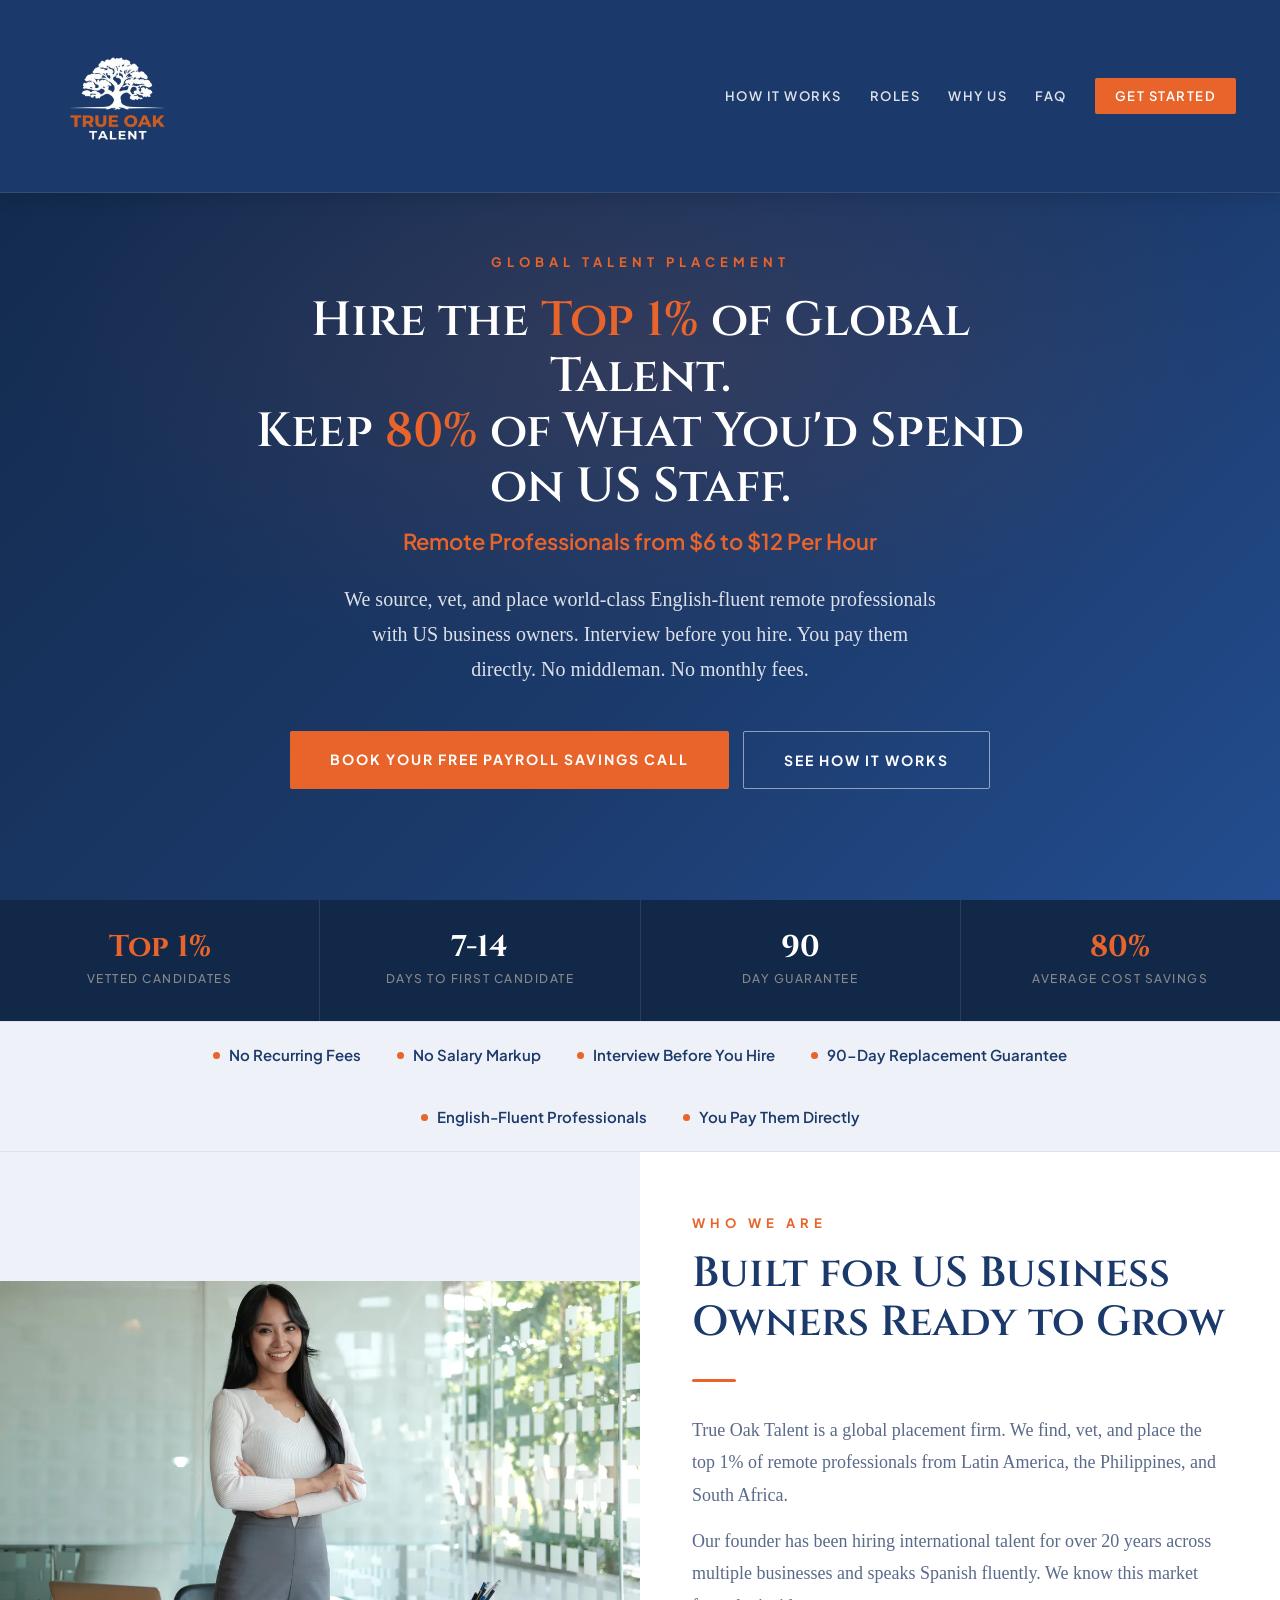
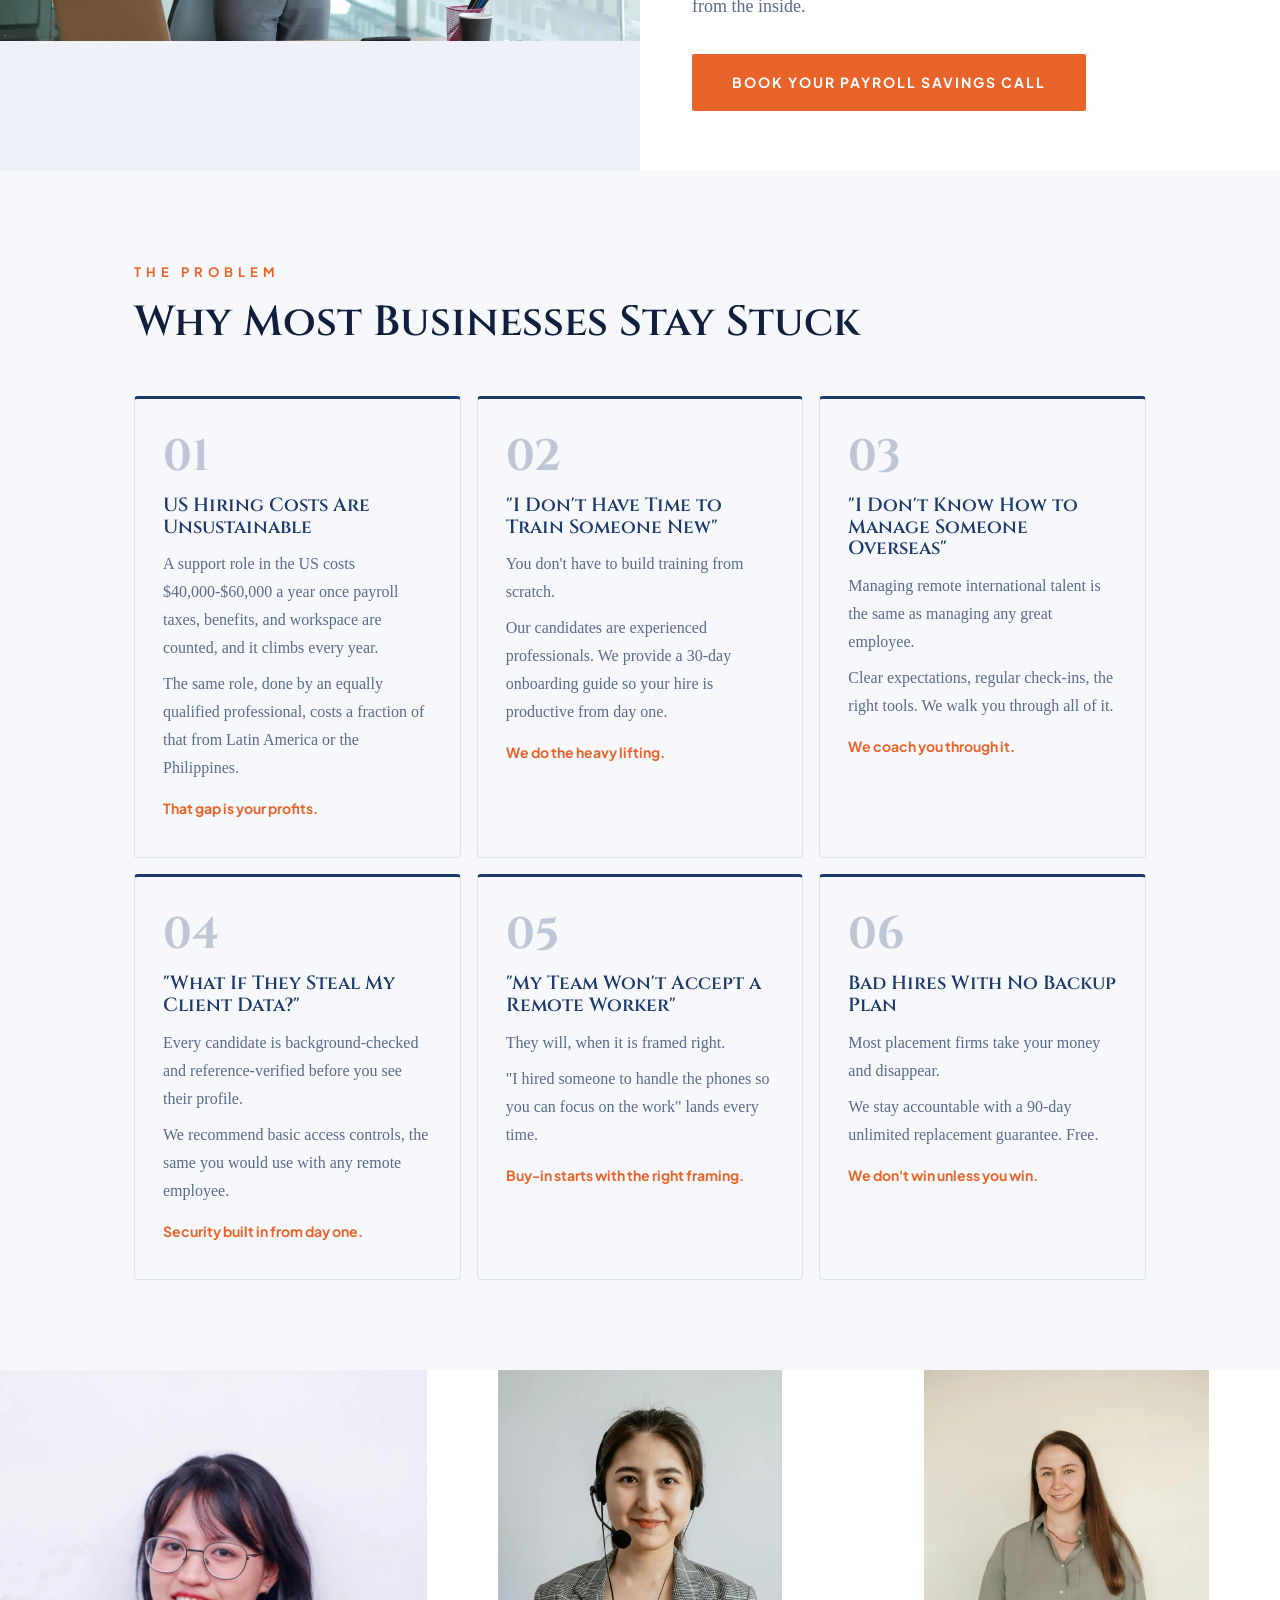
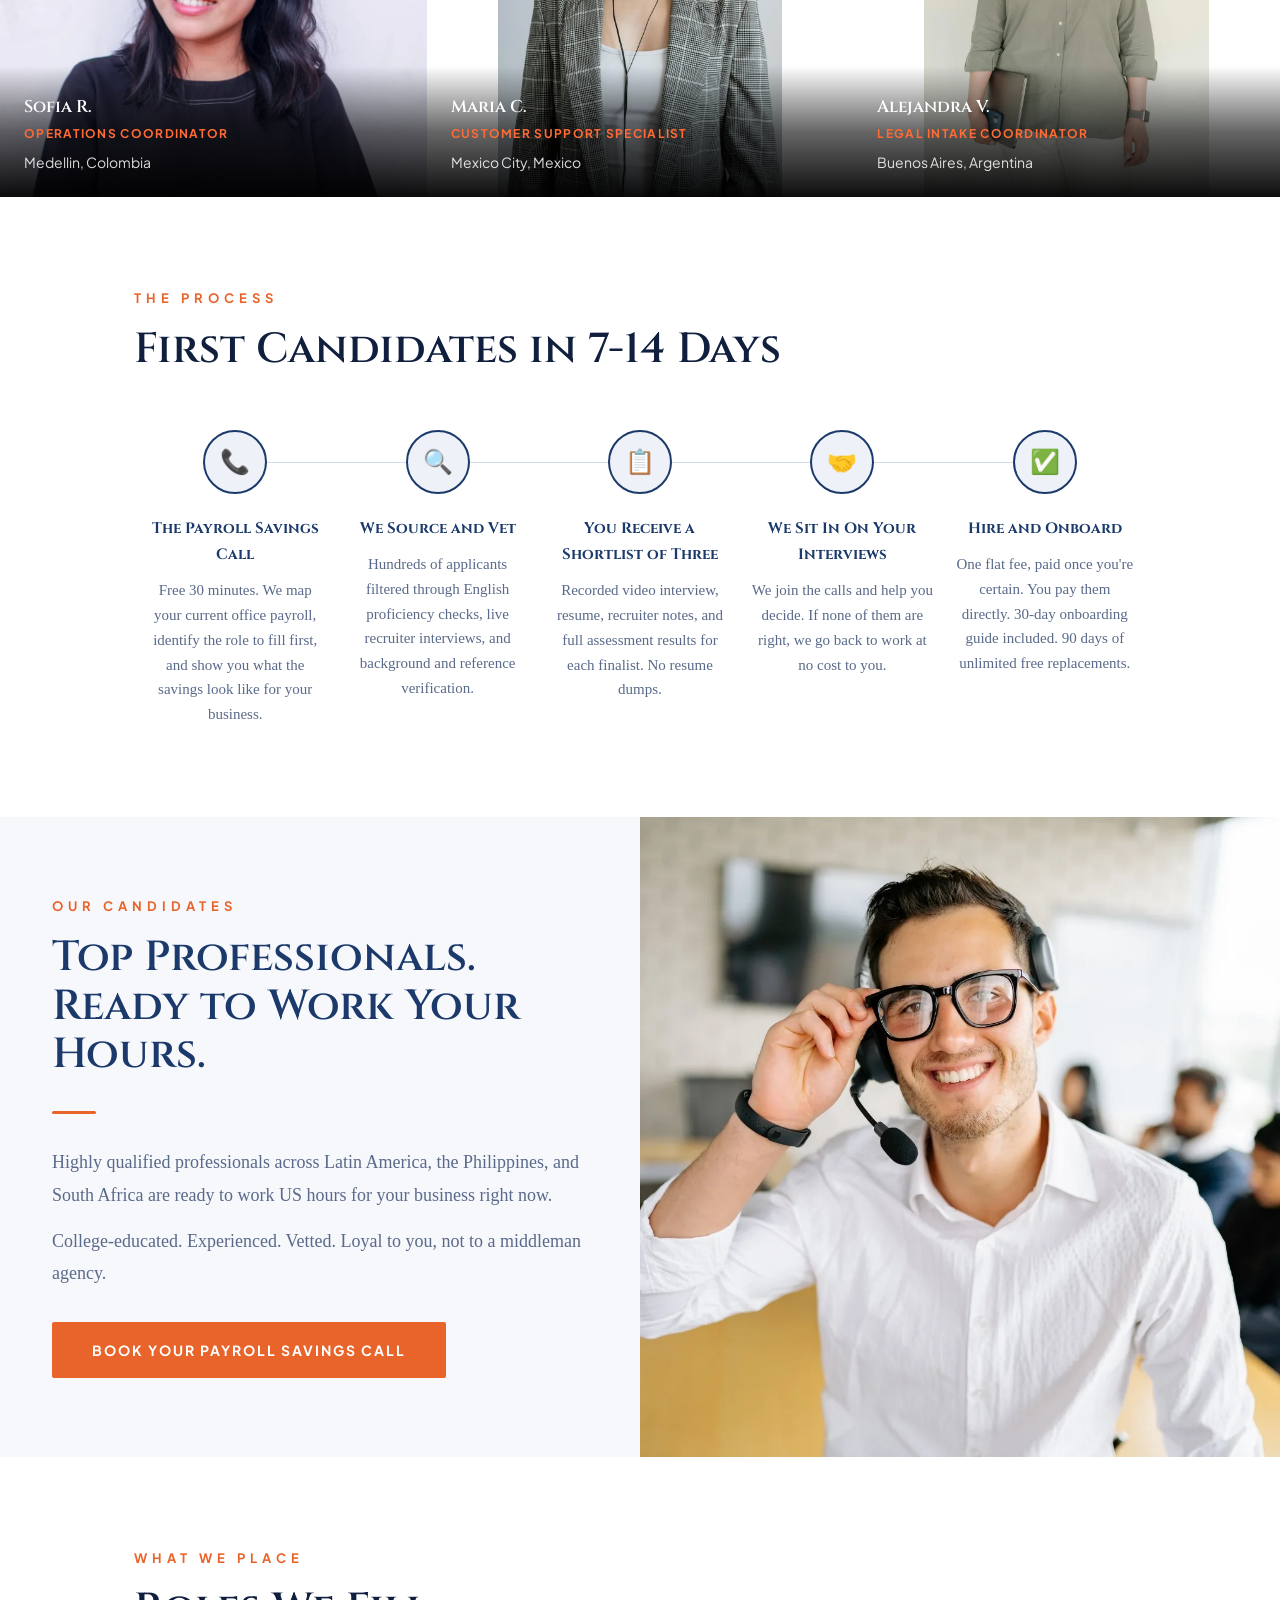
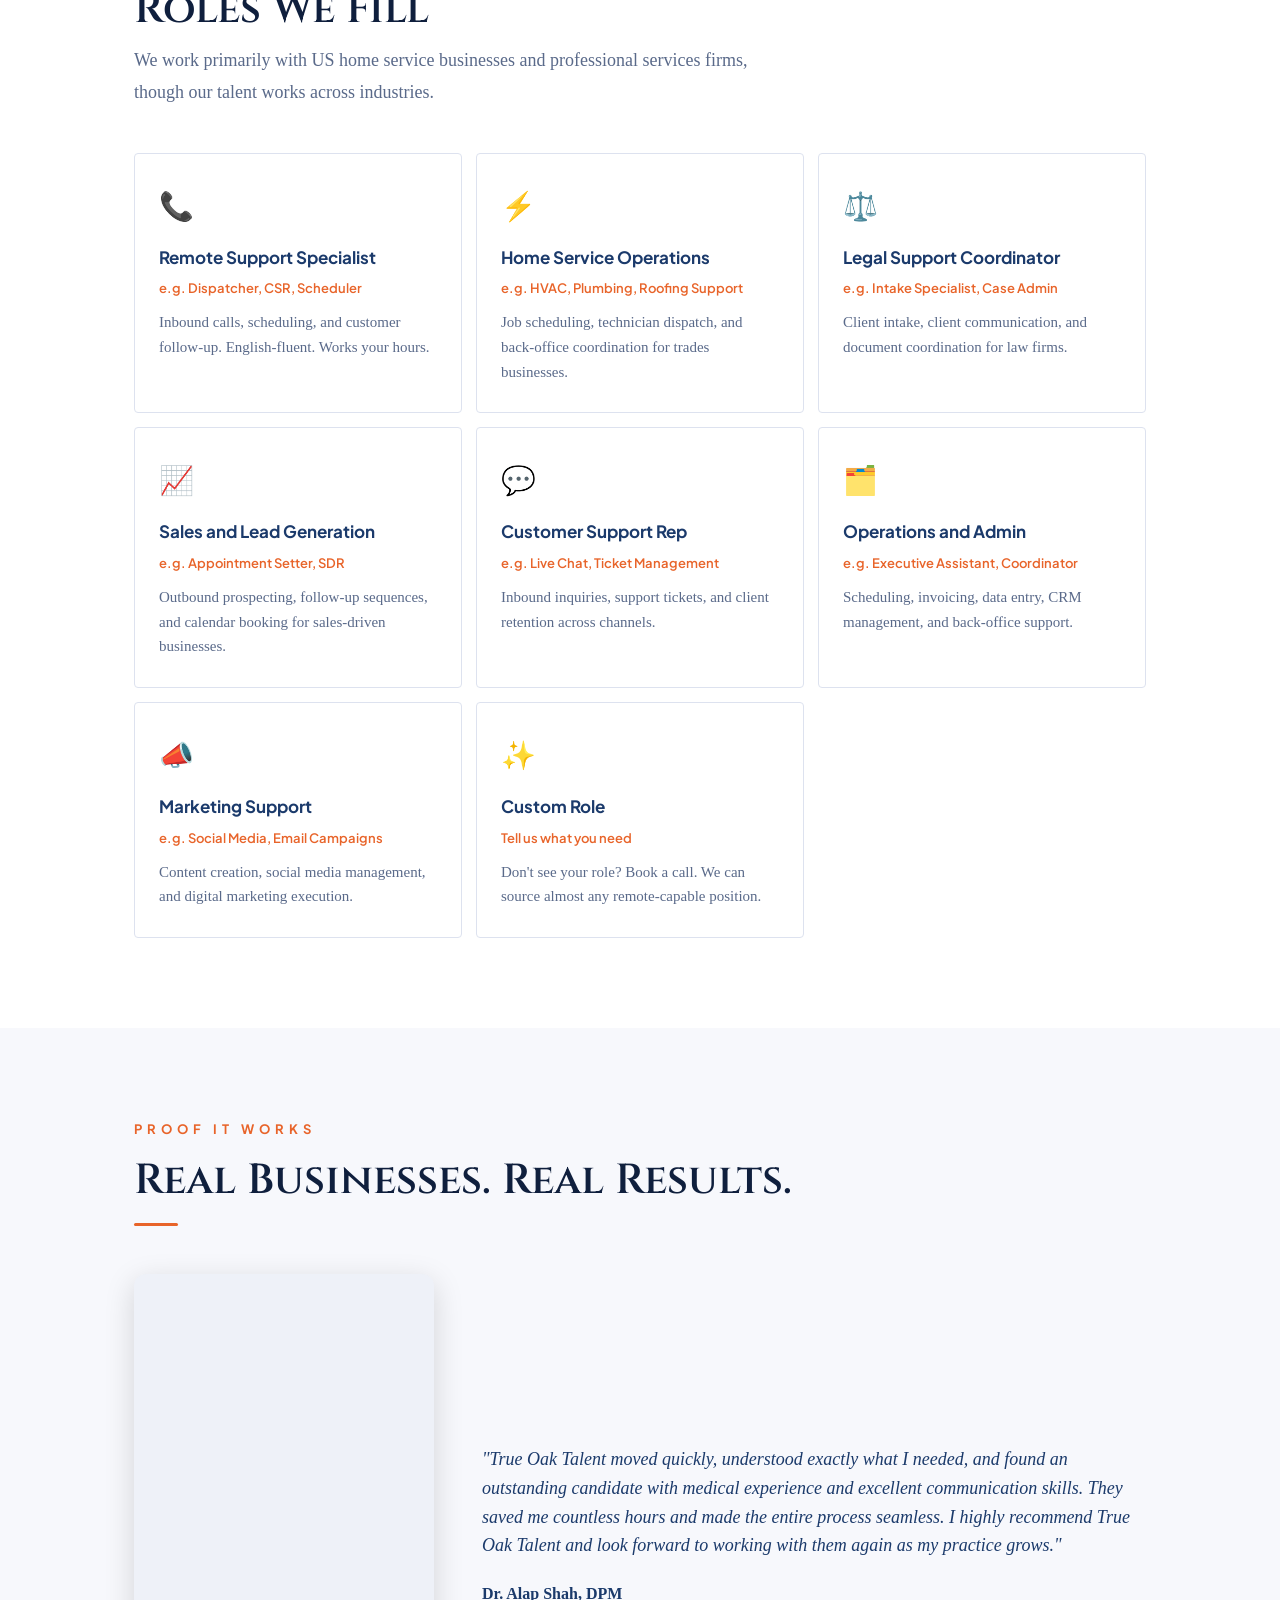
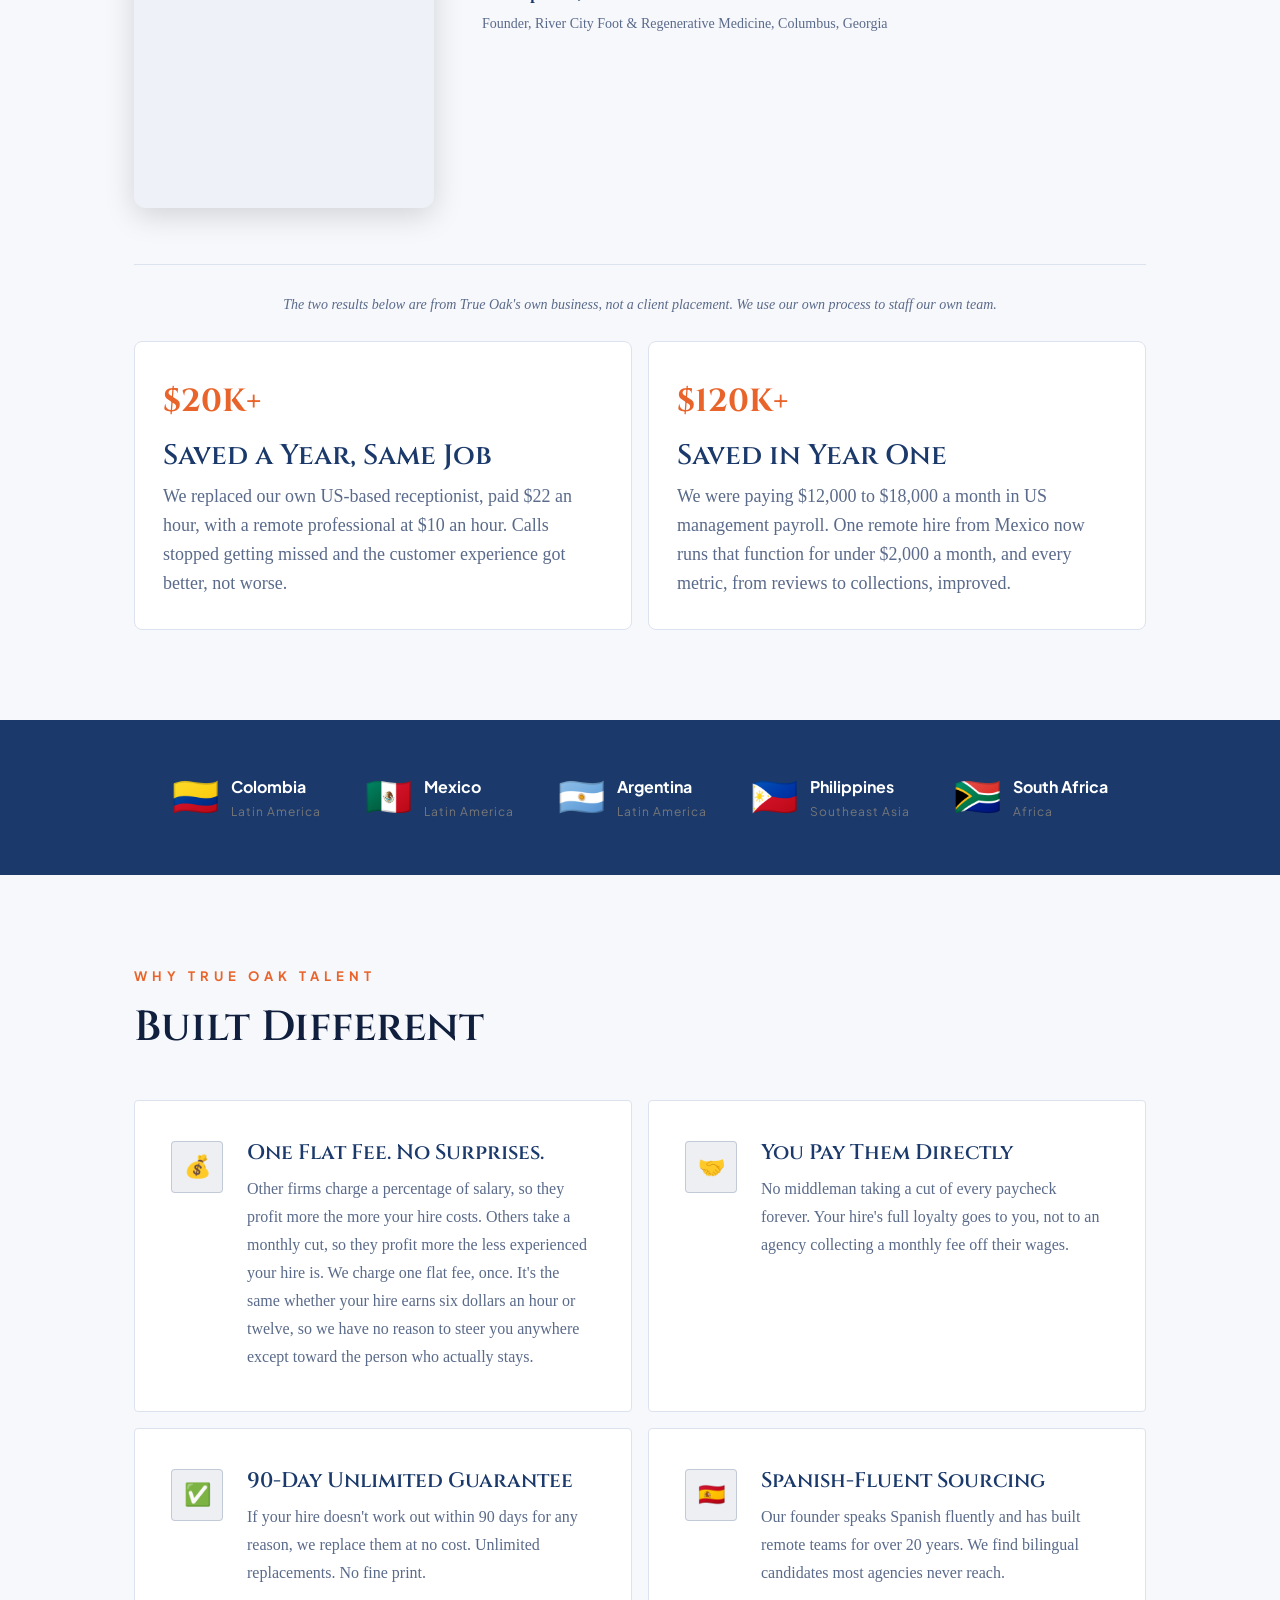
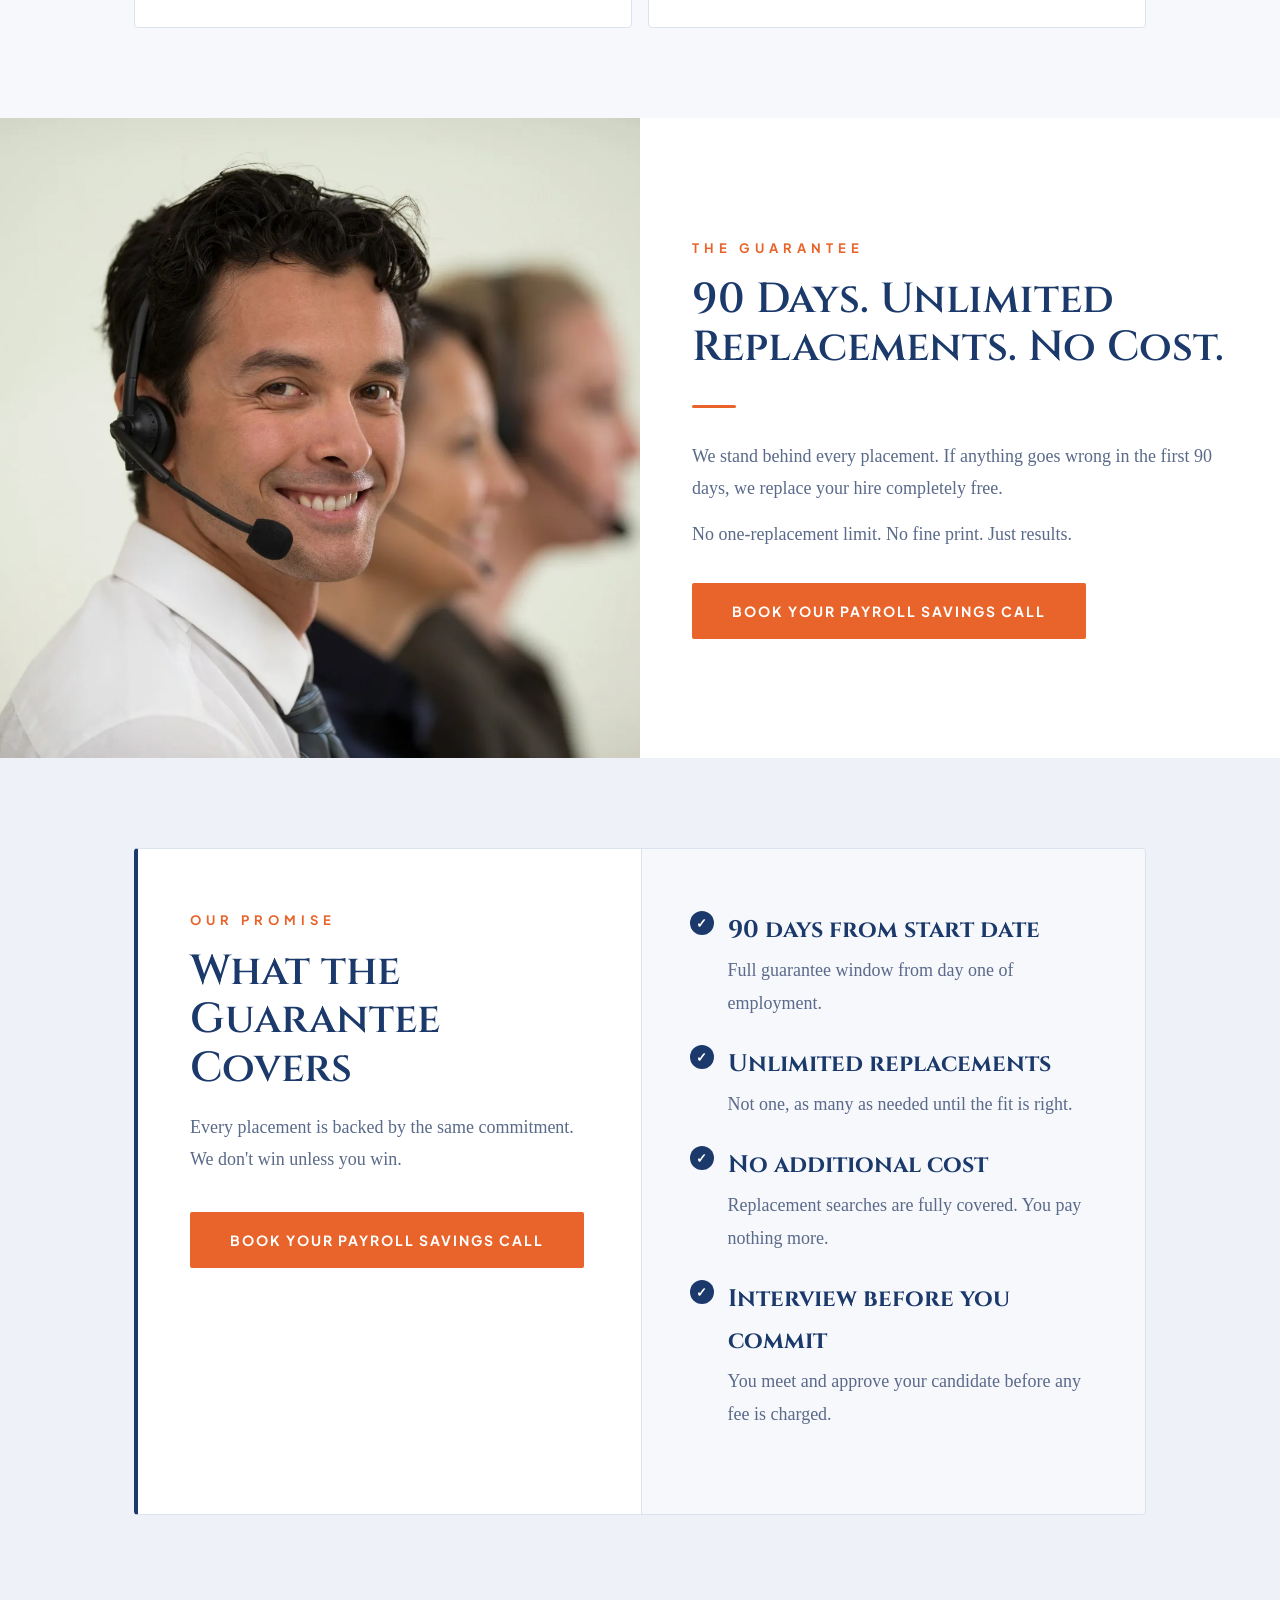
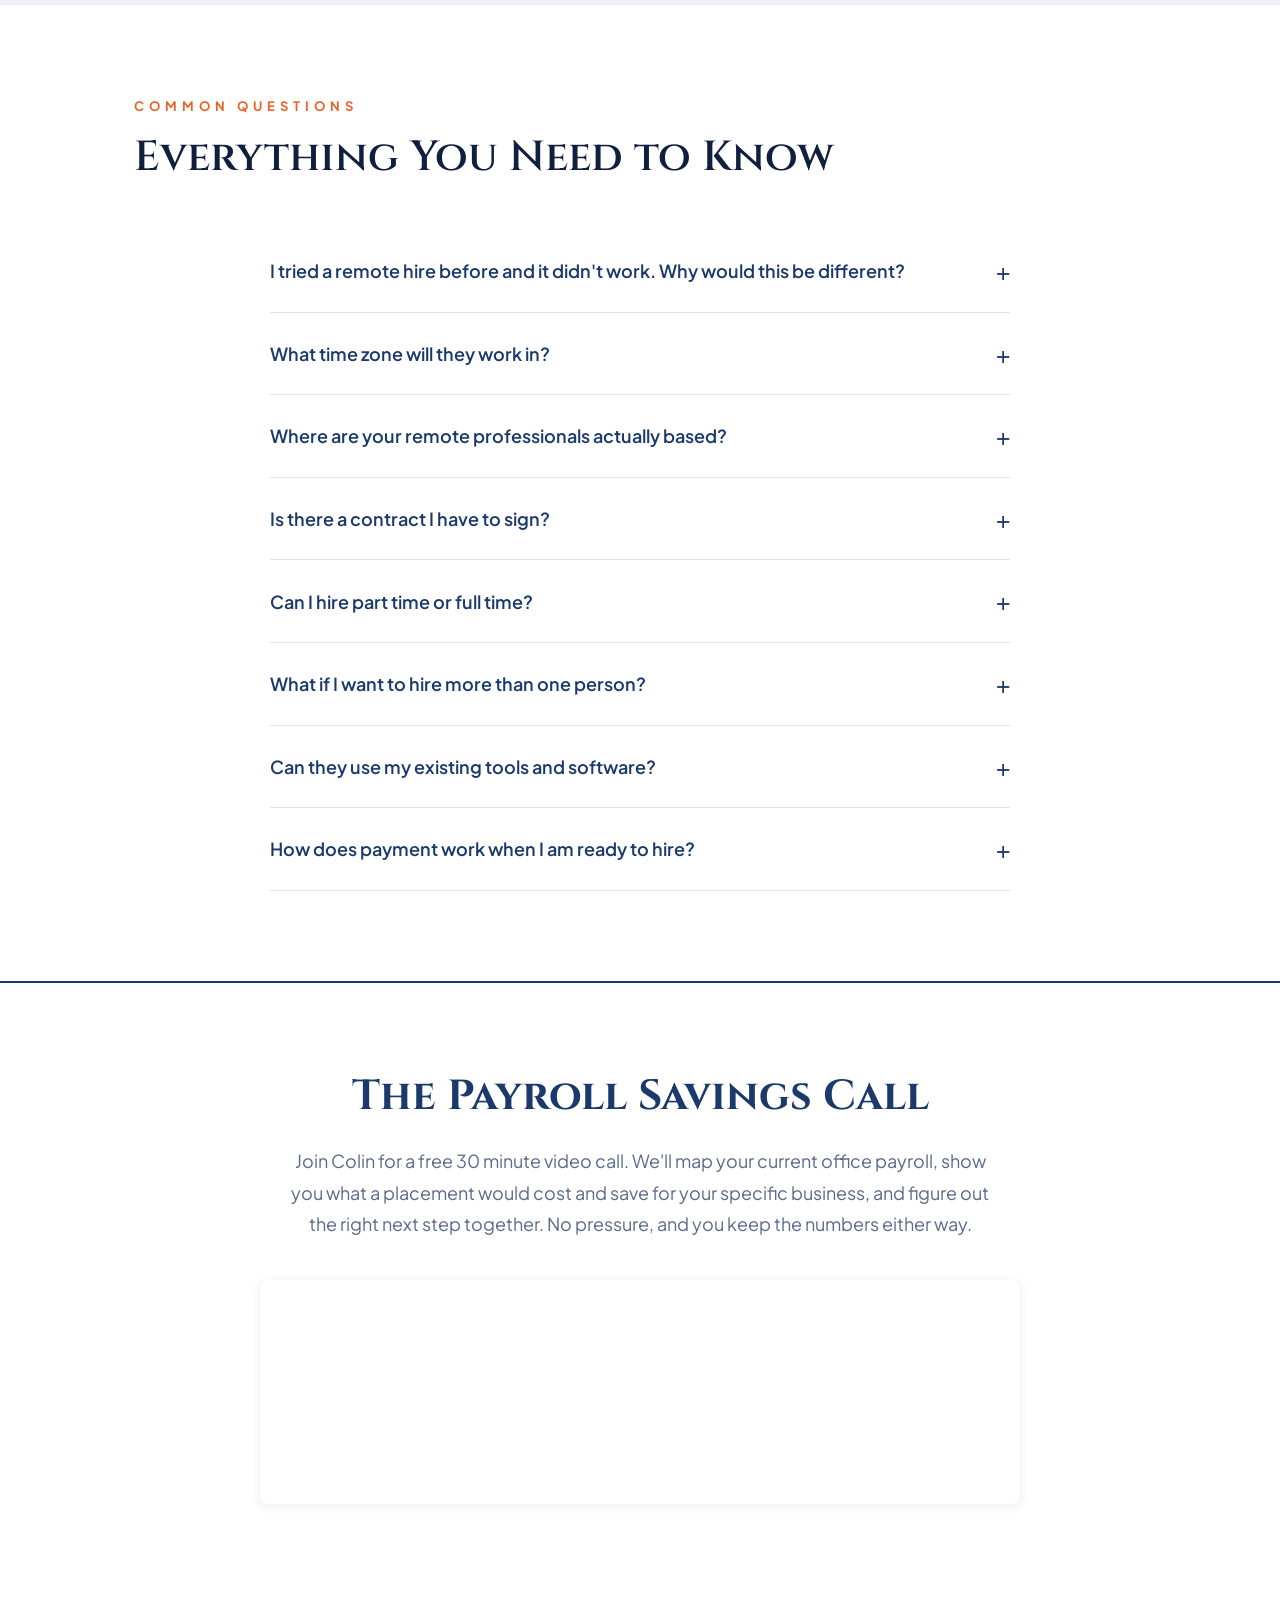
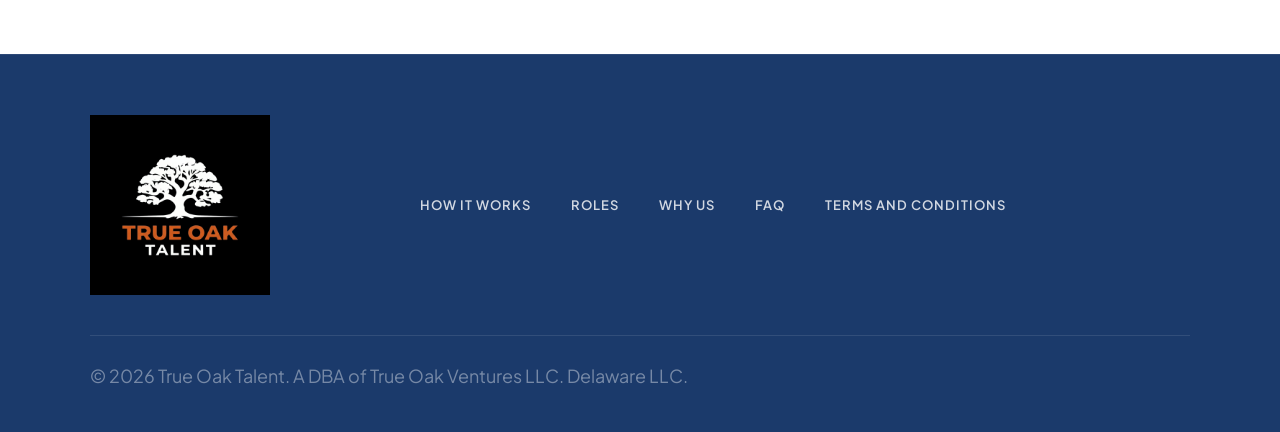
==== index.html @ 4d225bb8 "Restore broad site (June 9 base) with 90-day guarantee, profits wording, current chat widget and boo" ====
<!DOCTYPE html>
<html lang="en">
<head>
  <meta charset="UTF-8">
  <meta name="viewport" content="width=device-width, initial-scale=1.0">
  <meta name="description" content="Hire world-class remote talent from Latin America, the Philippines, and South Africa. Interview before you hire. 90-day unlimited replacement guarantee. One flat fee, paid once.">
  <meta name="keywords" content="remote hiring, remote staff, global talent, Latin America, Philippines, South Africa">
  <meta name="robots" content="index, follow, max-snippet:-1, max-image-preview:large, max-video-preview:-1">
  <meta name="language" content="English">
  <meta name="revisit-after" content="7 days">
  <meta name="author" content="True Oak Talent">
  
  <!-- Open Graph Tags -->
  <meta property="og:type" content="website">
  <meta property="og:title" content="True Oak Talent - World-Class Remote Staff">
  <meta property="og:description" content="Hire world-class remote talent from Latin America, the Philippines, and South Africa. Interview before you hire. 90-day guarantee.">
  <meta property="og:url" content="https://trueoaktalent.com">
  <meta property="og:image" content="https://res.cloudinary.com/drj0xsltf/image/upload/v1728906195/TOT_Logo_White_FINAL_frvjrq.svg">
  <meta property="og:site_name" content="True Oak Talent">
  
  <!-- Twitter Card Tags -->
  <meta name="twitter:card" content="summary_large_image">
  <meta name="twitter:title" content="True Oak Talent - World-Class Remote Staff">
  <meta name="twitter:description" content="Hire world-class remote talent from Latin America, the Philippines, and South Africa. Interview before you hire. 90-day guarantee.">
  
  <!-- Canonical Tag -->
  <link rel="canonical" href="https://trueoaktalent.com/">
  <link rel="preconnect" href="https://fonts.googleapis.com">
  <link rel="stylesheet" href="css/styles.css">
  
  <title>True Oak Talent - World-Class Remote Talent for US Businesses</title>
  
  <!-- Schema Markup for Organization -->
  <script type="application/ld+json">
  {
    "@context": "https://schema.org",
    "@type": "Organization",
    "name": "True Oak Talent",
    "url": "https://trueoaktalent.com",
    "logo": "https://res.cloudinary.com/drj0xsltf/image/upload/v1728906195/TOT_Logo_White_FINAL_frvjrq.svg",
    "description": "Global placement firm connecting world-class remote talent from Latin America, the Philippines, and South Africa with US businesses.",
    "areaServed": ["US", "Latin America", "Philippines", "South Africa"],
    "sameAs": []
  }
  </script>

  <!-- Schema Markup for Service -->
  <script type="application/ld+json">
  {
    "@context": "https://schema.org",
    "@type": "Service",
    "name": "Remote Talent Placement",
    "provider": {
      "@type": "Organization",
      "name": "True Oak Talent"
    },
    "description": "Global talent placement service with a 90-day unlimited replacement guarantee",
    "areaServed": ["US"],
    "priceRange": "$$"
  }
  </script>

  <!-- Schema Markup for FAQPage -->
  <script type="application/ld+json">
  {
    "@context": "https://schema.org",
    "@type": "FAQPage",
    "mainEntity": [
      {
        "@type": "Question",
        "name": "Why choose True Oak Talent?",
        "acceptedAnswer": {
          "@type": "Answer",
          "text": "True Oak Talent provides vetted remote talent from Latin America, the Philippines, and South Africa with an interview-before-hiring guarantee and a 90-day unlimited replacement guarantee."
        }
      },
      {
        "@type": "Question",
        "name": "What roles does True Oak Talent fill?",
        "acceptedAnswer": {
          "@type": "Answer",
          "text": "We place remote support specialists, customer service representatives, operations and admin staff, bookkeepers, and other remote business support roles."
        }
      }
    ]
  }
  </script>

  <!-- Sitemap and Robots.txt references -->
  <link rel="sitemap" type="application/xml" href="https://trueoaktalent.com/sitemap.xml">
  
  <link rel="preconnect" href="https://fonts.googleapis.com">
  <link rel="preconnect" href="https://fonts.gstatic.com" crossorigin>
  <link href="https://fonts.googleapis.com/css2?family=Cinzel:wght@700&family=Plus+Jakarta+Sans:wght@400;500;600;700&display=swap" rel="stylesheet" media="print" onload="this.media='all'">
  
  <link rel="icon" type="image/png" sizes="32x32" href="images/favicon.png">
</head>
<body>

<!-- NAV -->
<nav>
  <a href="index.html" class="nav-logo">
    <img src="images/nav-logo.webp" width="120" height="120" alt="True Oak Talent" style="height:120px;width:auto;object-fit:contain;display:block;margin-top:5px;">
  </a>
  <ul class="nav-links">
    <li><a href="#how-it-works">How It Works</a></li>
    <li><a href="#roles">Roles</a></li>
    <li><a href="#why-us">Why Us</a></li>
    <li><a href="#faq">FAQ</a></li>
    <li><a href="#contact-form" class="nav-cta">Get Started</a></li>
  </ul>
  <button class="nav-hamburger" aria-label="Open menu"><span></span><span></span><span></span></button>
</nav>

<!-- HERO -->
<section class="hero">
  <div class="hero-content">
    <span class="hero-eyebrow fade-up">Global Talent Placement</span>
    <h1 class="fade-up d1">Hire the <em>Top 1%</em> of Global Talent.<br>Keep <em>80%</em> of What You'd Spend on US Staff.</h1>
    <p class="hero-rate fade-up d2">Remote Professionals from $6 to $12 Per Hour</p>
    <p class="hero-sub fade-up d3">We source, vet, and place world-class English-fluent remote professionals with US business owners. Interview before you hire. You pay them directly. No middleman. No monthly fees.</p>
    <div class="hero-actions fade-up d4">
      <a href="#contact-form" class="btn btn-primary">Book Your Free Payroll Savings Call</a>
      <a href="#how-it-works" class="btn btn-outline-white">See How It Works</a>
    </div>
  </div>
</section>

<!-- PROOF STRIP -->
<div class="proof-strip">
  <div class="proof-item"><span class="proof-val"><em>Top 1%</em></span><span class="proof-label">Vetted Candidates</span></div>
  <div class="proof-item"><span class="proof-val">7-14</span><span class="proof-label">Days to First Candidate</span></div>
  <div class="proof-item"><span class="proof-val">90</span><span class="proof-label">Day Guarantee</span></div>
  <div class="proof-item"><span class="proof-val"><em>80%</em></span><span class="proof-label">Average Cost Savings</span></div>
</div>

<!-- VALUE BAR -->
<div class="value-bar">
  <div class="value-bar-inner">
    <div class="vb-item"><div class="vb-dot"></div>No Recurring Fees</div>
    <div class="vb-item"><div class="vb-dot"></div>No Salary Markup</div>
    <div class="vb-item"><div class="vb-dot"></div>Interview Before You Hire</div>
    <div class="vb-item"><div class="vb-dot"></div>90-Day Replacement Guarantee</div>
    <div class="vb-item"><div class="vb-dot"></div>English-Fluent Professionals</div>
    <div class="vb-item"><div class="vb-dot"></div>You Pay Them Directly</div>
  </div>
</div>

<!-- SPLIT 1 -->
<div class="split-row">
  <div class="split-photo"><img src="images/photo-who-we-are.webp" alt="Professional woman" loading="lazy"></div>
  <div class="split-content" style="background:var(--white);">
    <span class="section-label reveal">Who We Are</span>
    <h2 class="reveal">Built for US Business Owners Ready to Grow</h2>
    <div class="accent-line reveal"></div>
    <p class="reveal">True Oak Talent is a global placement firm. We find, vet, and place the top 1% of remote professionals from Latin America, the Philippines, and South Africa.</p>
    <p class="reveal">Our founder has been hiring international talent for over 20 years across multiple businesses and speaks Spanish fluently. We know this market from the inside.</p>
    <div style="margin-top:32px;" class="reveal"><a href="#contact-form" class="btn btn-primary">Book Your Payroll Savings Call</a></div>
  </div>
</div>

<!-- PROBLEM -->
<section style="background:var(--bg-soft);" id="problem">
  <div class="container">
    <span class="section-label reveal">The Problem</span>
    <h2 class="reveal">Why Most Businesses Stay Stuck</h2>
    <div class="problem-grid">
      <div class="problem-card reveal"><div class="problem-num">01</div><h3>US Hiring Costs Are Unsustainable</h3><p>A support role in the US costs $40,000-$60,000 a year once payroll taxes, benefits, and workspace are counted, and it climbs every year.</p><p>The same role, done by an equally qualified professional, costs a fraction of that from Latin America or the Philippines.</p><div class="problem-tagline">That gap is your profits.</div></div>
      <div class="problem-card reveal"><div class="problem-num">02</div><h3>"I Don't Have Time to Train Someone New"</h3><p>You don't have to build training from scratch.</p><p>Our candidates are experienced professionals. We provide a 30-day onboarding guide so your hire is productive from day one.</p><div class="problem-tagline">We do the heavy lifting.</div></div>
      <div class="problem-card reveal"><div class="problem-num">03</div><h3>"I Don't Know How to Manage Someone Overseas"</h3><p>Managing remote international talent is the same as managing any great employee.</p><p>Clear expectations, regular check-ins, the right tools. We walk you through all of it.</p><div class="problem-tagline">We coach you through it.</div></div>
      <div class="problem-card reveal"><div class="problem-num">04</div><h3>"What If They Steal My Client Data?"</h3><p>Every candidate is background-checked and reference-verified before you see their profile.</p><p>We recommend basic access controls, the same you would use with any remote employee.</p><div class="problem-tagline">Security built in from day one.</div></div>
      <div class="problem-card reveal"><div class="problem-num">05</div><h3>"My Team Won't Accept a Remote Worker"</h3><p>They will, when it is framed right.</p><p>"I hired someone to handle the phones so you can focus on the work" lands every time.</p><div class="problem-tagline">Buy-in starts with the right framing.</div></div>
      <div class="problem-card reveal"><div class="problem-num">06</div><h3>Bad Hires With No Backup Plan</h3><p>Most placement firms take your money and disappear.</p><p>We stay accountable with a 90-day unlimited replacement guarantee. Free.</p><div class="problem-tagline">We don't win unless you win.</div></div>
    </div>
  </div>
</section>

<!-- CANDIDATE STRIP -->
<div class="candidate-strip">
  <div class="candidate-card"><img src="images/candidate-sofia.webp" alt="Sofia" loading="lazy"><div class="candidate-overlay"><div class="candidate-name">Sofia R.</div><div class="candidate-role">Operations Coordinator</div><div class="candidate-location">Medellin, Colombia</div></div></div>
  <div class="candidate-card"><img src="images/candidate-maria.webp" alt="Maria" loading="lazy"><div class="candidate-overlay"><div class="candidate-name">Maria C.</div><div class="candidate-role">Customer Support Specialist</div><div class="candidate-location">Mexico City, Mexico</div></div></div>
  <div class="candidate-card"><img src="images/candidate-alejandra.webp" alt="Alejandra" loading="lazy"><div class="candidate-overlay"><div class="candidate-name">Alejandra V.</div><div class="candidate-role">Legal Intake Coordinator</div><div class="candidate-location">Buenos Aires, Argentina</div></div></div>
</div>

<!-- HOW IT WORKS -->
<section style="background:var(--bg);" id="how-it-works">
  <div class="container">
    <span class="section-label reveal">The Process</span>
    <h2 class="reveal">First Candidates in 7-14 Days</h2>
    <div class="steps-grid">
      <div class="step reveal"><div class="step-circle">📞</div><h4>The Payroll Savings Call</h4><p>Free 30 minutes. We map your current office payroll, identify the role to fill first, and show you what the savings look like for your business.</p></div>
      <div class="step reveal"><div class="step-circle">🔍</div><h4>We Source and Vet</h4><p>Hundreds of applicants filtered through English proficiency checks, live recruiter interviews, and background and reference verification.</p></div>
      <div class="step reveal"><div class="step-circle">📋</div><h4>You Receive a Shortlist of Three</h4><p>Recorded video interview, resume, recruiter notes, and full assessment results for each finalist. No resume dumps.</p></div>
      <div class="step reveal"><div class="step-circle">🤝</div><h4>We Sit In On Your Interviews</h4><p>We join the calls and help you decide. If none of them are right, we go back to work at no cost to you.</p></div>
      <div class="step reveal"><div class="step-circle">✅</div><h4>Hire and Onboard</h4><p>One flat fee, paid once you're certain. You pay them directly. 30-day onboarding guide included. 90 days of unlimited free replacements.</p></div>
    </div>
  </div>
</section>

<!-- SPLIT 2 -->
<div class="split-row">
  <div class="split-content" style="background:var(--bg-soft);">
    <span class="section-label reveal">Our Candidates</span>
    <h2 class="reveal">Top Professionals. Ready to Work Your Hours.</h2>
    <div class="accent-line reveal"></div>
    <p class="reveal">Highly qualified professionals across Latin America, the Philippines, and South Africa are ready to work US hours for your business right now.</p>
    <p class="reveal">College-educated. Experienced. Vetted. Loyal to you, not to a middleman agency.</p>
    <div style="margin-top:32px;" class="reveal"><a href="#contact-form" class="btn btn-primary">Book Your Payroll Savings Call</a></div>
  </div>
  <div class="split-photo"><img src="images/photo-headset.webp" alt="Professional with headset" loading="lazy"></div>
</div>

<!-- ROLES -->
<section style="background:var(--bg);" id="roles">
  <div class="container">
    <span class="section-label reveal">What We Place</span>
    <h2 class="reveal">Roles We Fill</h2>
    <p class="reveal" style="color:var(--gray);max-width:620px;margin-top:10px;font-size:18px;">We work primarily with US home service businesses and professional services firms, though our talent works across industries.</p>
    <div class="roles-grid">
      <div class="role-card reveal"><span class="role-icon">📞</span><div class="role-title">Remote Support Specialist</div><div class="role-example">e.g. Dispatcher, CSR, Scheduler</div><p class="role-desc">Inbound calls, scheduling, and customer follow-up. English-fluent. Works your hours.</p></div>
      <div class="role-card reveal"><span class="role-icon">⚡</span><div class="role-title">Home Service Operations</div><div class="role-example">e.g. HVAC, Plumbing, Roofing Support</div><p class="role-desc">Job scheduling, technician dispatch, and back-office coordination for trades businesses.</p></div>
      <div class="role-card reveal"><span class="role-icon">⚖️</span><div class="role-title">Legal Support Coordinator</div><div class="role-example">e.g. Intake Specialist, Case Admin</div><p class="role-desc">Client intake, client communication, and document coordination for law firms.</p></div>
      <div class="role-card reveal"><span class="role-icon">📈</span><div class="role-title">Sales and Lead Generation</div><div class="role-example">e.g. Appointment Setter, SDR</div><p class="role-desc">Outbound prospecting, follow-up sequences, and calendar booking for sales-driven businesses.</p></div>
      <div class="role-card reveal"><span class="role-icon">💬</span><div class="role-title">Customer Support Rep</div><div class="role-example">e.g. Live Chat, Ticket Management</div><p class="role-desc">Inbound inquiries, support tickets, and client retention across channels.</p></div>
      <div class="role-card reveal"><span class="role-icon">🗂️</span><div class="role-title">Operations and Admin</div><div class="role-example">e.g. Executive Assistant, Coordinator</div><p class="role-desc">Scheduling, invoicing, data entry, CRM management, and back-office support.</p></div>
      <div class="role-card reveal"><span class="role-icon">📣</span><div class="role-title">Marketing Support</div><div class="role-example">e.g. Social Media, Email Campaigns</div><p class="role-desc">Content creation, social media management, and digital marketing execution.</p></div>
      <div class="role-card reveal"><span class="role-icon">✨</span><div class="role-title">Custom Role</div><div class="role-example">Tell us what you need</div><p class="role-desc">Don't see your role? Book a call. We can source almost any remote-capable position.</p></div>
    </div>
  </div>
</section>

<!-- CLIENT RESULTS -->
<section id="results" style="background:var(--bg-soft);">
  <div class="container">
    <span class="section-label reveal">Proof It Works</span>
    <h2 class="reveal">Real Businesses. Real Results.</h2>
    <div class="accent-line reveal"></div>

    <div class="testimonial-wrap reveal">
      <div class="video-frame">
        <iframe src="https://www.youtube.com/embed/1CiVV4dtcCA" title="Dr. Alap Shah testimonial for True Oak Talent" allow="accelerometer; autoplay; clipboard-write; encrypted-media; gyroscope; picture-in-picture; web-share" allowfullscreen loading="lazy"></iframe>
      </div>
      <div class="testimonial-quote">
        <p class="quote-text">"True Oak Talent moved quickly, understood exactly what I needed, and found an outstanding candidate with medical experience and excellent communication skills. They saved me countless hours and made the entire process seamless. I highly recommend True Oak Talent and look forward to working with them again as my practice grows."</p>
        <div class="quote-attr"><strong>Dr. Alap Shah, DPM</strong><span>Founder, River City Foot &amp; Regenerative Medicine, Columbus, Georgia</span></div>
      </div>
    </div>

    <div class="proof-note reveal">The two results below are from True Oak's own business, not a client placement. We use our own process to staff our own team.</div>

    <div class="proof-grid">
      <div class="proof-card reveal">
        <div class="proof-card-num">$20K+</div>
        <h3>Saved a Year, Same Job</h3>
        <p>We replaced our own US-based receptionist, paid $22 an hour, with a remote professional at $10 an hour. Calls stopped getting missed and the customer experience got better, not worse.</p>
      </div>
      <div class="proof-card reveal">
        <div class="proof-card-num">$120K+</div>
        <h3>Saved in Year One</h3>
        <p>We were paying $12,000 to $18,000 a month in US management payroll. One remote hire from Mexico now runs that function for under $2,000 a month, and every metric, from reviews to collections, improved.</p>
      </div>
    </div>
  </div>
</section>

<!-- GEOGRAPHY -->
<div class="geo-section">
  <div class="geo-inner">
    <div class="geo-item"><span class="geo-flag">🇨🇴</span><div class="geo-text"><span class="geo-country">Colombia</span><span class="geo-region">Latin America</span></div></div>
    <div class="geo-item"><span class="geo-flag">🇲🇽</span><div class="geo-text"><span class="geo-country">Mexico</span><span class="geo-region">Latin America</span></div></div>
    <div class="geo-item"><span class="geo-flag">🇦🇷</span><div class="geo-text"><span class="geo-country">Argentina</span><span class="geo-region">Latin America</span></div></div>
    <div class="geo-item"><span class="geo-flag">🇵🇭</span><div class="geo-text"><span class="geo-country">Philippines</span><span class="geo-region">Southeast Asia</span></div></div>
    <div class="geo-item"><span class="geo-flag">🇿🇦</span><div class="geo-text"><span class="geo-country">South Africa</span><span class="geo-region">Africa</span></div></div>
  </div>
</div>

<!-- WHY US -->
<section id="why-us" style="background:var(--bg-soft);">
  <div class="container">
    <span class="section-label reveal">Why True Oak Talent</span>
    <h2 class="reveal">Built Different</h2>
    <div class="why-grid">
      <div class="why-item reveal"><div class="why-icon-wrap">💰</div><div class="why-body"><h3>One Flat Fee. No Surprises.</h3><p>Other firms charge a percentage of salary, so they profit more the more your hire costs. Others take a monthly cut, so they profit more the less experienced your hire is. We charge one flat fee, once. It's the same whether your hire earns six dollars an hour or twelve, so we have no reason to steer you anywhere except toward the person who actually stays.</p></div></div>
      <div class="why-item reveal"><div class="why-icon-wrap">🤝</div><div class="why-body"><h3>You Pay Them Directly</h3><p>No middleman taking a cut of every paycheck forever. Your hire's full loyalty goes to you, not to an agency collecting a monthly fee off their wages.</p></div></div>
      <div class="why-item reveal"><div class="why-icon-wrap">✅</div><div class="why-body"><h3>90-Day Unlimited Guarantee</h3><p>If your hire doesn't work out within 90 days for any reason, we replace them at no cost. Unlimited replacements. No fine print.</p></div></div>
      <div class="why-item reveal"><div class="why-icon-wrap">🇪🇸</div><div class="why-body"><h3>Spanish-Fluent Sourcing</h3><p>Our founder speaks Spanish fluently and has built remote teams for over 20 years. We find bilingual candidates most agencies never reach.</p></div></div>
    </div>
  </div>
</section>

<!-- SPLIT 3 -->
<div class="split-row">
  <div class="split-photo"><img src="images/photo-team.webp" alt="Professional team" loading="lazy"></div>
  <div class="split-content" style="background:var(--white);">
    <span class="section-label reveal">The Guarantee</span>
    <h2 class="reveal">90 Days. Unlimited Replacements. No Cost.</h2>
    <div class="accent-line reveal"></div>
    <p class="reveal">We stand behind every placement. If anything goes wrong in the first 90 days, we replace your hire completely free.</p>
    <p class="reveal">No one-replacement limit. No fine print. Just results.</p>
    <div style="margin-top:32px;" class="reveal"><a href="#contact-form" class="btn btn-primary">Book Your Payroll Savings Call</a></div>
  </div>
</div>

<!-- GUARANTEE DETAIL -->
<section style="background:var(--bg-card);">
  <div class="container">
    <div class="guarantee-wrap reveal">
      <div class="guarantee-left">
        <span class="section-label">Our Promise</span>
        <h2>What the Guarantee Covers</h2>
        <p>Every placement is backed by the same commitment. We don't win unless you win.</p>
        <a href="#contact-form" class="btn btn-primary">Book Your Payroll Savings Call</a>
      </div>
      <div class="guarantee-right">
        <div class="g-item"><div class="g-check">✓</div><div><h4>90 days from start date</h4><p>Full guarantee window from day one of employment.</p></div></div>
        <div class="g-item"><div class="g-check">✓</div><div><h4>Unlimited replacements</h4><p>Not one, as many as needed until the fit is right.</p></div></div>
        <div class="g-item"><div class="g-check">✓</div><div><h4>No additional cost</h4><p>Replacement searches are fully covered. You pay nothing more.</p></div></div>
        <div class="g-item"><div class="g-check">✓</div><div><h4>Interview before you commit</h4><p>You meet and approve your candidate before any fee is charged.</p></div></div>
      </div>
    </div>
  </div>
</section>

<!-- FAQ -->
<section id="faq" style="background:var(--bg);">
  <div class="container">
    <span class="section-label reveal">Common Questions</span>
    <h2 class="reveal">Everything You Need to Know</h2>
    <div class="faq-list">
      <div class="faq-item"><button class="faq-q">I tried a remote hire before and it didn't work. Why would this be different? <span class="faq-q-icon">+</span></button><div class="faq-a">Most remote hires fail from weak vetting and no accountability, not from the country they're in. We do multi-stage screening, including English proficiency checks, live recruiter interviews, and background and reference verification. If it still doesn't work, we replace them free within 90 days.</div></div>
      <div class="faq-item"><button class="faq-q">What time zone will they work in? <span class="faq-q-icon">+</span></button><div class="faq-a">All candidates work US business hours across all time zones. Whether you're EST, CST, MST, or PST, we match your schedule from day one.</div></div>
      <div class="faq-item"><button class="faq-q">Where are your remote professionals actually based? <span class="faq-q-icon">+</span></button><div class="faq-a">Most of our placements for phone-facing roles come from Latin America. The time zones line up with your work day, and in a lot of markets a bilingual professional on the phone wins business your office currently can't serve. We also source from the Philippines and South Africa depending on the role.</div></div>
      <div class="faq-item"><button class="faq-q">Is there a contract I have to sign? <span class="faq-q-icon">+</span></button><div class="faq-a">Yes, a simple straightforward service agreement covering the placement fee, guarantee terms, and non-circumvention. No long-term commitments.</div></div>
      <div class="faq-item"><button class="faq-q">Can I hire part time or full time? <span class="faq-q-icon">+</span></button><div class="faq-a">Both. We place candidates in part time and full time roles depending on your needs and budget. We will discuss the right structure on your Payroll Savings Call.</div></div>
      <div class="faq-item"><button class="faq-q">What if I want to hire more than one person? <span class="faq-q-icon">+</span></button><div class="faq-a">Many of our clients hire multiple people over time. We also offer a loyalty discount on your second and subsequent hires. Ask us about it on your call.</div></div>
      <div class="faq-item"><button class="faq-q">Can they use my existing tools and software? <span class="faq-q-icon">+</span></button><div class="faq-a">Yes. Our candidates are experienced with HubSpot, ServiceTitan, Jobber, Clio, Google Workspace, Slack, Zoom, and more. We match candidates to your specific tech stack.</div></div>
      <div class="faq-item"><button class="faq-q">How does payment work when I am ready to hire? <span class="faq-q-icon">+</span></button><div class="faq-a">A refundable deposit kicks off your search and is credited toward the final fee. The balance is due when you select your candidate. You pay the candidate directly each month via Wise, PayPal, or your preferred method.</div></div>
    </div>
  </div>
</section>
<!-- BOOK A CALL SECTION (inline GHL calendar). BORIS NOTE: the funnel form step goes in the marked spot below, see the handoff doc. -->
<section id="contact-form" class="form-section" style="background: var(--white); padding: 90px 44px;">
  <div class="container" style="max-width: 1100px; margin: 0 auto;">
    <div style="text-align: center; margin-bottom: 40px;">
      <h2 style="font-family: 'Cinzel', serif; font-weight: 700; color: #1B3A6B; margin-bottom: 24px; font-size: clamp(24px, 4vw, 42px);">The Payroll Savings Call</h2>
      <p style="font-family: 'Plus Jakarta Sans', sans-serif; color: var(--gray); font-size: clamp(14px, 1.8vw, 18px); max-width: 700px; margin: 0 auto; line-height: 1.75;">Join Colin for a free 30 minute video call. We'll map your current office payroll, show you what a placement would cost and save for your specific business, and figure out the right next step together. No pressure, and you keep the numbers either way.</p>
    </div>
    <div style="max-width: 760px; margin: 0 auto; background: var(--white); border-radius: 8px; padding: 32px 24px; box-shadow: 0 2px 12px rgba(0,0,0,0.08);">
      <!-- BORIS: FUNNEL FORM GOES HERE (qualification form that runs before the calendar). Not wired yet. -->
      <div id="booking-calendar" style="width: 100%;">
        <iframe src="https://api.leadconnectorhq.com/widget/booking/NKIg7LXyZ149CfSM5J7n" style="width: 100%;border:none;overflow: hidden;" scrolling="no" id="NKIg7LXyZ149CfSM5J7n_1779064890360"></iframe>
      </div>
    </div>
  </div>
</section>
<!-- FOOTER -->
<footer>
  <div class="footer-container">
    <div class="footer-wrapper">
      <div class="footer-left">
        <img src="true-oak-talent-logo.png" alt="True Oak Talent Logo" class="footer-logo-img">
      </div>
      
      <div class="footer-right">
        <ul class="footer-links">
          <li><a href="#how-it-works">HOW IT WORKS</a></li>
          <li><a href="#roles">ROLES</a></li>
          <li><a href="#why-us">WHY US</a></li>
          <li><a href="#faq">FAQ</a></li>
          <li><a href="/terms">TERMS AND CONDITIONS</a></li>
        </ul>
      </div>
    </div>
    
    <div class="footer-bottom">
      <p>&copy; 2026 True Oak Talent. A DBA of True Oak Ventures LLC. Delaware LLC.</p>
    </div>
  </div>
</footer>





<script defer src="js/main.js"></script>


<!-- Lead Connector Chat Widget - Deferred -->
<script defer src="https://widgets.leadconnectorhq.com/loader.js" 
  data-resources-url="https://widgets.leadconnectorhq.com/chat-widget/loader.js" 
  data-widget-id="6a139bbeb47a945bd734c150">
</script>

<!-- GHL Form Embed Script - Deferred -->
<script defer src="https://link.msgsndr.com/js/form_embed.js"></script>

</body>
</html>
---- css/styles.css ----
html { scroll-padding-top: 120px; }

    /* HERO - white with orange accent */
    .hero {
      min-height: 100vh;
      display: flex; flex-direction: column; align-items: center; justify-content: center;
      text-align: center; padding: 140px 44px 80px;
      position: relative; overflow: hidden;
      background: linear-gradient(135deg, var(--navy-dark) 0%, var(--navy) 60%, var(--navy-mid) 100%);
    }
    .hero::before {
      content: ''; position: absolute; inset: 0;
      background: radial-gradient(ellipse 70% 50% at 50% 40%, rgba(232,100,42,0.12) 0%, transparent 70%);
      pointer-events: none;
    }
    .hero-content { max-width: 820px; position: relative; z-index: 1; }
    .hero-eyebrow { font-family: 'Plus Jakarta Sans', sans-serif; font-size: 13px; font-weight: 700; letter-spacing: 5px; text-transform: uppercase; color: var(--orange); margin-bottom: 20px; display: block; }
    .hero h1 { color: var(--white); margin-bottom: 8px; }
    .hero h1 em { color: var(--orange); font-style: normal; }
    .hero-rate { font-family: 'Plus Jakarta Sans', sans-serif; font-size: 22px; font-weight: 600; color: var(--orange); margin-bottom: 20px; }
    .hero-sub { font-size: 20px; color: rgba(255,255,255,0.85); max-width: 600px; margin: 0 auto 44px; line-height: 1.75; }
    .hero-actions { display: flex; gap: 14px; justify-content: center; flex-wrap: wrap; }

    /* PROOF STRIP */
    .proof-strip { display: flex; background: var(--navy-dark); overflow-x: auto; }
    .proof-item { flex: 1; min-width: 140px; display: flex; flex-direction: column; align-items: center; gap: 6px; padding: 32px 16px; border-right: 1px solid rgba(255,255,255,0.1); }
    .proof-item:last-child { border-right: none; }
    .proof-val { font-family: 'Cinzel', serif; font-size: 30px; font-weight: 700; color: var(--white); line-height: 1; }
    .proof-val em { color: var(--orange); font-style: normal; }
    .proof-label { font-family: 'Plus Jakarta Sans', sans-serif; font-size: 12px; font-weight: 500; letter-spacing: 1.5px; text-transform: uppercase; color: #888; text-align: center; }

    /* VALUE BAR */
    .value-bar { background: var(--bg-card); padding: 20px 44px; border-bottom: 1px solid var(--border); border-top: 1px solid var(--border); overflow-x: auto; }
    .value-bar-inner { display: flex; justify-content: center; gap: 36px; flex-wrap: wrap; max-width: 1100px; margin: 0 auto; }
    .vb-item { display: flex; align-items: center; gap: 9px; font-family: 'Plus Jakarta Sans', sans-serif; font-size: 15px; font-weight: 600; color: var(--navy); white-space: nowrap; }
    .vb-dot { width: 7px; height: 7px; border-radius: 50%; background: var(--orange); flex-shrink: 0; }

    /* SPLIT ROWS */
    .split-row { display: grid; grid-template-columns: 1fr 1fr; }
    .split-photo { background: var(--bg-card); display: flex; align-items: center; justify-content: center; width: 100%; }
    .split-photo img { width: 100%; height: auto; object-fit: contain; display: block; margin: 0 auto; }
    .split-content { padding: 60px 52px; display: flex; flex-direction: column; justify-content: center; }
    .split-content h2 { margin-bottom: 14px; color: var(--navy); }
    .split-content p { color: var(--gray); font-size: 18px; }
    .split-content p + p { margin-top: 14px; }

    /* PROBLEM */
    .problem-grid { display: grid; grid-template-columns: repeat(3, 1fr); gap: 16px; margin-top: 48px; }
    .problem-card { background: var(--bg-soft); padding: 36px 28px; border-radius: 4px; border: 1px solid var(--border); border-top: 3px solid var(--navy); }
    .problem-num { font-family: 'Cinzel', serif; font-size: 44px; font-weight: 700; color: var(--navy); opacity: 0.25; line-height: 1; margin-bottom: 16px; }
    .problem-card h3 { font-size: 19px; color: var(--navy); margin-bottom: 12px; }
    .problem-card p { color: var(--gray); font-size: 16px; line-height: 1.75; }
    .problem-card p + p { margin-top: 8px; }
    .problem-tagline { font-family: 'Plus Jakarta Sans', sans-serif; font-size: 14px; font-weight: 700; color: var(--orange); margin-top: 14px; }

    /* CANDIDATE STRIP */
    .candidate-strip { display: grid; grid-template-columns: repeat(3, 1fr); gap: 2px; background: var(--bg-card); }
    .candidate-card { position: relative; background: var(--bg-card); aspect-ratio: 3/4; display: flex; align-items: center; justify-content: center; overflow: hidden; }
    .candidate-card img { width: 100%; height: auto; object-fit: contain; display: block; margin: auto; }
    .candidate-overlay { position: absolute; bottom: 0; left: 0; right: 0; background: linear-gradient(to top, rgba(10,10,10,0.92) 0%, rgba(10,10,10,0.4) 60%, transparent 100%); padding: 36px 20px 20px; }
    .candidate-name { font-family: 'Cinzel', serif; font-size: 17px; color: var(--white); margin-bottom: 4px; }
    .candidate-role { font-family: 'Plus Jakarta Sans', sans-serif; font-size: 12px; font-weight: 600; letter-spacing: 1.5px; text-transform: uppercase; color: var(--orange); }
    .candidate-location { font-family: 'Plus Jakarta Sans', sans-serif; font-size: 12px; color: #aaa; margin-top: 3px; }

    /* HOW IT WORKS */
    .steps-grid { display: grid; grid-template-columns: repeat(5, 1fr); gap: 0; margin-top: 56px; position: relative; }
    .steps-grid::before { content: ''; position: absolute; top: 32px; left: 10%; right: 10%; height: 1px; background: var(--navy-light); opacity: 0.2; z-index: 0; }
    .step { display: flex; flex-direction: column; align-items: center; text-align: center; padding: 0 10px; position: relative; z-index: 1; }
    .step-circle { width: 64px; height: 64px; border-radius: 50%; background: var(--bg-card); border: 2px solid var(--navy); display: flex; align-items: center; justify-content: center; font-size: 24px; margin-bottom: 22px; }
    .step h4 { font-family: 'Plus Jakarta Sans', sans-serif; font-size: 15px; font-weight: 700; color: var(--navy); margin-bottom: 10px; }
    .step p { color: var(--gray); font-size: 15px; line-height: 1.65; }

    /* ROLES */
    .roles-grid { display: grid; grid-template-columns: repeat(3, 1fr); gap: 14px; margin-top: 44px; }
    .role-card { background: var(--white); border: 1px solid var(--border); padding: 28px 24px; border-radius: 4px; transition: border-color 0.3s, transform 0.3s, box-shadow 0.3s; }
    .role-card:hover { border-color: var(--navy); transform: translateY(-3px); box-shadow: 0 8px 24px rgba(27,58,107,0.12); }
    .role-icon { font-size: 28px; margin-bottom: 12px; display: block; }
    .role-title { font-family: 'Plus Jakarta Sans', sans-serif; font-size: 17px; font-weight: 700; color: var(--navy); margin-bottom: 5px; }
    .role-example { font-family: 'Plus Jakarta Sans', sans-serif; font-size: 13px; color: var(--orange); font-weight: 600; margin-bottom: 10px; }
    .role-desc { font-size: 15px; color: var(--gray); line-height: 1.65; }

    /* GEOGRAPHY */
    .geo-section { background: var(--navy); padding: 44px; overflow-x: auto; }
    .geo-inner { display: flex; justify-content: center; gap: 44px; flex-wrap: wrap; max-width: 1100px; margin: 0 auto; }
    .geo-item { display: flex; align-items: center; gap: 12px; }
    .geo-flag { font-size: 38px; }
    .geo-text { display: flex; flex-direction: column; }
    .geo-country { font-family: 'Plus Jakarta Sans', sans-serif; font-size: 16px; font-weight: 700; color: var(--white); }
    .geo-region { font-family: 'Plus Jakarta Sans', sans-serif; font-size: 12px; color: #777; letter-spacing: 1px; }

    /* WHY US */
    .why-grid { display: grid; grid-template-columns: repeat(2, 1fr); gap: 16px; margin-top: 48px; }
    .why-item { background: var(--white); border: 1px solid var(--border); padding: 40px 36px; display: flex; gap: 24px; align-items: flex-start; border-radius: 4px; transition: box-shadow 0.3s, border-color 0.3s; }
    .why-item:hover { box-shadow: 0 8px 32px rgba(27,58,107,0.12); border-color: var(--navy); }
    .why-icon-wrap { width: 52px; height: 52px; border-radius: 4px; background: rgba(27,58,107,0.08); border: 1px solid rgba(27,58,107,0.2); display: flex; align-items: center; justify-content: center; flex-shrink: 0; font-size: 22px; }
    .why-body h3 { font-size: 21px; color: var(--navy); margin-bottom: 10px; }
    .why-body p { color: var(--gray); font-size: 16px; line-height: 1.75; }

    /* GUARANTEE */
    .guarantee-wrap { display: grid; grid-template-columns: 1fr 1fr; border: 1px solid var(--border); border-left: 4px solid var(--navy); border-radius: 4px; overflow: hidden; }
    .guarantee-left { padding: 60px 52px; border-right: 1px solid var(--border); background: var(--white); }
    .guarantee-left h2 { margin-bottom: 18px; color: var(--navy); }
    .guarantee-left p { color: var(--gray); font-size: 18px; margin-bottom: 36px; }
    .guarantee-right { padding: 60px 48px; background: var(--bg-soft); }
    .g-item { display: flex; gap: 14px; align-items: flex-start; margin-bottom: 24px; }
    .g-check { width: 24px; height: 24px; border-radius: 50%; background: var(--navy); display: flex; align-items: center; justify-content: center; flex-shrink: 0; margin-top: 2px; font-size: 13px; color: white; font-family: 'Plus Jakarta Sans', sans-serif; font-weight: 700; }
    .g-item h4 { font-family: 'Plus Jakarta Sans', sans-serif; font-size: 17px; font-weight: 700; color: var(--navy); margin-bottom: 3px; }
    .g-item p { font-size: 16px; color: var(--gray); margin: 0; }

    /* FAQ */
    .faq-list { max-width: 740px; margin: 48px auto 0; }
    .faq-item { border-bottom: 1px solid var(--border); }
    .faq-q { width: 100%; background: none; border: none; color: var(--navy); font-family: 'Plus Jakarta Sans', sans-serif; font-size: 18px; font-weight: 600; text-align: left; padding: 24px 0; cursor: pointer; display: flex; justify-content: space-between; align-items: center; gap: 16px; line-height: 1.4; }
    .faq-q-icon { font-size: 24px; color: var(--navy); flex-shrink: 0; transition: transform 0.3s; font-weight: 300; }
    .faq-item.open .faq-q-icon { transform: rotate(45deg); }
    .faq-a { display: none; padding: 0 0 24px; color: var(--gray); font-size: 17px; line-height: 1.8; }
    .faq-item.open .faq-a { display: block; }

    /* FORM */
    .form-section { background: var(--bg-card); padding: 90px 0; border-top: 2px solid var(--navy); }
    .form-wrap { max-width: 640px; margin: 0 auto; text-align: center; }
    .form-wrap h2 { margin-bottom: 12px; color: var(--navy); }
    .form-sub { color: var(--gray); font-size: 18px; margin-bottom: 40px; }
    .prequal-form { display: flex; flex-direction: column; gap: 14px; text-align: left; }
    .form-row { display: grid; grid-template-columns: 1fr 1fr; gap: 14px; }
    .form-group { display: flex; flex-direction: column; gap: 6px; }
    .form-group label { font-family: 'Plus Jakarta Sans', sans-serif; font-size: 12px; font-weight: 700; letter-spacing: 2px; text-transform: uppercase; color: var(--gray-dark); }
    .form-group input, .form-group select { background: var(--white); border: 1.5px solid var(--border); color: var(--dark); font-family: 'Plus Jakarta Sans', sans-serif; font-size: 17px; padding: 14px 18px; border-radius: 2px; outline: none; transition: border-color 0.2s; width: 100%; appearance: none; -webkit-appearance: none; }
    .form-group input:focus, .form-group select:focus { border-color: var(--navy); box-shadow: 0 0 0 3px rgba(27,58,107,0.1); }
    .form-group input::placeholder { color: #bbb; }
    .select-wrap { position: relative; }
    .select-wrap::after { content: '▾'; position: absolute; right: 16px; top: 50%; transform: translateY(-50%); color: var(--orange); pointer-events: none; font-size: 14px; }
    .consent-wrap { display: flex; gap: 12px; align-items: flex-start; margin-top: 4px; }
    .consent-wrap input[type="checkbox"] { width: 18px; height: 18px; min-width: 18px; accent-color: var(--orange); margin-top: 3px; cursor: pointer; }
    .consent-label { font-family: 'Plus Jakarta Sans', sans-serif; font-size: 13px; color: var(--gray-light); line-height: 1.6; }
    .consent-label a { color: var(--orange); text-decoration: none; }
    .form-submit { margin-top: 8px; width: 100%; padding: 18px; font-size: 15px; }
    .form-note { font-family: 'Plus Jakarta Sans', sans-serif; font-size: 14px; color: var(--gray-light); text-align: center; margin-top: 10px; }

    /* RESPONSIVE */
    @media (max-width: 960px) {
      .split-row { grid-template-columns: 1fr; }
      .split-photo { width: 100%; }
      .split-content { padding: 44px 28px; }
      .problem-grid { grid-template-columns: 1fr; gap: 12px; }
      .steps-grid { grid-template-columns: 1fr 1fr; gap: 24px; }
      .steps-grid::before { display: none; }
      .roles-grid { grid-template-columns: 1fr 1fr; }
      .why-grid { grid-template-columns: 1fr; }
      .guarantee-wrap { grid-template-columns: 1fr; }
      .guarantee-left { border-right: none; border-bottom: 1px solid var(--border); padding: 40px 28px; }
      .guarantee-right { padding: 40px 28px; }
      .candidate-strip { grid-template-columns: repeat(3, 1fr); }
      .form-row { grid-template-columns: 1fr; }
    }
    @media (max-width: 600px) {
      .hero { padding: 100px 24px 60px; }
      .proof-strip { flex-wrap: wrap; }
      .proof-item { flex: 1 1 45%; }
      .candidate-strip { grid-template-columns: 1fr; }
      .roles-grid { grid-template-columns: 1fr; }
      .steps-grid { grid-template-columns: 1fr; }
      .geo-inner { gap: 20px; }
    }
  

/* TRUE OAK TALENT - OPTION A: NAVY + ORANGE */

/* FORCE CINZEL ON ALL HEADINGS */
h1, h1 *, 
h2, h2 *, 
h3, h3 *, 
h4, h4 *, 
h5, h5 *, 
h6, h6 * {
  font-family: 'Cinzel', serif !important;
}

.hero h1,
.hero h1 *,
section h2,
.split-content h2,
.container h2,
.problem-card h3,
.why-body h3 {
  font-family: 'Cinzel', serif !important;
}

/* FLUID TYPOGRAPHY - Responsive font scaling */
h1 {
  font-size: clamp(28px, 5vw, 48px) !important;
}

h2 {
  font-size: clamp(24px, 4vw, 42px) !important;
}

h3 {
  font-size: clamp(20px, 3vw, 28px) !important;
}

h4 {
  font-size: clamp(18px, 2.5vw, 24px) !important;
}

p {
  font-size: clamp(14px, 1.8vw, 18px) !important;
}

.hero-sub {
  font-size: clamp(16px, 2vw, 20px) !important;
}

.section-label {
  font-size: clamp(10px, 1.5vw, 13px) !important;
}

.hero-eyebrow {
  font-size: clamp(11px, 1.5vw, 13px) !important;
}

.hero-rate {
  font-size: clamp(18px, 2.5vw, 22px) !important;
}

.proof-val {
  font-size: clamp(24px, 3vw, 30px) !important;
}

.proof-label {
  font-size: clamp(10px, 1.5vw, 12px) !important;
}

.vb-item {
  font-size: clamp(12px, 1.8vw, 15px) !important;
}

.problem-card h3 {
  font-size: clamp(16px, 2.5vw, 19px) !important;
}

.problem-card p {
  font-size: clamp(13px, 1.8vw, 16px) !important;
}

.candidate-name {
  font-size: clamp(14px, 2vw, 17px) !important;
}

.candidate-role {
  font-size: clamp(10px, 1.5vw, 12px) !important;
}

.step h4 {
  font-size: clamp(14px, 2vw, 15px) !important;
}

.step p {
  font-size: clamp(13px, 1.8vw, 15px) !important;
}

.role-title {
  font-size: clamp(15px, 2vw, 17px) !important;
}

.role-desc {
  font-size: clamp(13px, 1.8vw, 15px) !important;
}

.why-body h3 {
  font-size: clamp(18px, 2.5vw, 21px) !important;
}

.why-body p {
  font-size: clamp(14px, 1.8vw, 16px) !important;
}

.faq-q {
  font-size: clamp(16px, 2.5vw, 18px) !important;
}

.faq-a {
  font-size: clamp(14px, 1.8vw, 17px) !important;
}


:root {
  --navy: #1B3A6B;
  --navy-dark: #122849;
  --navy-mid: #234d8f;
  --navy-light: #2a5298;
  --bg: #ffffff;
  --bg-soft: #f7f8fc;
  --bg-card: #eef1f8;
  --border: #dde2ef;
  --orange: #E8642A;
  --orange-dark: #c4521e;
  --orange-glow: rgba(232,100,42,0.08);
  --white: #ffffff;
  --dark: #0f1f3d;
  --gray: #5a6a8a;
  --gray-light: #7a8aaa;
  --gray-dark: #3a4a6a;
}

*, *::before, *::after { box-sizing: border-box; margin: 0; padding: 0; }
html { scroll-behavior: smooth; }

body {
  background: var(--bg);
  color: var(--dark);
  font-family: 'Lusitana', Georgia, serif;
  font-size: 18px;
  line-height: 1.75;
  -webkit-font-smoothing: antialiased;
}

.container { max-width: 1100px; margin: 0 auto; padding: 0 44px; }

h1, h2, h3 { font-family: 'Cinzel', serif; font-weight: 600; line-height: 1.15; color: var(--dark); }
h1 { font-size: clamp(32px, 4.2vw, 52px); }
h2 { font-size: clamp(26px, 3.2vw, 42px); }
h3 { font-size: clamp(20px, 2vw, 26px); }
p { font-size: 18px; line-height: 1.8; }
p + p { margin-top: 14px; }

.section-label {
  font-family: 'Plus Jakarta Sans', sans-serif;
  font-size: 12px; font-weight: 700;
  letter-spacing: 5px; text-transform: uppercase;
  color: var(--orange); margin-bottom: 16px; display: block;
}

/* NAV - navy background */
nav {
  position: fixed; top: 0; left: 0; right: 0; z-index: 100;
  height: auto; min-height: 100px;
  display: flex; align-items: center; justify-content: space-between;
  padding: 20px 44px;
  overflow: visible;
  background: rgba(27,58,107,0.98);
  backdrop-filter: blur(16px);
  border-bottom: 1px solid rgba(255,255,255,0.1);
  box-shadow: 0 2px 20px rgba(0,0,0,0.15);
}
.nav-logo { text-decoration: none; display: flex; align-items: center; overflow: visible; }
.nav-logo img { height: 144px; width: auto; object-fit: contain; display: block; margin-top: 5px; }
.nav-links { display: flex; align-items: center; gap: 28px; list-style: none; }
.nav-links a {
  color: rgba(255,255,255,0.85); text-decoration: none;
  font-family: 'Plus Jakarta Sans', sans-serif; font-size: 13px; font-weight: 600;
  letter-spacing: 1.5px; text-transform: uppercase; transition: color 0.2s;
}
.nav-links a:hover { color: var(--white); }
.nav-cta {
  background: var(--orange) !important; color: var(--white) !important;
  padding: 10px 20px !important; border-radius: 2px;
}
.nav-cta:hover { background: var(--orange-dark) !important; }
.nav-hamburger { display: none; flex-direction: column; gap: 5px; cursor: pointer; background: none; border: none; padding: 4px; }
.nav-hamburger span { display: block; width: 24px; height: 2px; background: var(--white); border-radius: 1px; }

/* BUTTONS */
.btn {
  display: inline-block; padding: 16px 40px;
  font-family: 'Plus Jakarta Sans', sans-serif; font-size: 14px; font-weight: 700;
  letter-spacing: 2px; text-transform: uppercase;
  text-decoration: none; border-radius: 2px; transition: all 0.25s;
  cursor: pointer; border: none;
}
.btn-primary { background: var(--orange); color: var(--white); }
.btn-primary:hover { background: var(--orange-dark); transform: translateY(-2px); box-shadow: 0 8px 24px rgba(232,100,42,0.3); }
.btn-outline { background: transparent; color: var(--dark); border: 1.5px solid var(--navy-light); }
.btn-outline:hover { border-color: var(--orange); color: var(--orange); }
.btn-outline-white { background: transparent; color: var(--white); border: 1.5px solid rgba(255,255,255,0.5); }
.btn-outline-white:hover { border-color: var(--orange); color: var(--orange); }

section { padding: 90px 0; }

.accent-line { width: 44px; height: 3px; background: var(--orange); margin: 18px 0 32px; border-radius: 2px; }

/* FOOTER - navy */
footer { background: var(--navy-dark); border-top: 1px solid rgba(255,255,255,0.08); padding: 60px 44px 36px; }
.footer-grid { display: grid; grid-template-columns: 1.5fr 1fr 1fr; gap: 52px; margin-bottom: 48px; max-width: 1100px; margin-left: auto; margin-right: auto; }
.footer-logo img { height: 144px; width: auto; object-fit: contain; display: block; }
.footer-heading { font-family: 'Plus Jakarta Sans', sans-serif; font-size: 11px; font-weight: 700; letter-spacing: 3px; text-transform: uppercase; color: var(--white); margin-bottom: 18px; }
.footer-links a { color: rgba(255,255,255,0.5); text-decoration: none; font-size: 17px; transition: color 0.2s; }
.footer-links a:hover { color: var(--orange); }
.footer-bottom { border-top: 1px solid rgba(255,255,255,0.08); padding-top: 24px; display: flex; justify-content: space-between; align-items: center; flex-wrap: wrap; gap: 10px; max-width: 1100px; margin-left: auto; margin-right: auto; }
.footer-copy { color: rgba(255,255,255,0.3); font-family: 'Plus Jakarta Sans', sans-serif; font-size: 13px; }

/* SCROLL REVEAL */
.reveal { opacity: 0; transform: translateY(24px); transition: opacity 0.7s ease, transform 0.7s ease; }
.reveal.visible { opacity: 1; transform: translateY(0); }
@keyframes fadeUp { from { opacity: 0; transform: translateY(20px); } to { opacity: 1; transform: translateY(0); } }
.fade-up { animation: fadeUp 0.7s ease forwards; }
.d1 { animation-delay: 0.1s; opacity: 0; }
.d2 { animation-delay: 0.22s; opacity: 0; }
.d3 { animation-delay: 0.34s; opacity: 0; }
.d4 { animation-delay: 0.46s; opacity: 0; }

/* RESPONSIVE */
@media (max-width: 960px) {
  .container { padding: 0 24px; }
  nav { padding: 0 20px; }
  .nav-links { display: none; }
  .nav-links.active { display: flex; flex-direction: column; position: fixed; top: 140px; left: 0; right: 0; background: var(--navy); border-bottom: 1px solid rgba(255,255,255,0.1); padding: 20px 24px; gap: 18px; z-index: 99; }
  .nav-hamburger { display: flex; }
  section { padding: 64px 0; }
  .footer-grid { grid-template-columns: 1fr; gap: 32px; padding: 0 24px; }
  .footer-bottom { flex-direction: column; text-align: center; padding: 0 24px; }
}


h1, h1 *, h1 em, h1 span, h2, h2 *, h2 em, h2 span, h3, h3 *, h3 em, h3 span, h4, h4 *, h4 em, h4 span, h5, h5 *, h5 em, h5 span, h6, h6 *, h6 em, h6 span {
  font-family: 'Cinzel', serif !important;
}

html { scroll-behavior: smooth; scroll-padding-top: 170px; }
section[id], div[id] { scroll-margin-top: 170px; }

@media (min-width: 1366px) and (max-width: 1440px) {
  html { scroll-padding-top: 170px; }
  section[id], div[id] { scroll-margin-top: 170px; }
}

@media (max-width: 1365px) and (min-width: 769px) {
  html { scroll-padding-top: 170px; }
  section[id], div[id] { scroll-margin-top: 170px; }
}

@media (max-width: 768px) {
  html { scroll-padding-top: 170px; }
  section[id], div[id] { scroll-margin-top: 170px; }
}

@media (max-width: 480px) {
  html { scroll-padding-top: 170px; }
  section[id], div[id] { scroll-margin-top: 170px; }
}

@keyframes simpleFadeIn { from { opacity: 0; transform: translateY(20px); } to { opacity: 1; transform: translateY(0); } }

.hero-eyebrow, .hero h1, .hero-rate, .hero-sub, .hero-actions { animation: simpleFadeIn 0.8s ease both; }
.hero-eyebrow { animation-delay: 0.1s; } .hero h1 { animation-delay: 0.2s; } .hero-rate { animation-delay: 0.3s; } .hero-sub { animation-delay: 0.4s; } .hero-actions { animation-delay: 0.5s; }

.proof-item { animation: simpleFadeIn 0.6s ease both; }
.proof-item:nth-child(1) { animation-delay: 0.6s; } .proof-item:nth-child(2) { animation-delay: 0.7s; } .proof-item:nth-child(3) { animation-delay: 0.8s; } .proof-item:nth-child(4) { animation-delay: 0.9s; }

.vb-item { animation: simpleFadeIn 0.5s ease both; }
.vb-item:nth-child(1) { animation-delay: 1s; } .vb-item:nth-child(2) { animation-delay: 1.05s; } .vb-item:nth-child(3) { animation-delay: 1.1s; } .vb-item:nth-child(4) { animation-delay: 1.15s; } .vb-item:nth-child(5) { animation-delay: 1.2s; } .vb-item:nth-child(6) { animation-delay: 1.25s; }

.reveal { opacity: 0; transform: translateY(30px); transition: opacity 0.6s ease, transform 0.6s ease; }
.reveal.visible { opacity: 1; transform: translateY(0); }

.problem-card, .candidate-card, .step, .role-card, .faq-item { opacity: 0; transform: translateY(30px); transition: opacity 0.6s ease, transform 0.6s ease; }
.problem-card.visible, .candidate-card.visible, .step.visible, .role-card.visible, .faq-item.visible { opacity: 1; transform: translateY(0); }

.why-item { opacity: 0; transition: opacity 0.6s ease, transform 0.6s ease; }
.why-item:nth-child(odd) { transform: translateX(-40px); } .why-item:nth-child(even) { transform: translateX(40px); }
.why-item.visible { opacity: 1; transform: translateX(0); }

.btn { transition: all 0.3s ease; } .btn:hover { transform: translateY(-2px); }
.role-card:hover { transform: translateY(-5px); box-shadow: 0 12px 40px rgba(27,58,107,0.15); }

.hero { min-height: 100vh !important; padding-top: 220px !important; padding-bottom: 80px !important; display: flex !important; flex-direction: column !important; align-items: center !important; justify-content: center !important; }
@media (max-width: 768px) { .hero { padding-top: 180px !important; padding-bottom: 60px !important; } }
@media (max-width: 480px) { .hero { padding-top: 160px !important; padding-bottom: 50px !important; } }

nav { background: #1B3A6B !important; min-height: 150px; padding: 20px 44px; position: fixed; top: 0; left: 0; right: 0; z-index: 100; }
.nav-logo { display: flex; align-items: center; height: 100%; }
.nav-logo img { height: 147px !important; width: auto !important; max-width: 600px; object-fit: contain !important; display: block !important; filter: none !important; mix-blend-mode: normal !important; opacity: 1 !important; background: none !important; }

@media (max-width: 768px) { nav { padding: 16px 24px; min-height: 130px; } .nav-logo img { height: 116px !important; max-width: 480px; } }
@media (max-width: 480px) { nav { padding: 14px 20px; min-height: 120px; } .nav-logo img { height: 105px !important; max-width: 420px; } }
@media (min-width: 1400px) { nav { min-height: 160px; } .nav-logo img { height: 168px !important; max-width: 680px; } }

.footer-logo img { height: 153px !important; width: auto !important; max-width: 620px; object-fit: contain !important; display: block !important; }
@media (max-width: 768px) { .footer-logo img { height: 120px !important; max-width: 500px; } }
@media (max-width: 480px) { .footer-logo img { height: 109px !important; max-width: 440px; } }
@media (min-width: 1400px) { .footer-logo img { height: 174px !important; max-width: 700px; } }

.candidate-strip { display: grid; grid-template-columns: repeat(3, 1fr); gap: 0; background: #f5f5f5; width: 100%; max-width: 100%; overflow: hidden; }
@media (min-width: 769px) { .candidate-strip { grid-template-columns: repeat(3, 1fr); } }
@media (max-width: 768px) and (min-width: 481px) { .candidate-strip { display: flex; overflow-x: auto; gap: 16px; padding: 20px; scroll-snap-type: x mandatory; } .candidate-card { flex: 0 0 350px !important; scroll-snap-align: center; } }
@media (max-width: 480px) { .candidate-strip { grid-template-columns: 1fr; gap: 16px; padding: 20px; } }

.candidate-card { position: relative; background: #ffffff; aspect-ratio: 1; display: flex; align-items: flex-end; justify-content: center; overflow: hidden; padding: 0; min-height: 400px; }
.candidate-card img { position: absolute; top: 0; left: 0; width: 100% !important; height: 100% !important; object-fit: contain !important; object-position: top center !important; display: block !important; }
.candidate-overlay { position: absolute; bottom: 0; left: 0; right: 0; background: linear-gradient(to top, rgba(0,0,0,0.95) 0%, rgba(0,0,0,0.6) 50%, transparent 100%); padding: 30px 24px 24px; z-index: 10; }
.candidate-name { font-family: 'Cinzel', serif !important; font-size: 20px; font-weight: 600; color: #ffffff; margin: 0 0 8px 0; line-height: 1.3; }
.candidate-role { font-family: 'Plus Jakarta Sans', sans-serif; font-size: 11px; font-weight: 700; letter-spacing: 1.3px; text-transform: uppercase; color: #FF6B35; margin: 0 0 10px 0; line-height: 1.4; }
.candidate-location { font-family: 'Plus Jakarta Sans', sans-serif; font-size: 14px; font-weight: 400; color: rgba(255,255,255,0.85); margin: 0; line-height: 1.4; }


.faq-item { cursor: pointer; }
.faq-q { position: relative; cursor: pointer; user-select: none; }
.faq-q::after { 
  content: '+'; 
  position: absolute; 
  right: 0; 
  font-size: 24px; 
  font-weight: 300;
  transition: transform 0.3s ease;
}
.faq-item.open .faq-q::after { 
  content: '−';
}
.faq-a { 
  max-height: 0; 
  overflow: hidden; 
  transition: max-height 0.3s ease;
}
.faq-item.open .faq-a {
  padding-top: 12px;
}

footer {
      background: #1B3A6B;
      color: #ffffff;
      padding: 60px 44px 40px;
      margin-top: 60px;
    }
    
    footer .footer-container {
      max-width: 1100px;
      margin: 0 auto;
    }
    
    footer .footer-wrapper {
      display: flex;
      justify-content: space-between;
      align-items: center;
      gap: 150px;
      margin-bottom: 40px;
    }
    
    footer .footer-left {
      flex-shrink: 0;
    }
    
    footer .footer-right {
      flex: 1;
    }
    
    footer .footer-logo {
      font-family: 'Cinzel', serif;
      font-size: 22px;
      font-weight: 700;
      letter-spacing: 2px;
      color: #ffffff;
      margin: 0;
      padding: 0;
    }
    
    footer .footer-logo-img {
      max-width: 180px;
      height: auto;
      display: block;
    }
    
    footer .footer-links {
      list-style: none;
      margin: 0;
      padding: 0;
      display: flex;
      gap: 40px;
      flex-wrap: wrap;
      justify-content: flex-start;
    }
    
    footer .footer-links li {
      margin: 0;
      padding: 0;
    }
    
    footer .footer-links a {
      color: rgba(255, 255, 255, 0.8);
      text-decoration: none;
      font-family: 'Plus Jakarta Sans', sans-serif;
      font-size: 13px;
      font-weight: 600;
      letter-spacing: 1px;
      text-transform: uppercase;
      transition: color 0.2s ease;
    }
    
    footer .footer-links a:hover {
      color: #E8642A;
    }
    
    footer .footer-bottom {
      border-top: 1px solid rgba(255, 255, 255, 0.1);
      padding-top: 24px;
      font-family: 'Plus Jakarta Sans', sans-serif;
      font-size: 12px;
      color: rgba(255, 255, 255, 0.4);
    }
    
    @media (max-width: 768px) {
      footer {
        padding: 40px 20px 30px;
      }
      footer .footer-wrapper {
        flex-direction: column;
        gap: 24px;
      }
      footer .footer-left {
        text-align: center;
      }
      footer .footer-right {
        text-align: center;
      }
      footer .footer-links {
        flex-direction: column;
        align-items: center;
        gap: 12px;
      }
      footer .footer-bottom {
        text-align: center;
      }
    }

/* Chat Widget Color Override */
chat-widget {
  --chat-widget-primary-color: #E8642A !important;
  --chat-widget-active-color: #E8642A !important;
  --chat-widget-bubble-color: #E8642A !important;
}

/* Mobile Menu Active State */
@media (max-width: 768px) {
  .nav-links {
    position: fixed;
    top: 150px;
    left: 0;
    right: 0;
    background: #1B3A6B;
    flex-direction: column;
    padding: 20px;
    gap: 20px;
    transform: translateX(-100%);
    transition: transform 0.3s ease;
    box-shadow: 0 4px 20px rgba(0,0,0,0.3);
    z-index: 99;
  }
  
  .nav-links.active {
    transform: translateX(0);
  }
  
  .nav-hamburger.active span:nth-child(1) {
    transform: rotate(45deg) translate(5px, 5px);
  }
  
  .nav-hamburger.active span:nth-child(2) {
    opacity: 0;
  }
  
  .nav-hamburger.active span:nth-child(3) {
    transform: rotate(-45deg) translate(7px, -7px);
  }
}


/* Hamburger Z-Index Fix */
.nav-hamburger {
  position: relative;
  z-index: 1001 !important;
  cursor: pointer !important;
  pointer-events: auto !important;
}

nav {
  position: fixed !important;
  z-index: 1000 !important;
}

/* SCROLL TO TOP BUTTON */

/* Client results (testimonial) */
.testimonial-wrap { display: grid; grid-template-columns: 300px 1fr; gap: 48px; align-items: center; margin-top: 48px; }
.video-frame { position: relative; width: 100%; max-width: 300px; aspect-ratio: 9/16; border-radius: 12px; overflow: hidden; box-shadow: 0 8px 30px rgba(0,0,0,0.15); background: var(--bg-card); margin: 0 auto; }
.video-frame iframe { position: absolute; top:0; left:0; width:100%; height:100%; border:0; }
.testimonial-quote .quote-text { font-size: 20px; color: var(--navy); line-height: 1.6; font-style: italic; }
.testimonial-quote .quote-attr { margin-top: 20px; display:flex; flex-direction:column; gap:4px; }
.testimonial-quote .quote-attr strong { color: var(--navy); font-size:16px; }
.testimonial-quote .quote-attr span { color: var(--gray); font-size:14px; }
.proof-note { margin-top: 56px; text-align:center; color: var(--gray); font-size: 14px; font-style: italic; border-top: 1px solid var(--border); padding-top: 28px; }
.proof-grid { display:grid; grid-template-columns: repeat(2,1fr); gap:16px; margin-top:24px; }
.proof-card { background: var(--white); border:1px solid var(--border); border-radius:8px; padding:32px 28px; }
.proof-card-num { font-family:'Cinzel', serif; font-size:32px; font-weight:700; color:var(--orange); margin-bottom:10px; }
.proof-card h3 { color: var(--navy); font-size:18px; margin-bottom:10px; }
.proof-card p { color: var(--gray); font-size:15px; line-height:1.6; }
@media (max-width:768px) {
  .testimonial-wrap { grid-template-columns: 1fr; }
  .proof-grid { grid-template-columns: 1fr; }
}

/* Prevent sideways scroll on phones */
html, body { overflow-x: hidden; }
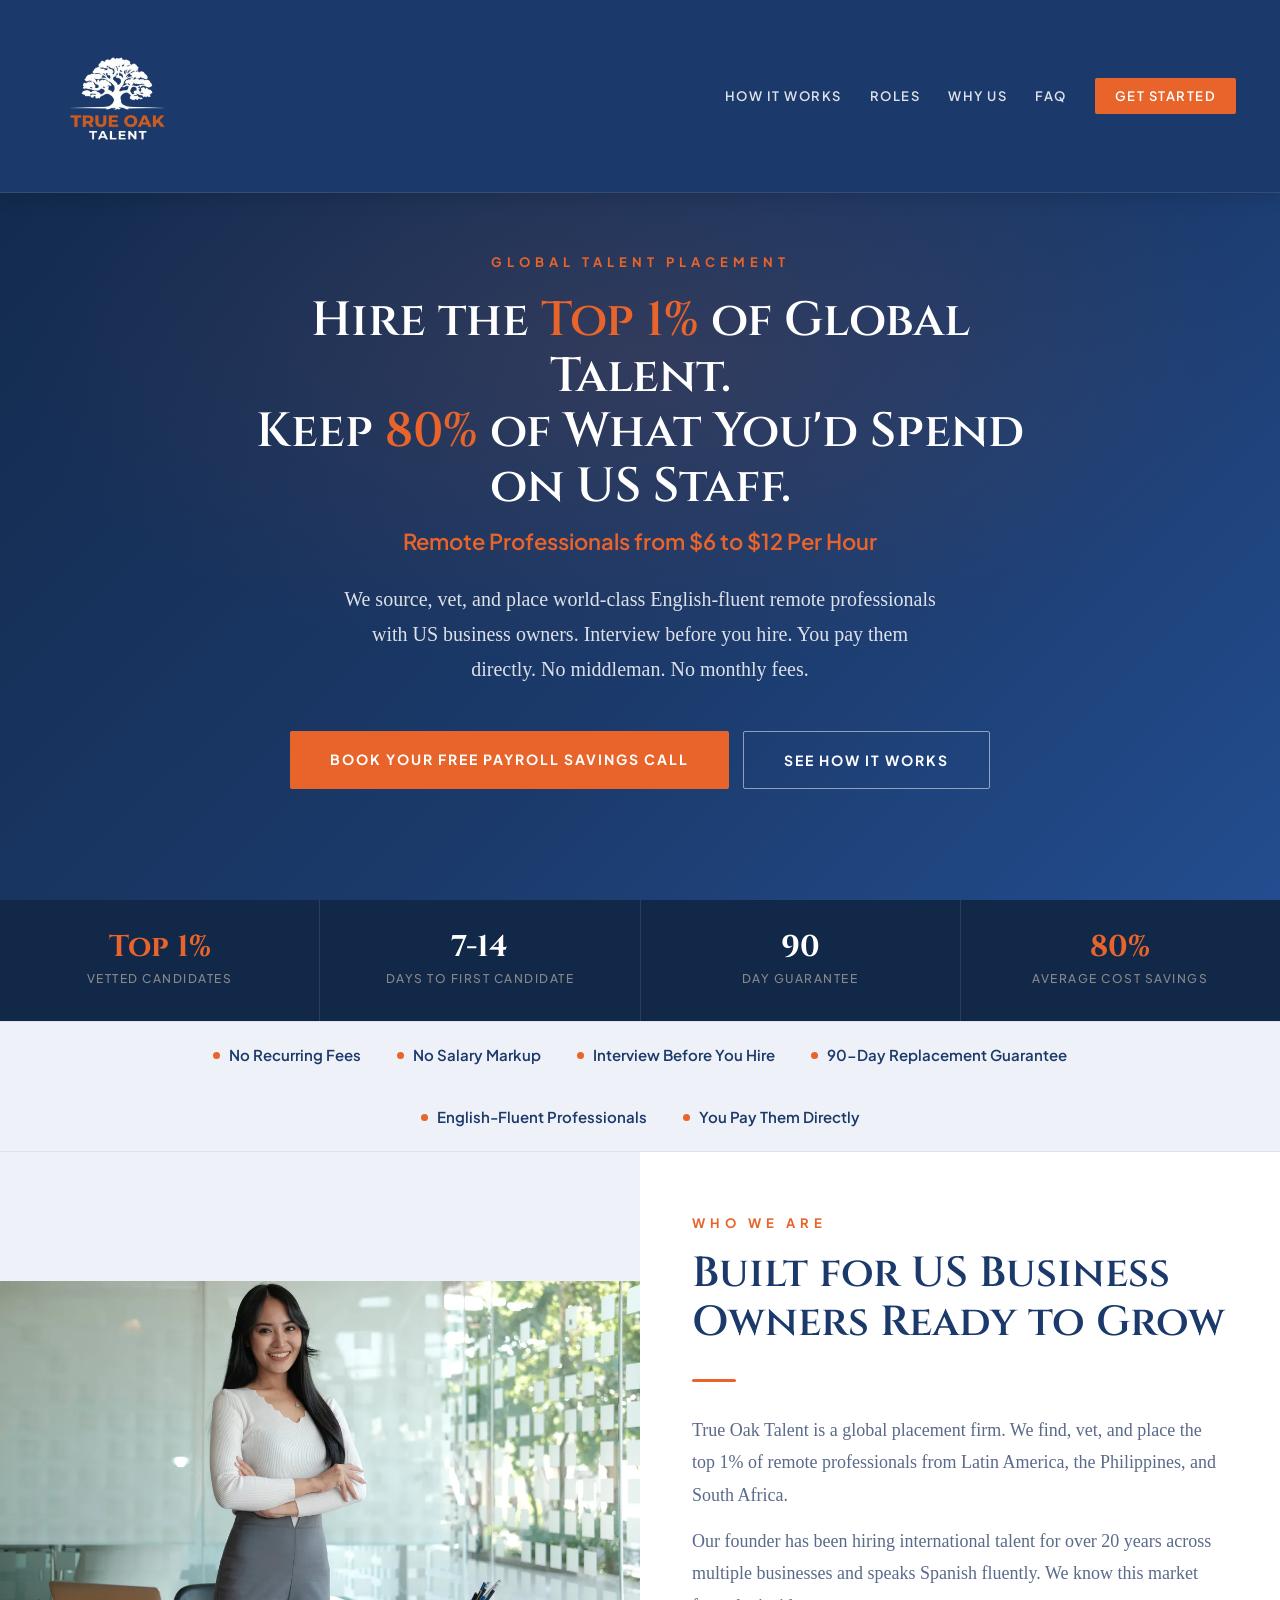
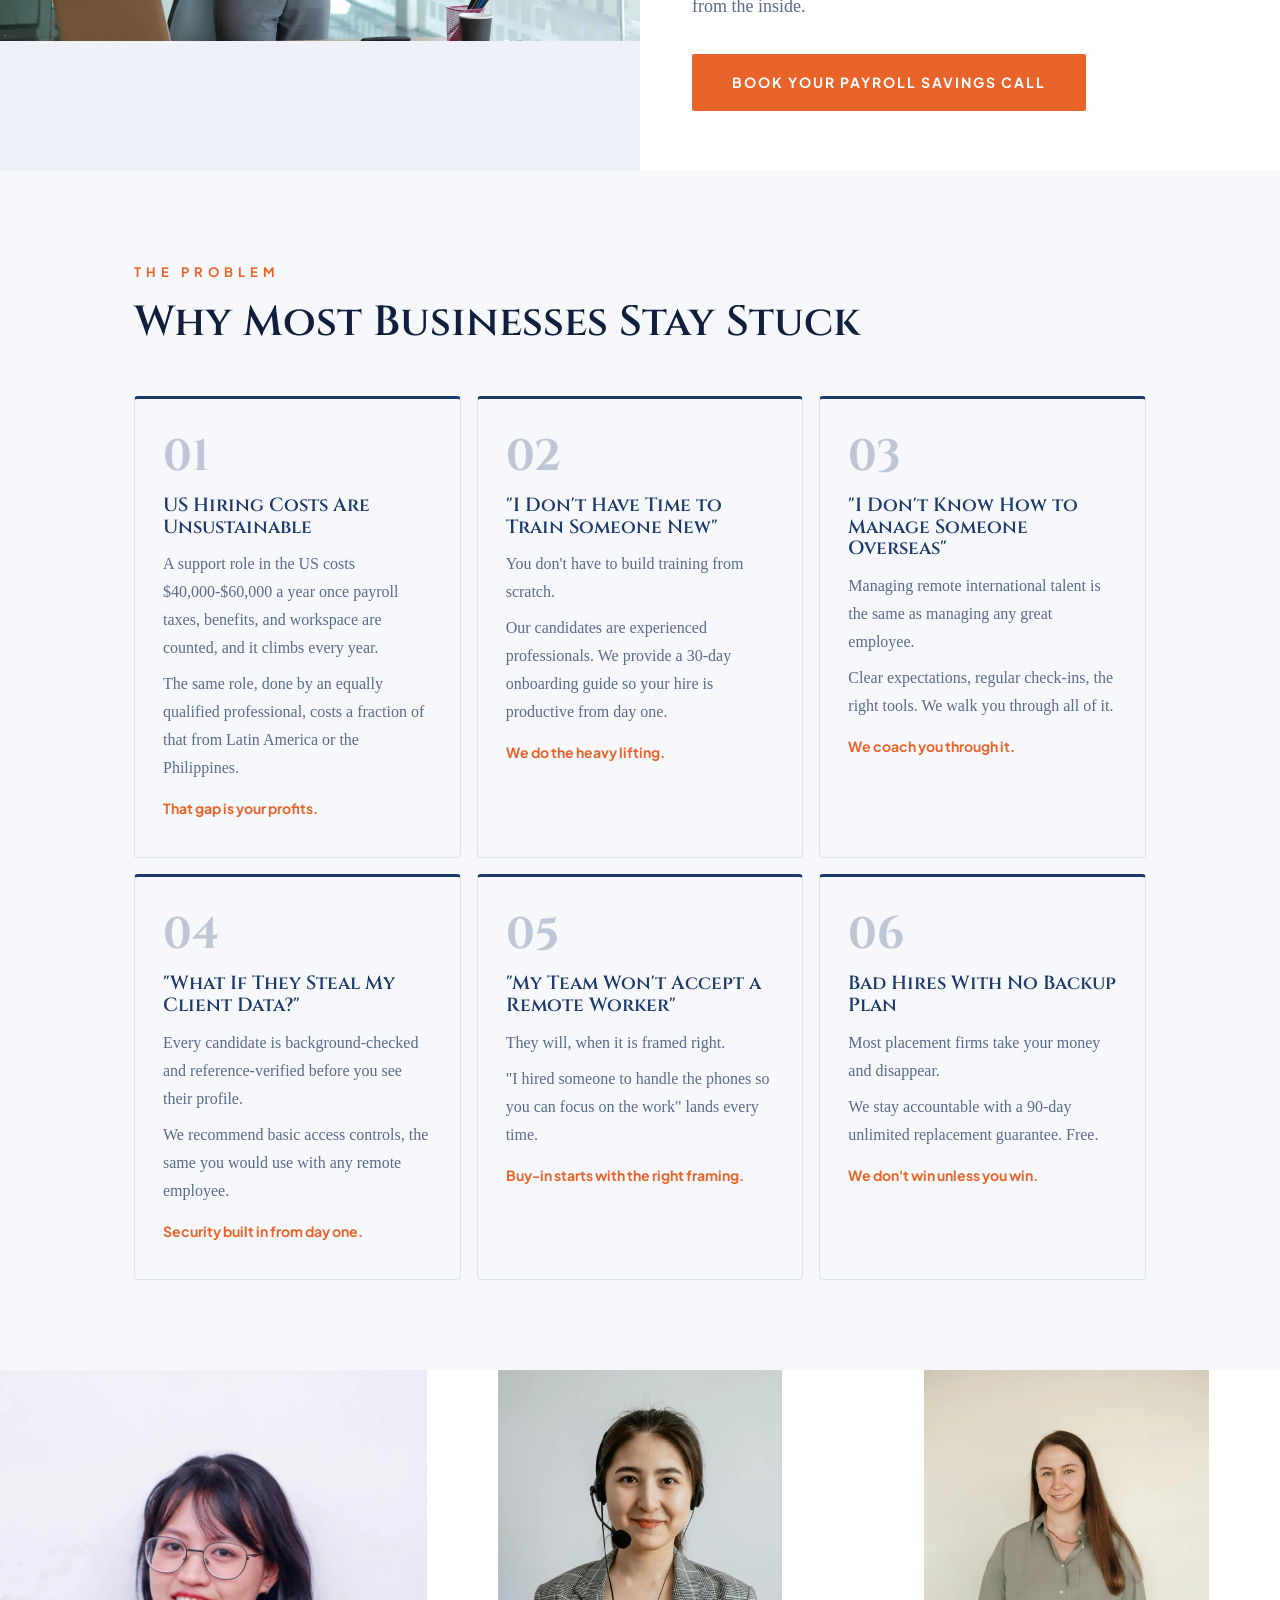
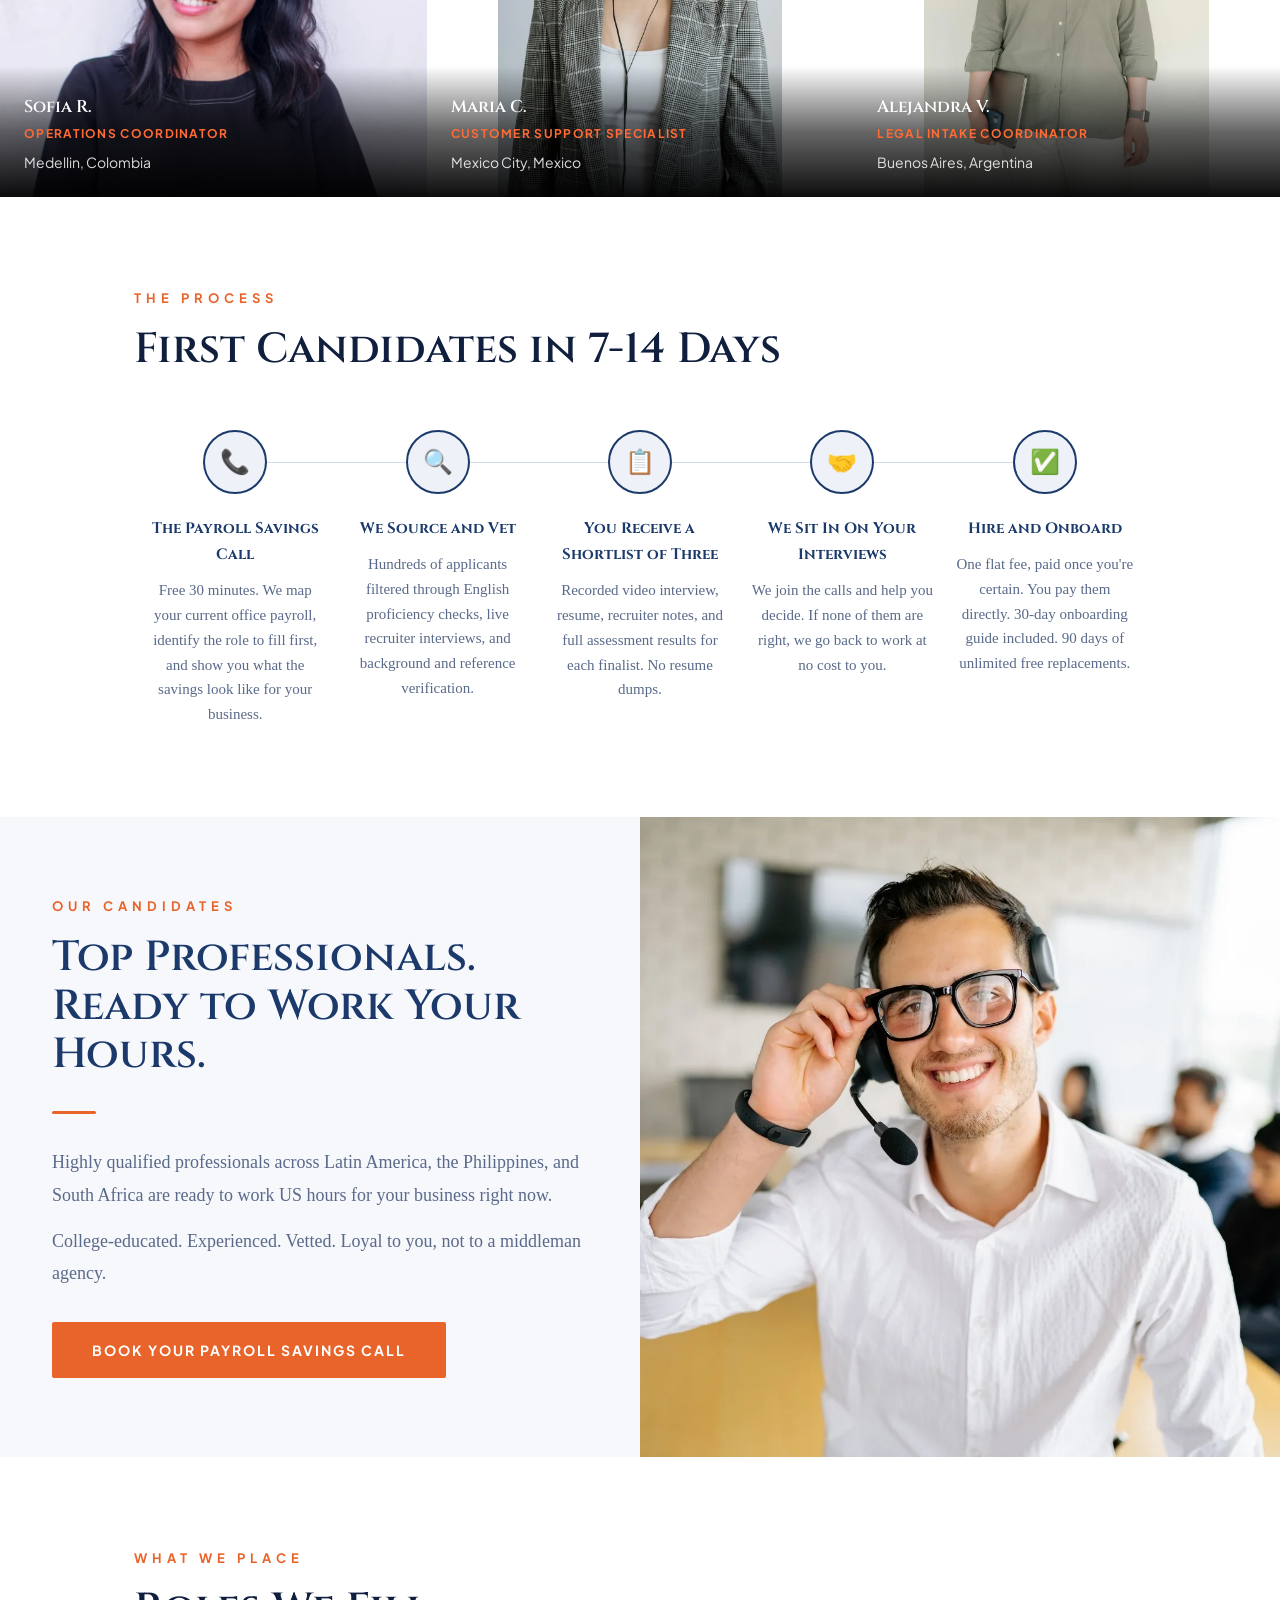
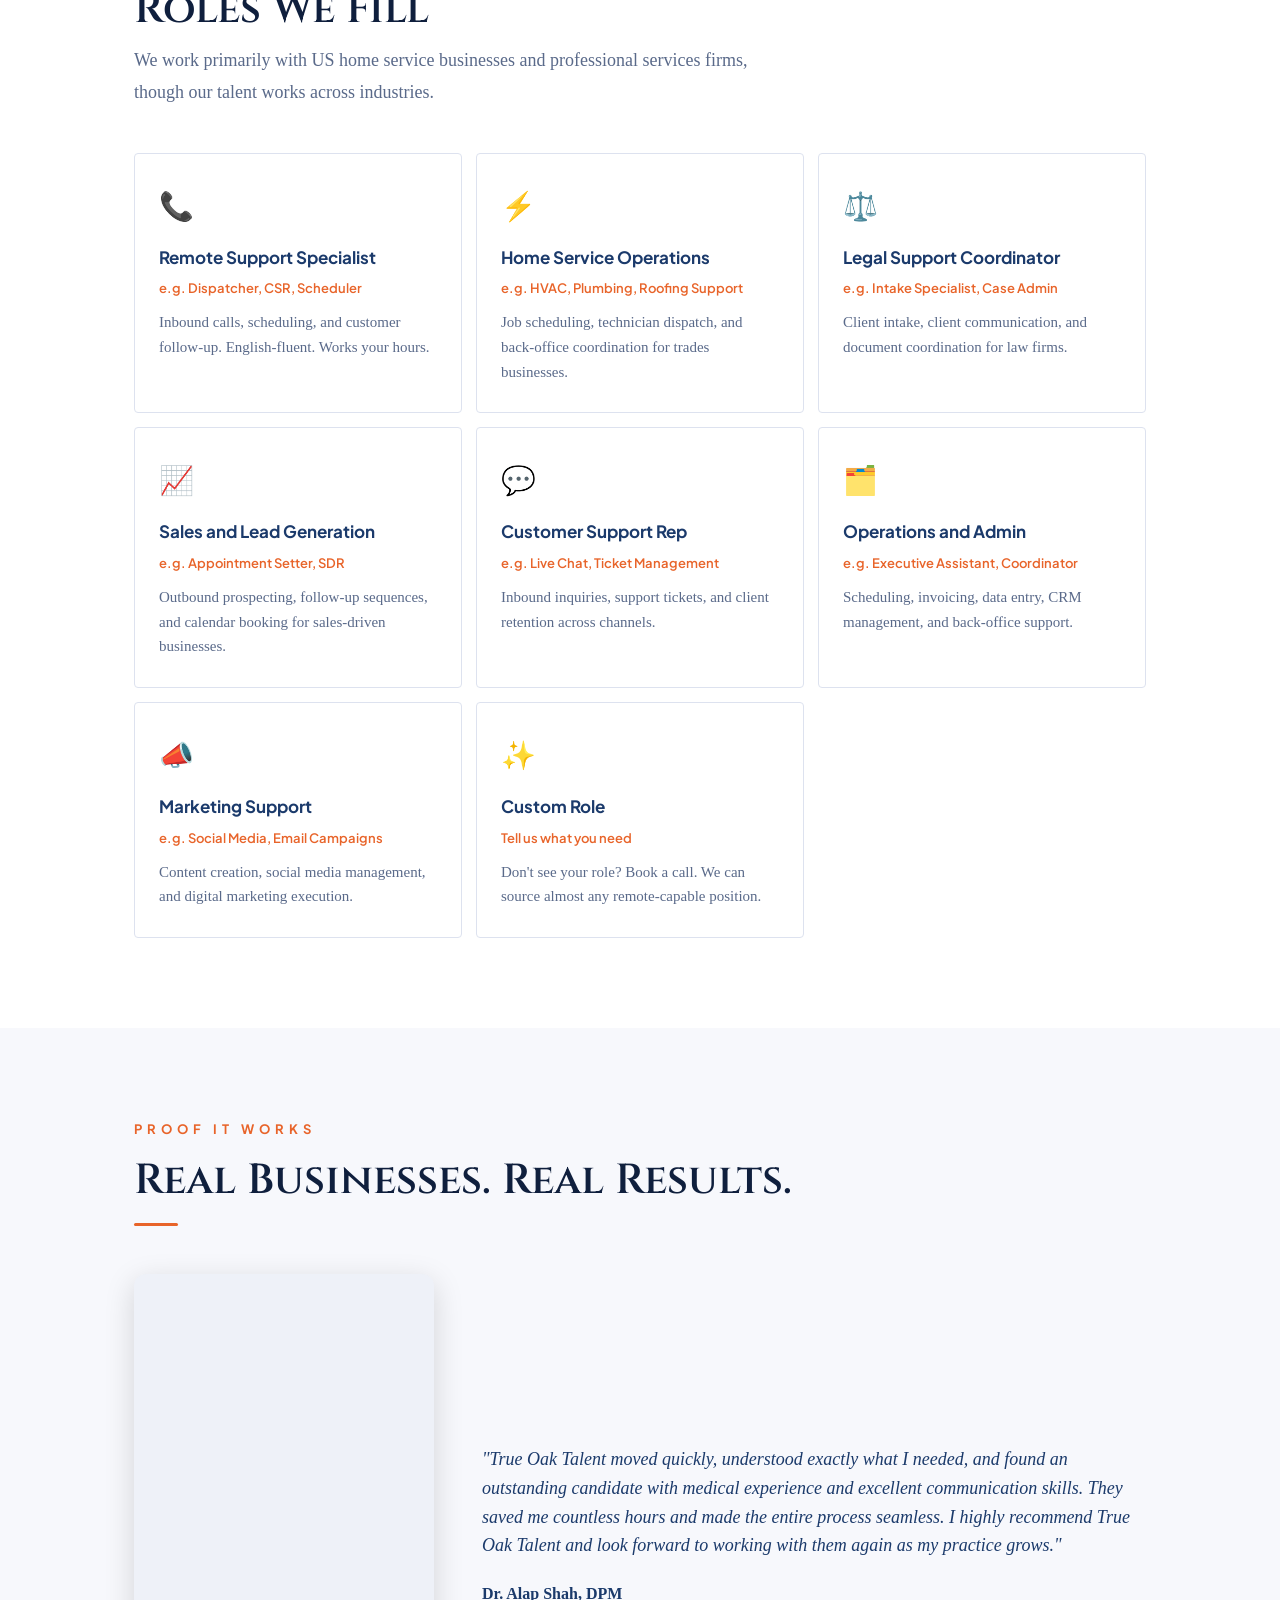
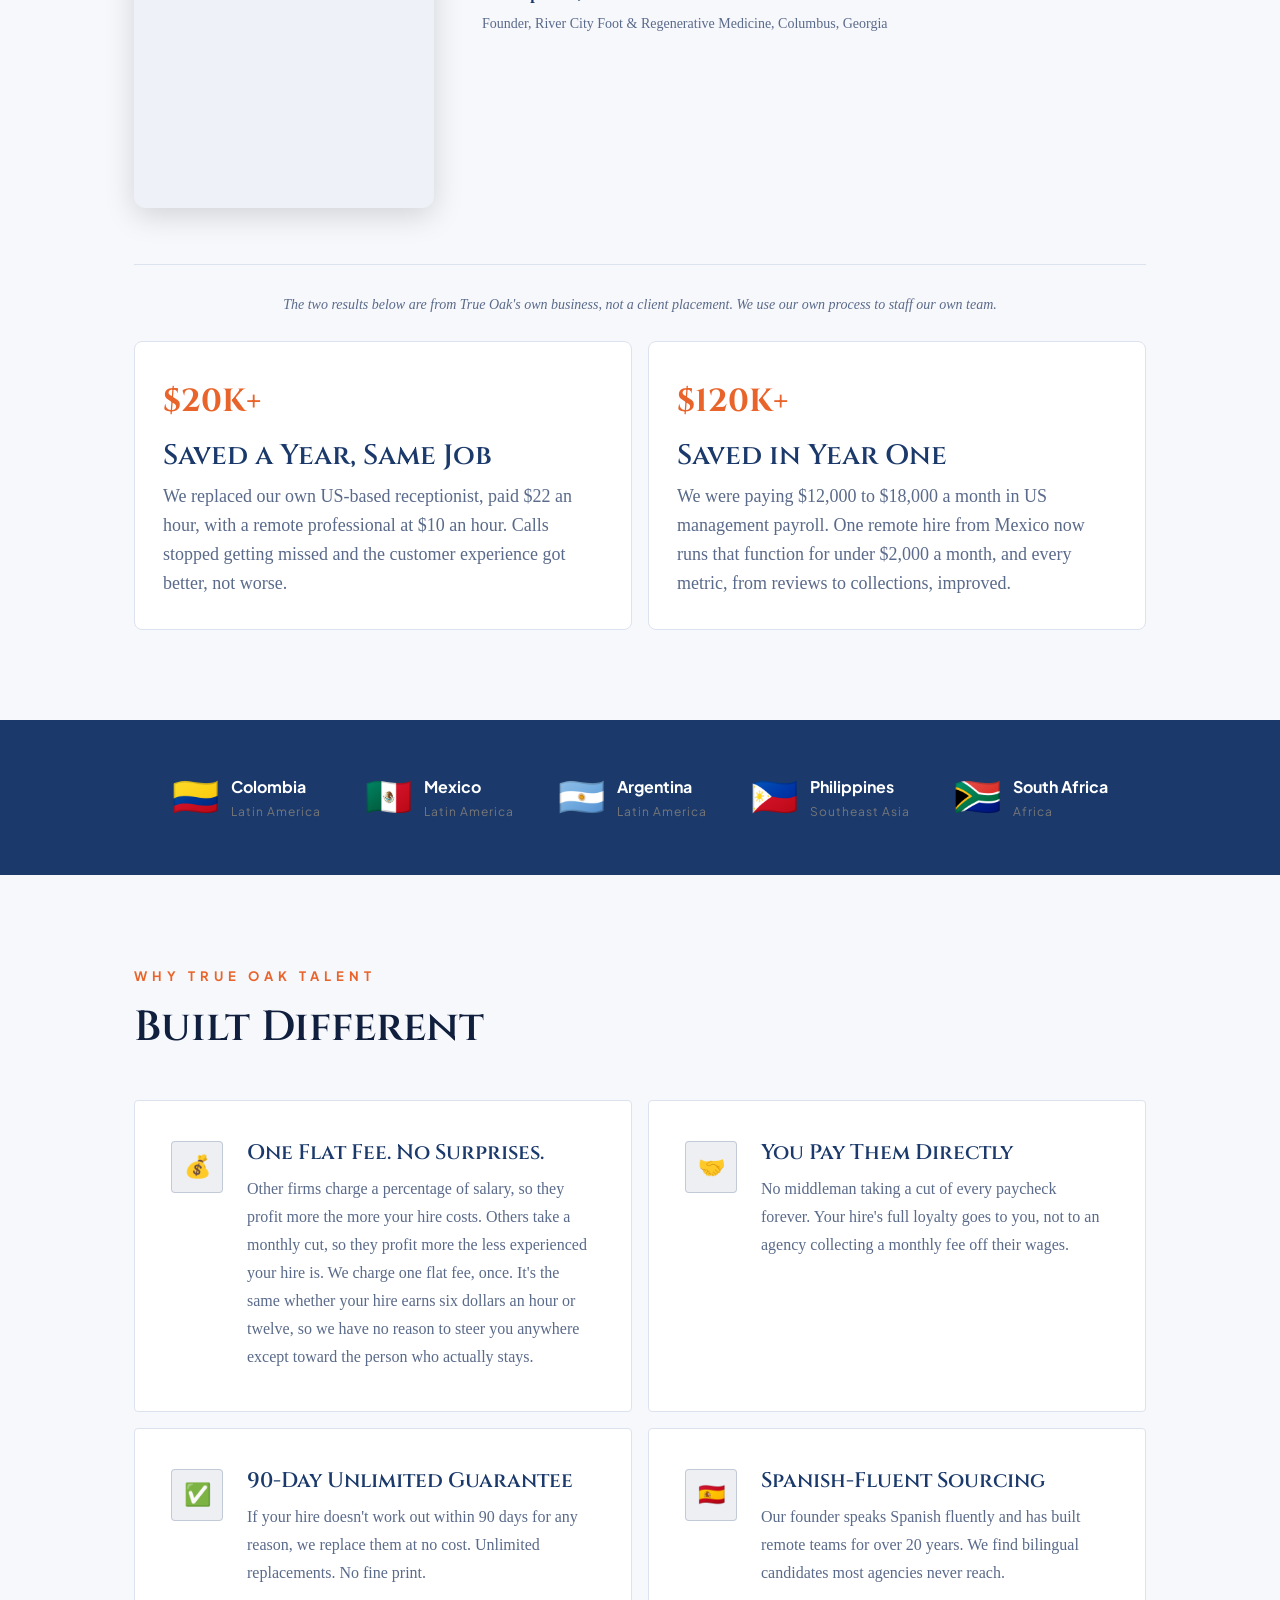
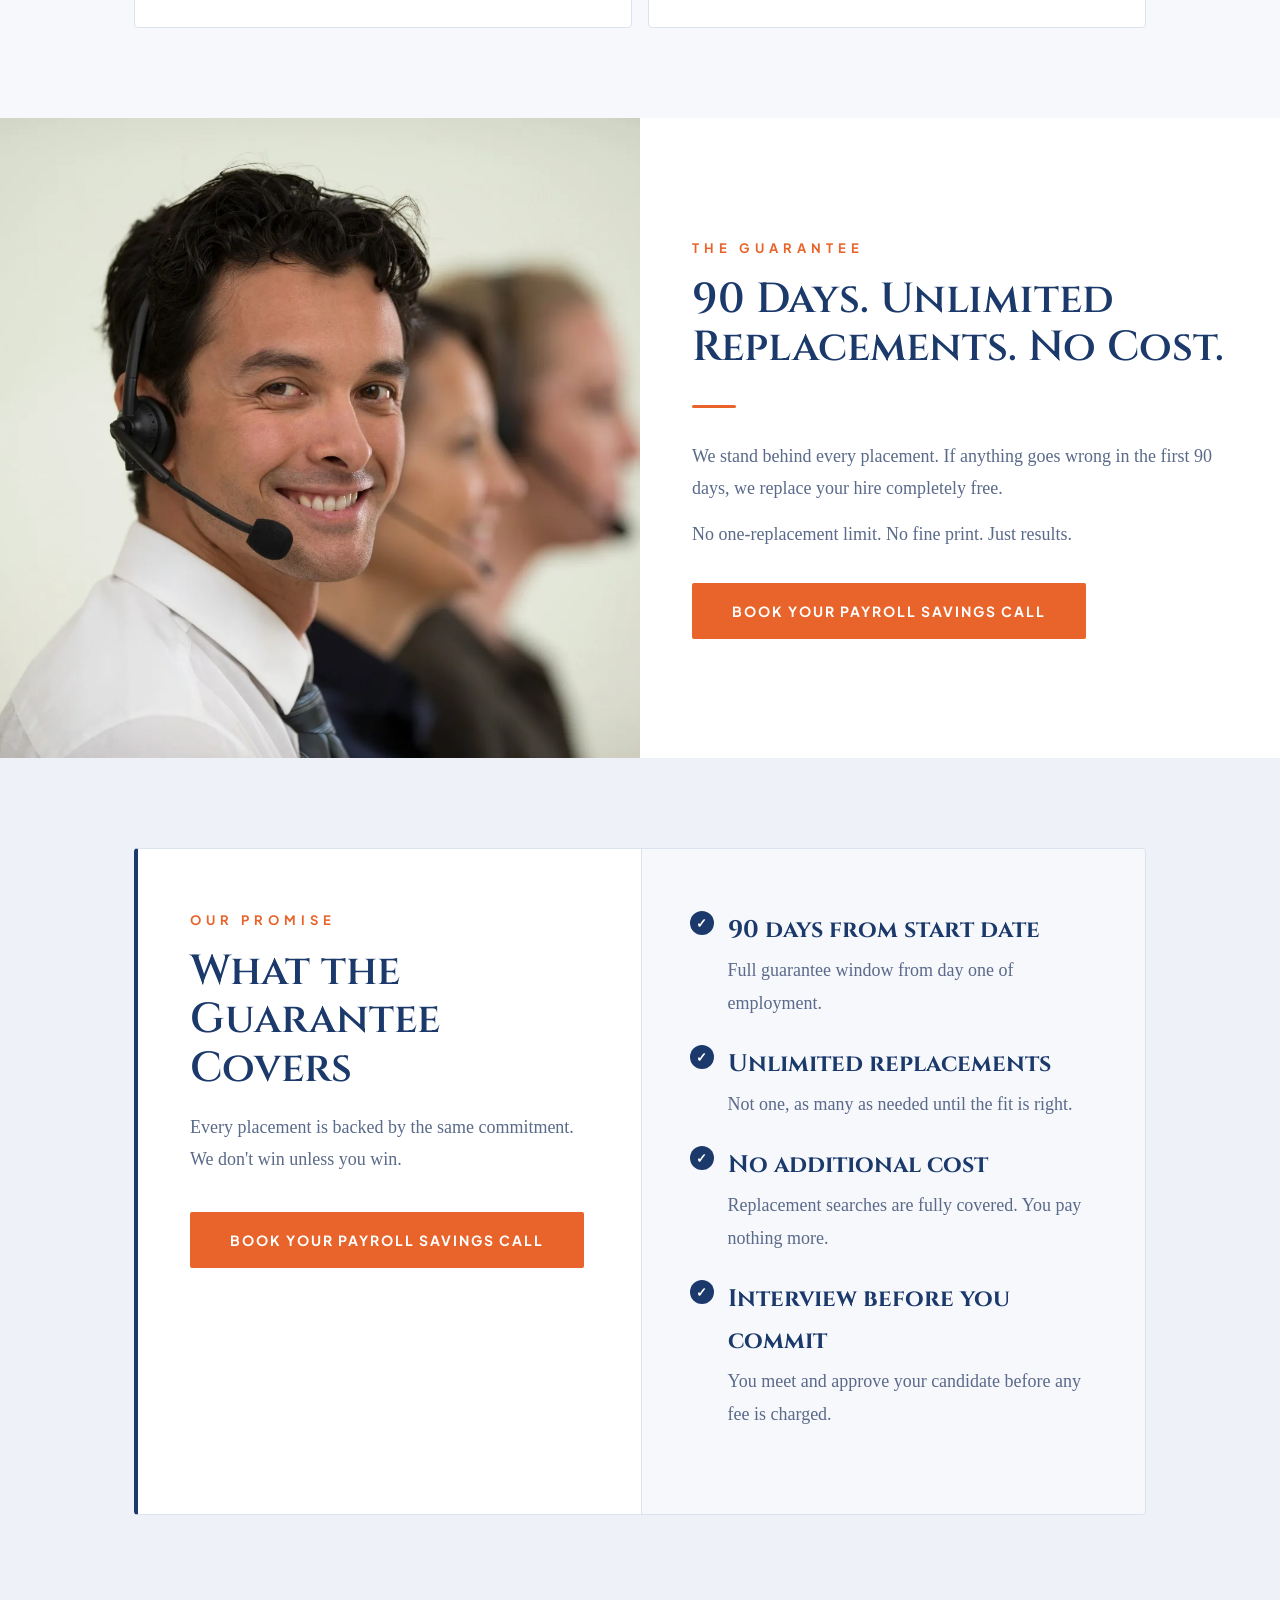
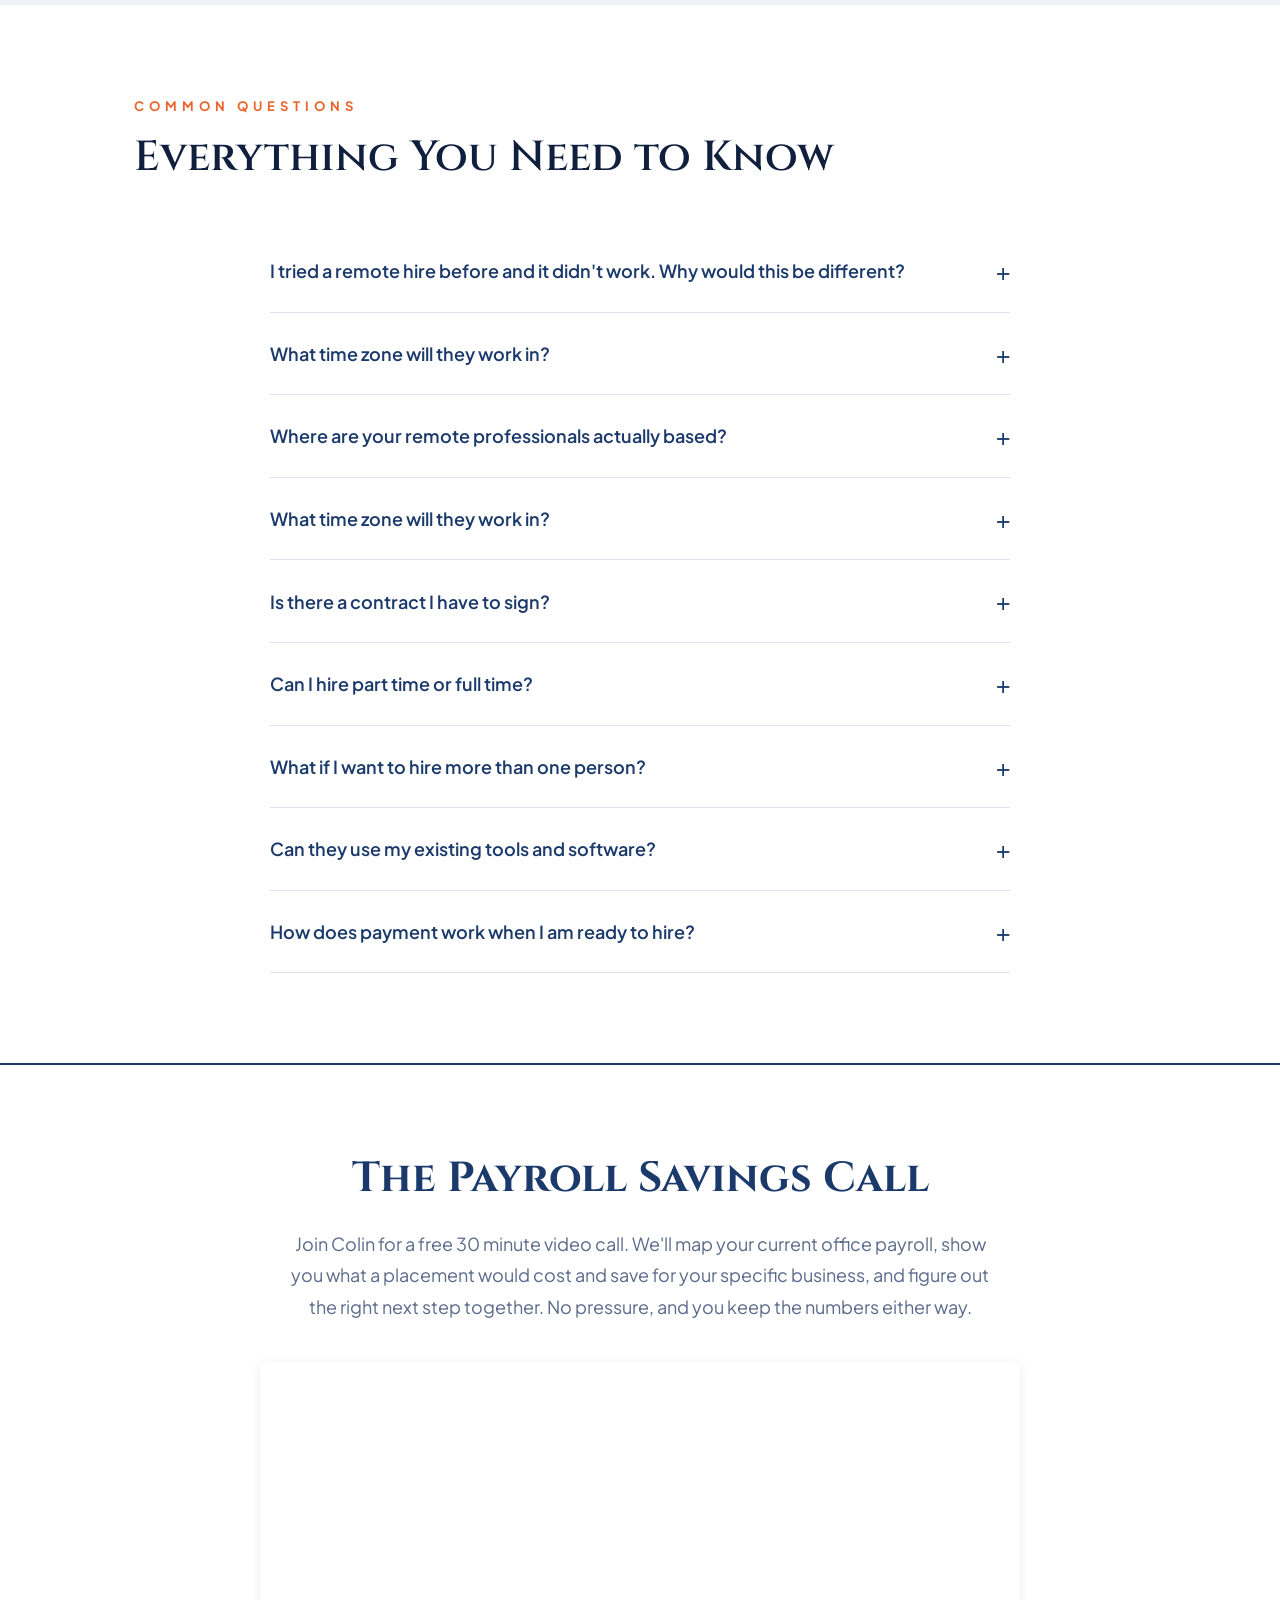
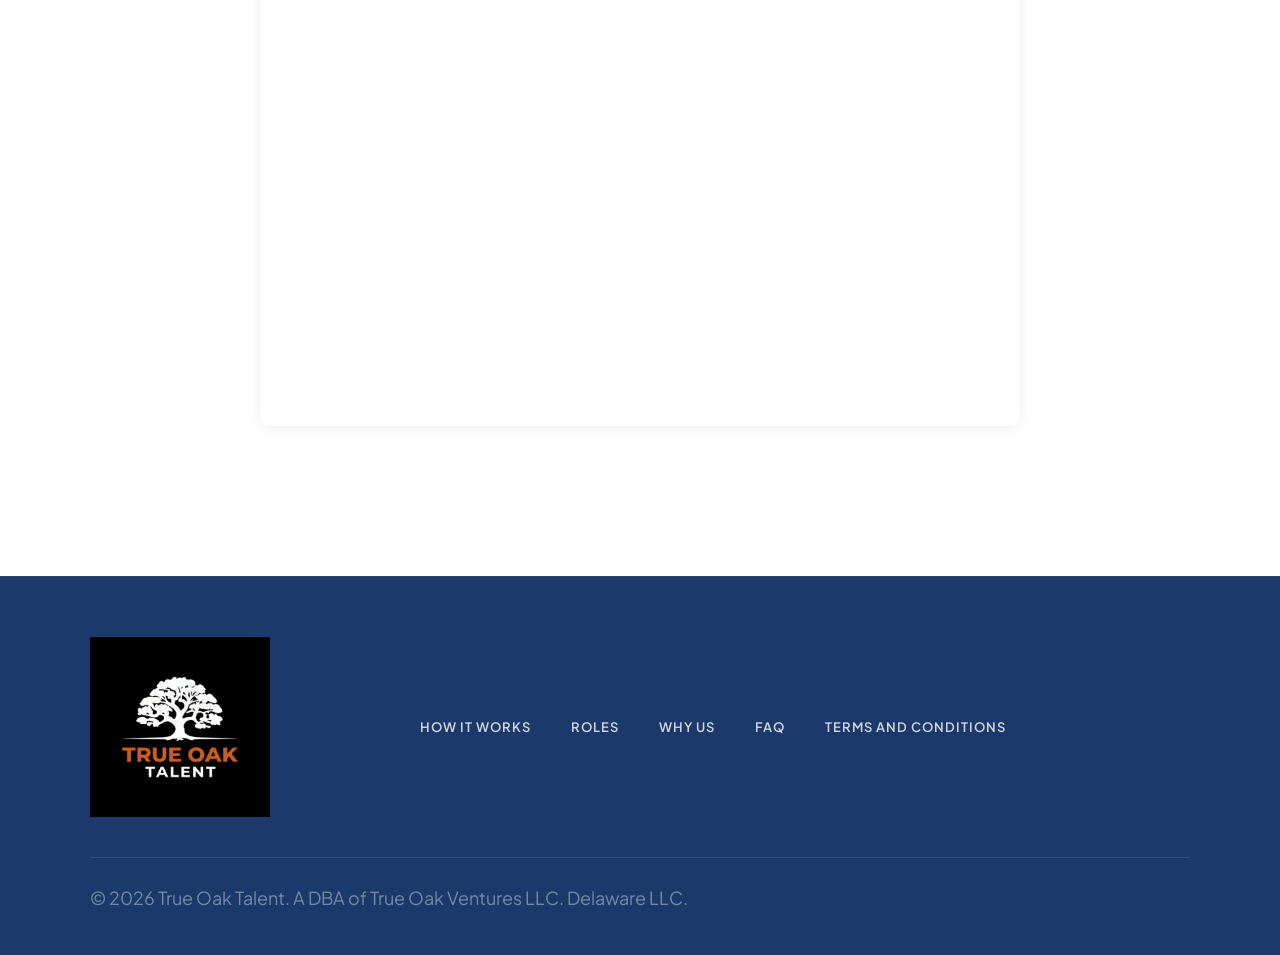
==== commit 5c499f21: "Homepage: embed Typeform funnel (xo47GbhL) in Book a Call section Co-Authored-By: Claude Sonnet 5.5 " ====
--- a/index.html
+++ b/index.html
@@ -54,7 +54,7 @@
       "@type": "Organization",
       "name": "True Oak Talent"
     },
-    "description": "Global talent placement service with a 90-day unlimited replacement guarantee",
+    "description": "Global talent placement service with 180-day guarantee",
     "areaServed": ["US"],
     "priceRange": "$$"
   }
@@ -71,7 +71,7 @@
         "name": "Why choose True Oak Talent?",
         "acceptedAnswer": {
           "@type": "Answer",
-          "text": "True Oak Talent provides vetted remote talent from Latin America, the Philippines, and South Africa with an interview-before-hiring guarantee and a 90-day unlimited replacement guarantee."
+          "text": "True Oak Talent provides vetted remote talent from Latin America, the Philippines, and South Africa with an interview-before-hiring guarantee and 180-day replacement guarantee."
         }
       },
       {
@@ -79,7 +79,7 @@
         "name": "What roles does True Oak Talent fill?",
         "acceptedAnswer": {
           "@type": "Answer",
-          "text": "We place remote support specialists, customer service representatives, operations and admin staff, bookkeepers, and other remote business support roles."
+          "text": "We specialize in virtual assistants, customer service representatives, bookkeepers, and other remote business support roles."
         }
       }
     ]
@@ -327,9 +327,10 @@
     <span class="section-label reveal">Common Questions</span>
     <h2 class="reveal">Everything You Need to Know</h2>
     <div class="faq-list">
-      <div class="faq-item"><button class="faq-q">I tried a remote hire before and it didn't work. Why would this be different? <span class="faq-q-icon">+</span></button><div class="faq-a">Most remote hires fail from weak vetting and no accountability, not from the country they're in. We do multi-stage screening, including English proficiency checks, live recruiter interviews, and background and reference verification. If it still doesn't work, we replace them free within 90 days.</div></div>
+            <div class="faq-item"><button class="faq-q">I tried a remote hire before and it didn't work. Why would this be different? <span class="faq-q-icon">+</span></button><div class="faq-a">Most remote hires fail from weak vetting and no accountability, not from the country they're in. We do multi-stage screening, including English proficiency checks, live recruiter interviews, and background and reference verification. If it still doesn't work, we replace them free within 90 days.</div></div>
+<div class="faq-item"><button class="faq-q">What time zone will they work in? <span class="faq-q-icon">+</span></button><div class="faq-a">All candidates work US business hours across all time zones. Whether you're EST, CST, MST, or PST, we match your schedule from day one.</div></div>
+<div class="faq-item"><button class="faq-q">Where are your remote professionals actually based? <span class="faq-q-icon">+</span></button><div class="faq-a">Most of our placements for phone-facing roles come from Latin America. The time zones line up with your work day, and in a lot of markets a bilingual professional on the phone wins business your office currently can't serve. We also source from the Philippines and South Africa depending on the role.</div></div>
       <div class="faq-item"><button class="faq-q">What time zone will they work in? <span class="faq-q-icon">+</span></button><div class="faq-a">All candidates work US business hours across all time zones. Whether you're EST, CST, MST, or PST, we match your schedule from day one.</div></div>
-      <div class="faq-item"><button class="faq-q">Where are your remote professionals actually based? <span class="faq-q-icon">+</span></button><div class="faq-a">Most of our placements for phone-facing roles come from Latin America. The time zones line up with your work day, and in a lot of markets a bilingual professional on the phone wins business your office currently can't serve. We also source from the Philippines and South Africa depending on the role.</div></div>
       <div class="faq-item"><button class="faq-q">Is there a contract I have to sign? <span class="faq-q-icon">+</span></button><div class="faq-a">Yes, a simple straightforward service agreement covering the placement fee, guarantee terms, and non-circumvention. No long-term commitments.</div></div>
       <div class="faq-item"><button class="faq-q">Can I hire part time or full time? <span class="faq-q-icon">+</span></button><div class="faq-a">Both. We place candidates in part time and full time roles depending on your needs and budget. We will discuss the right structure on your Payroll Savings Call.</div></div>
       <div class="faq-item"><button class="faq-q">What if I want to hire more than one person? <span class="faq-q-icon">+</span></button><div class="faq-a">Many of our clients hire multiple people over time. We also offer a loyalty discount on your second and subsequent hires. Ask us about it on your call.</div></div>
@@ -346,9 +347,12 @@
       <p style="font-family: 'Plus Jakarta Sans', sans-serif; color: var(--gray); font-size: clamp(14px, 1.8vw, 18px); max-width: 700px; margin: 0 auto; line-height: 1.75;">Join Colin for a free 30 minute video call. We'll map your current office payroll, show you what a placement would cost and save for your specific business, and figure out the right next step together. No pressure, and you keep the numbers either way.</p>
     </div>
     <div style="max-width: 760px; margin: 0 auto; background: var(--white); border-radius: 8px; padding: 32px 24px; box-shadow: 0 2px 12px rgba(0,0,0,0.08);">
-      <!-- BORIS: FUNNEL FORM GOES HERE (qualification form that runs before the calendar). Not wired yet. -->
+      <!-- FUNNEL FORM: Typeform xo47GbhL (same form as go.trueoaktalent.com/direct). It hands off to scheduling at its end.
+           BORIS: confirm the end-of-form redirect (Calendly / GHL) and the pipeline in the handoff doc. Fallback: the GHL calendar iframe is kept below, hidden. -->
       <div id="booking-calendar" style="width: 100%;">
-        <iframe src="https://api.leadconnectorhq.com/widget/booking/NKIg7LXyZ149CfSM5J7n" style="width: 100%;border:none;overflow: hidden;" scrolling="no" id="NKIg7LXyZ149CfSM5J7n_1779064890360"></iframe>
+        <div data-tf-live="xo47GbhL" data-tf-hidden="fbp=,fbc=,event_id=" data-tf-transitive-search-params data-tf-redirect-target="_top" style="width:100%;height:600px;"></div>
+        <script async src="https://embed.typeform.com/next/embed.js"></script>
+        <noscript><iframe src="https://api.leadconnectorhq.com/widget/booking/NKIg7LXyZ149CfSM5J7n" style="width: 100%;border:none;overflow: hidden;" scrolling="no" id="NKIg7LXyZ149CfSM5J7n_1779064890360"></iframe></noscript>
       </div>
     </div>
   </div>
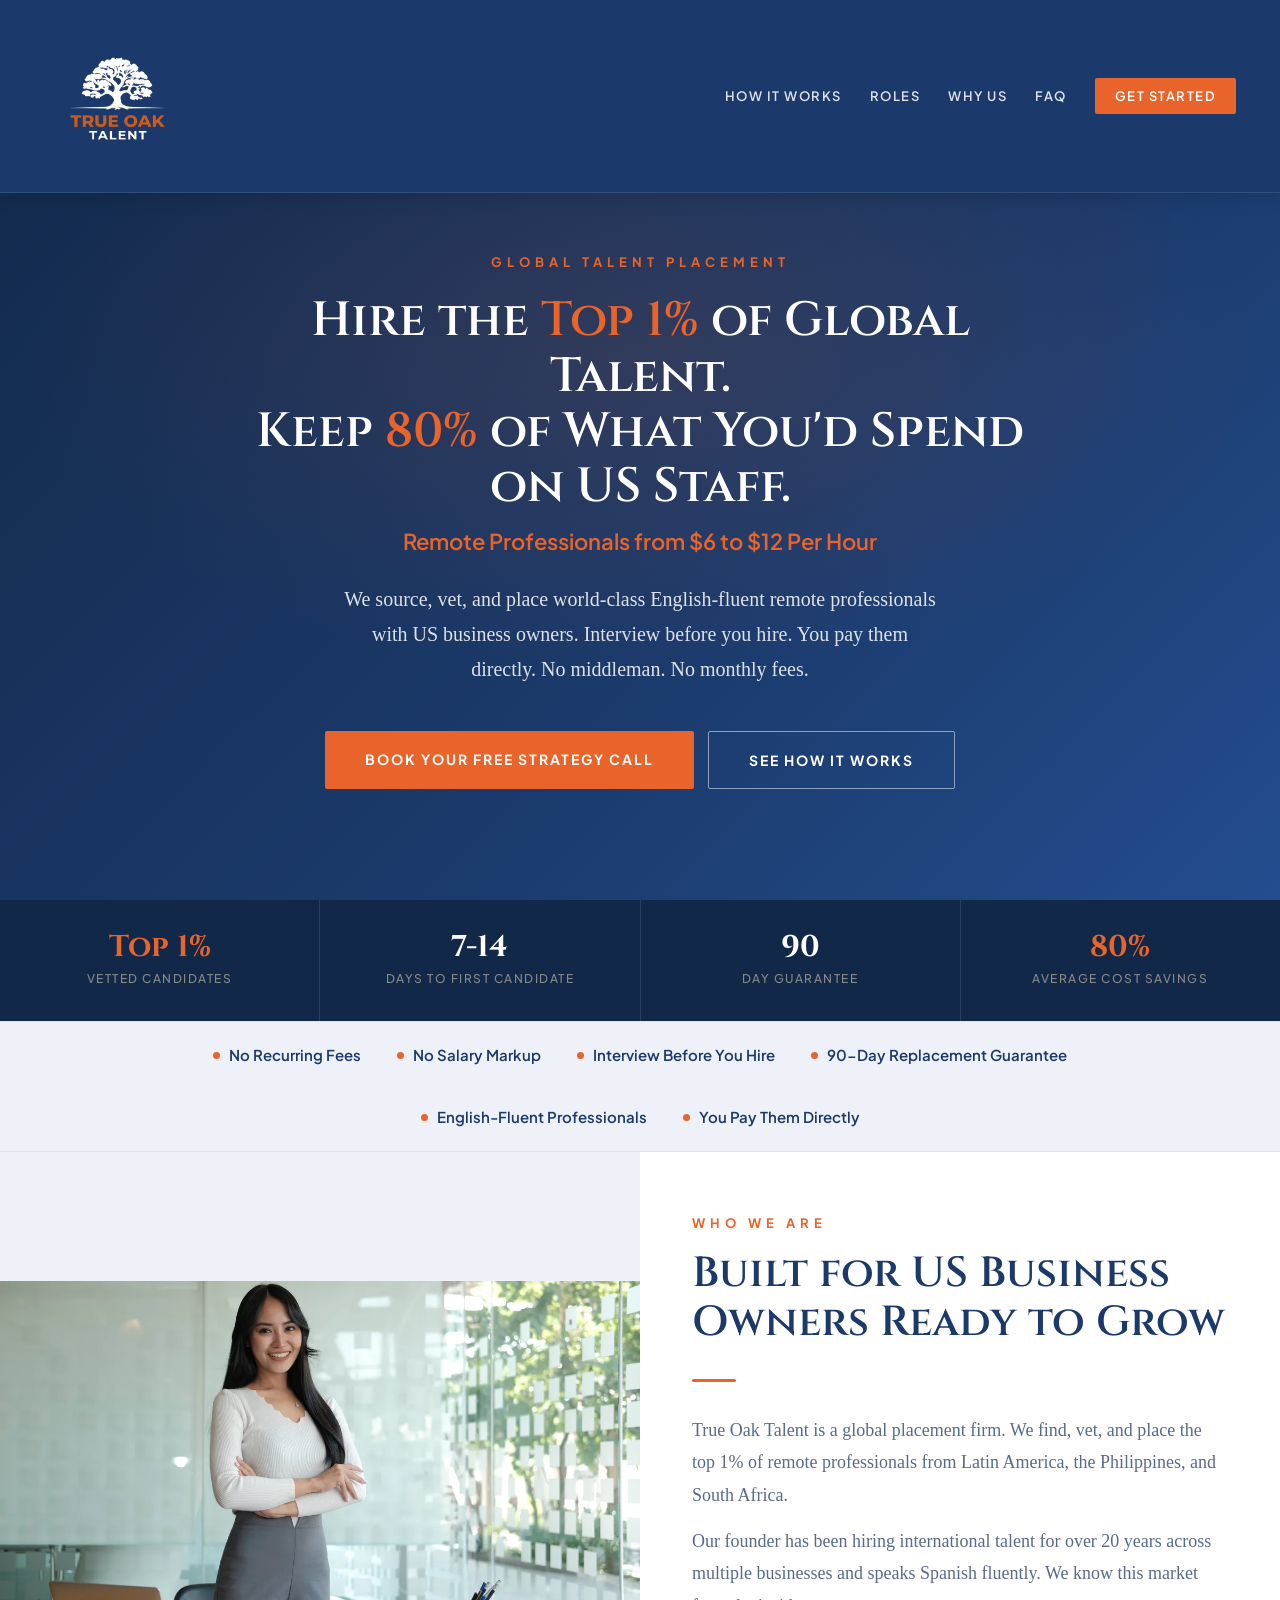
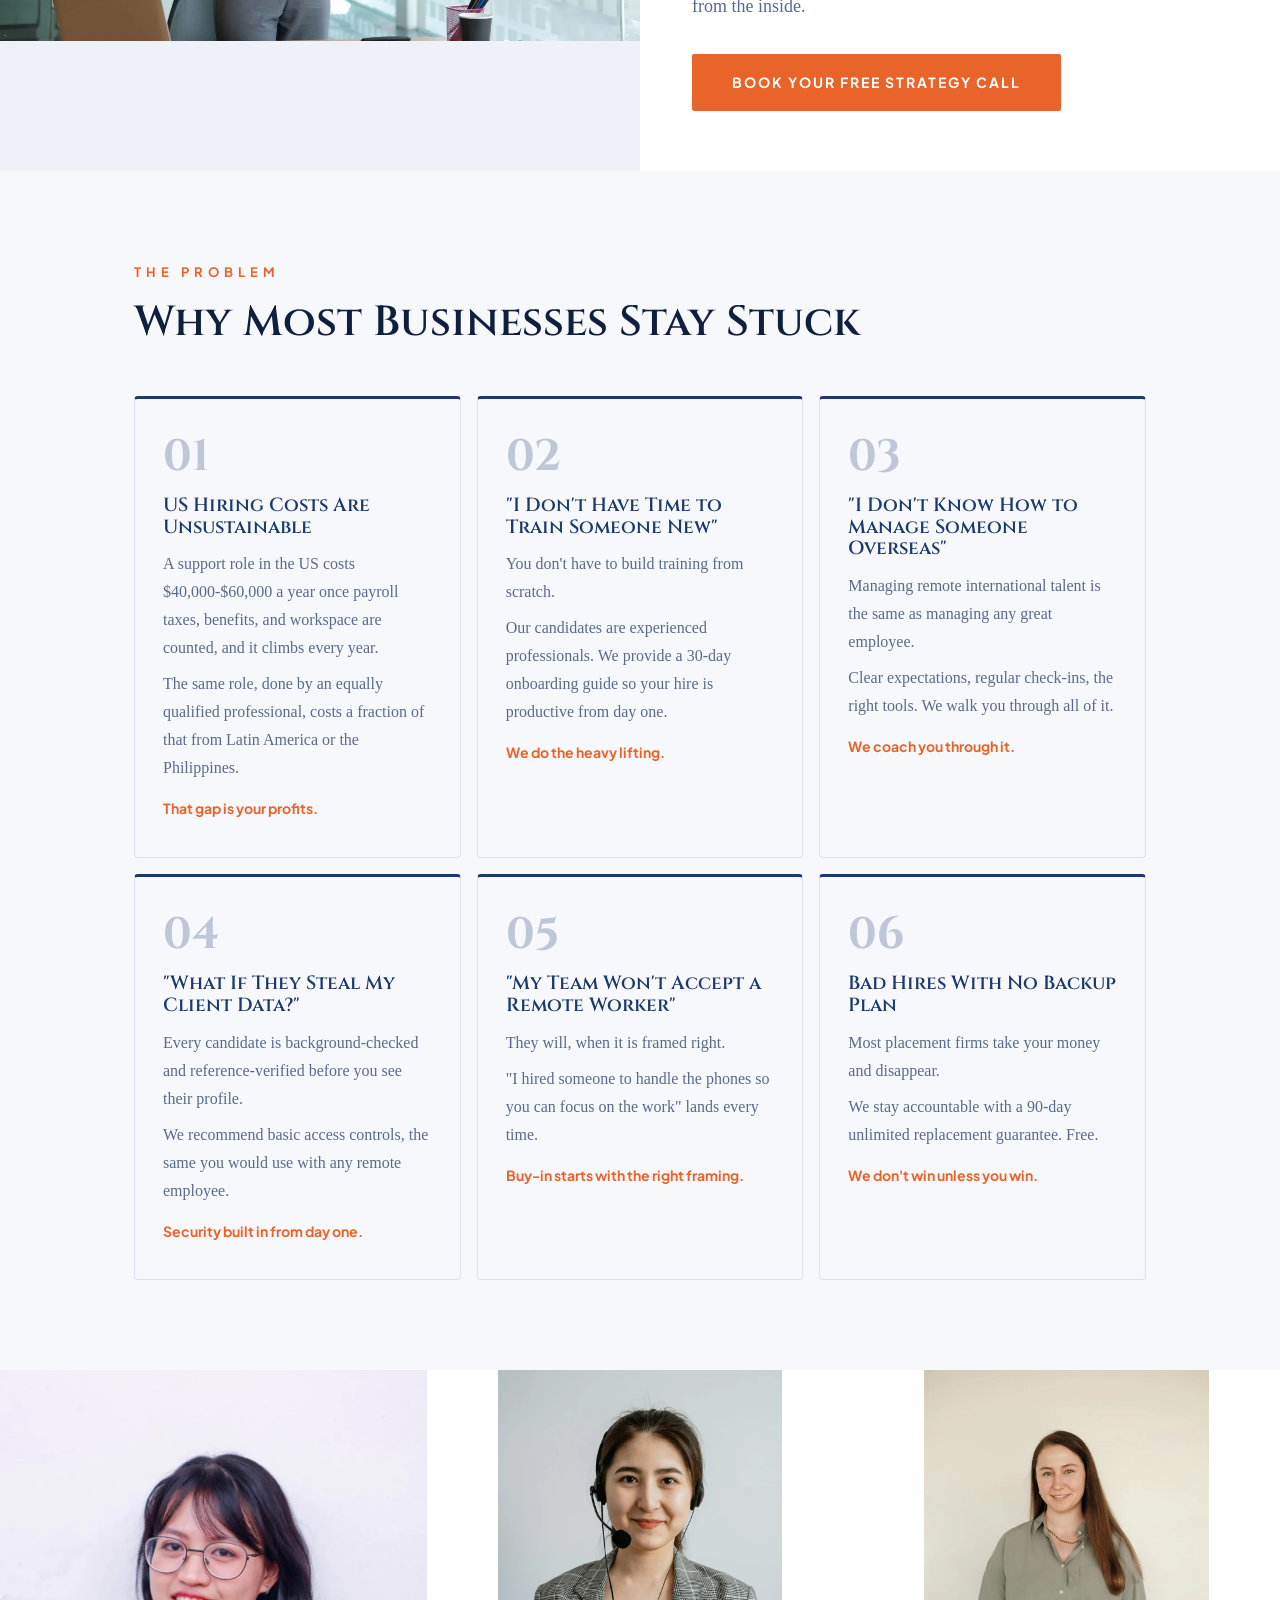
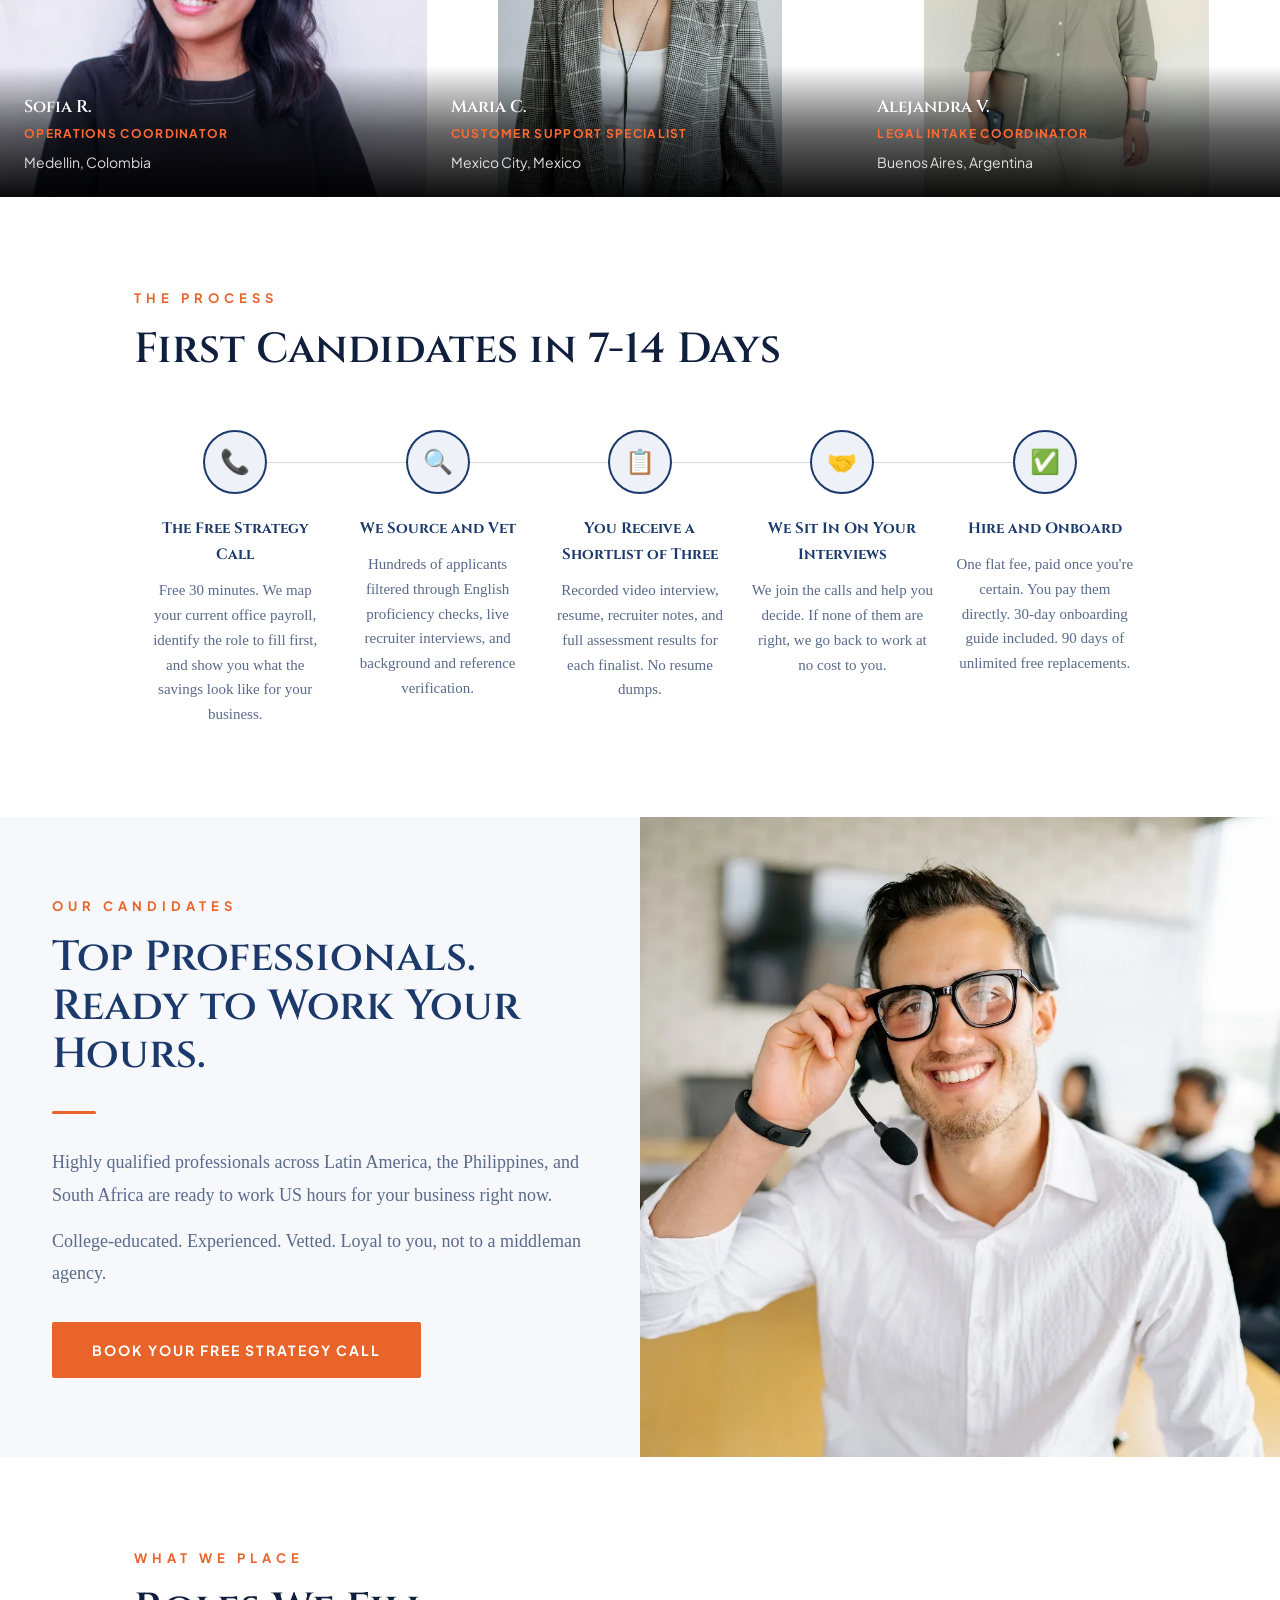
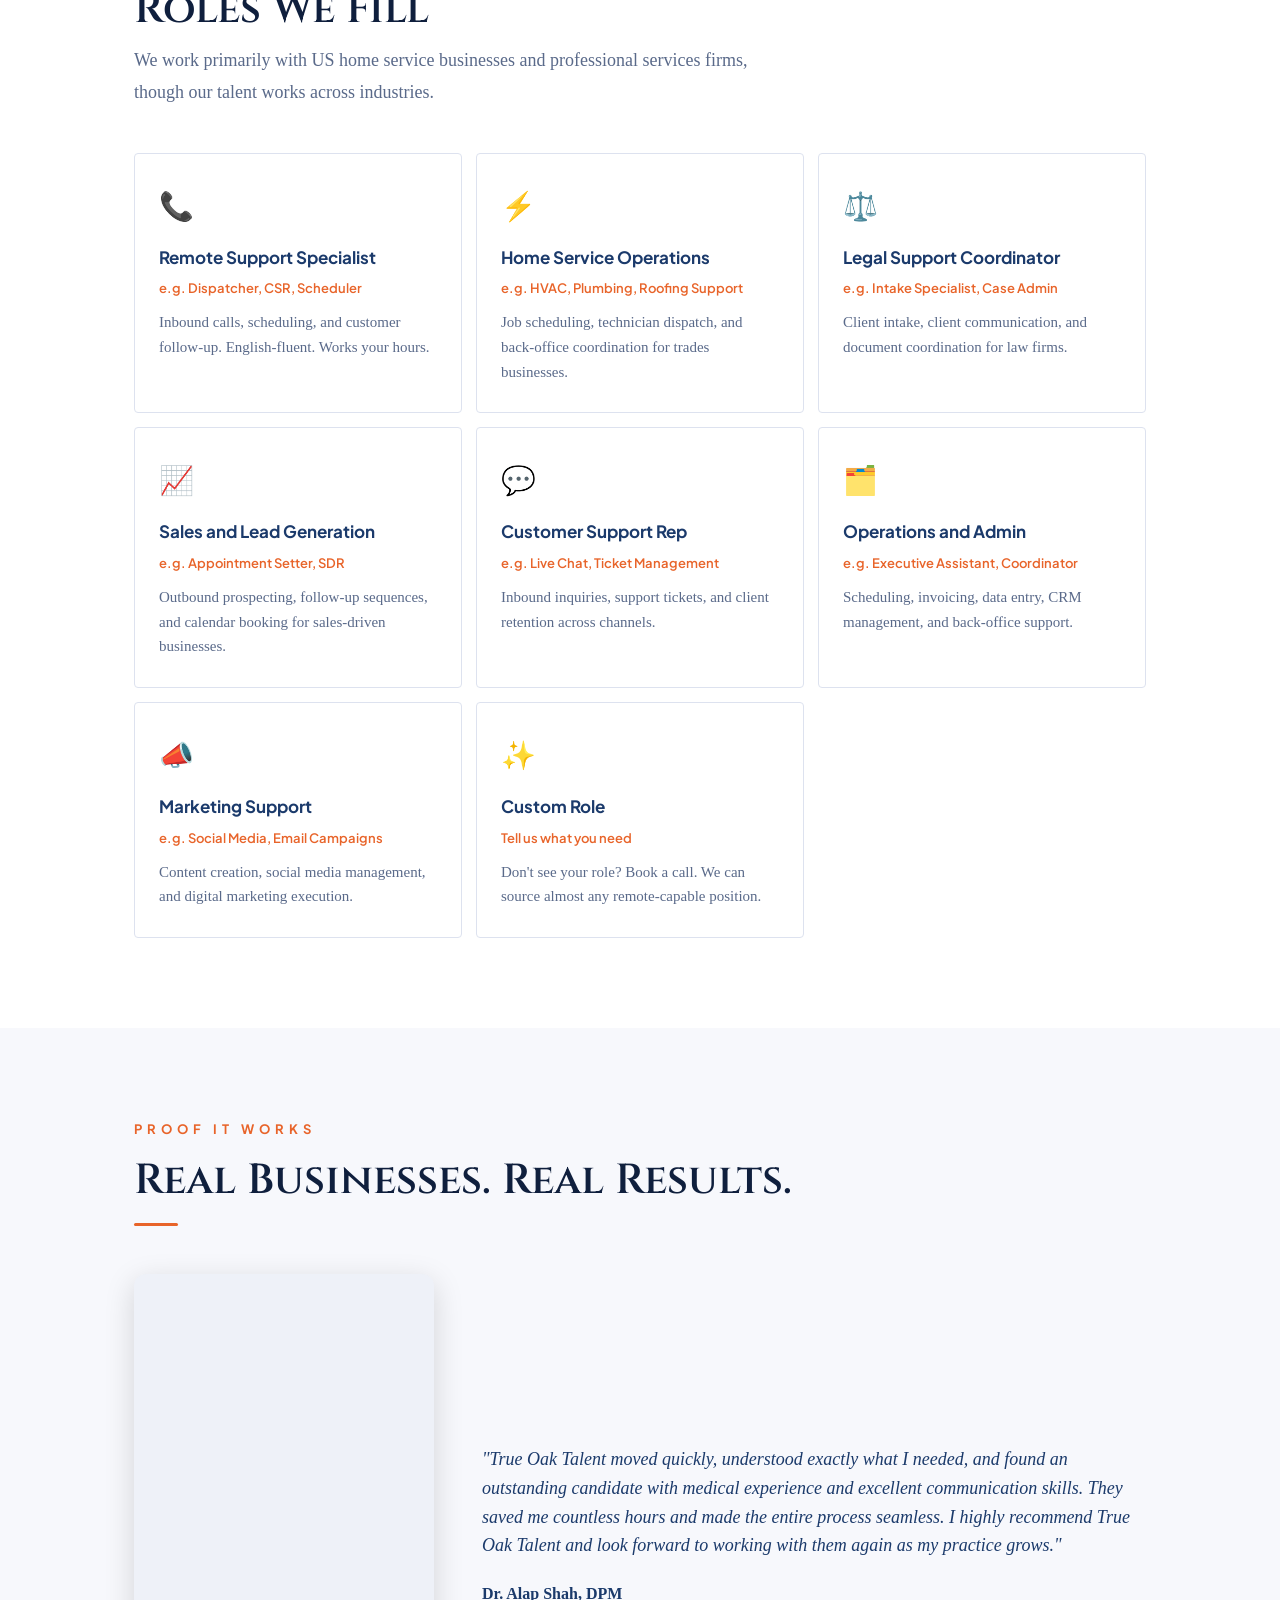
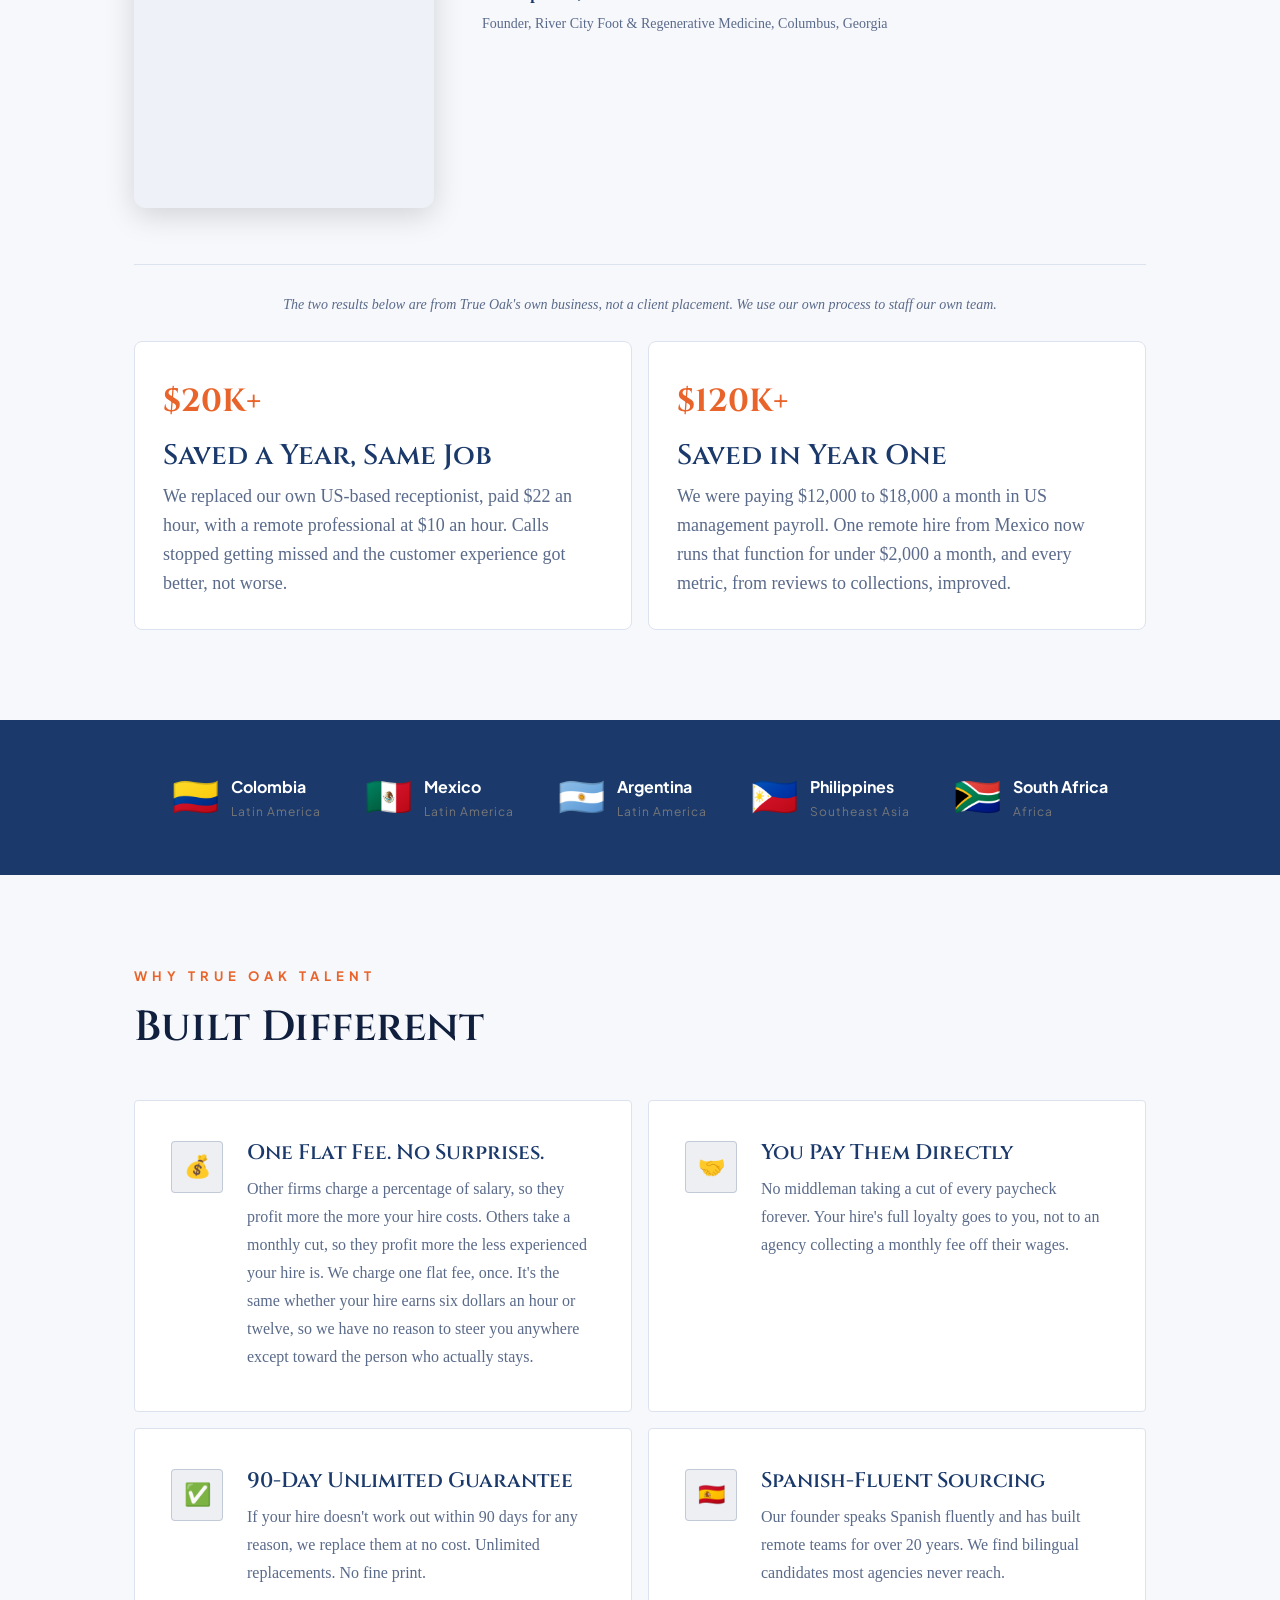
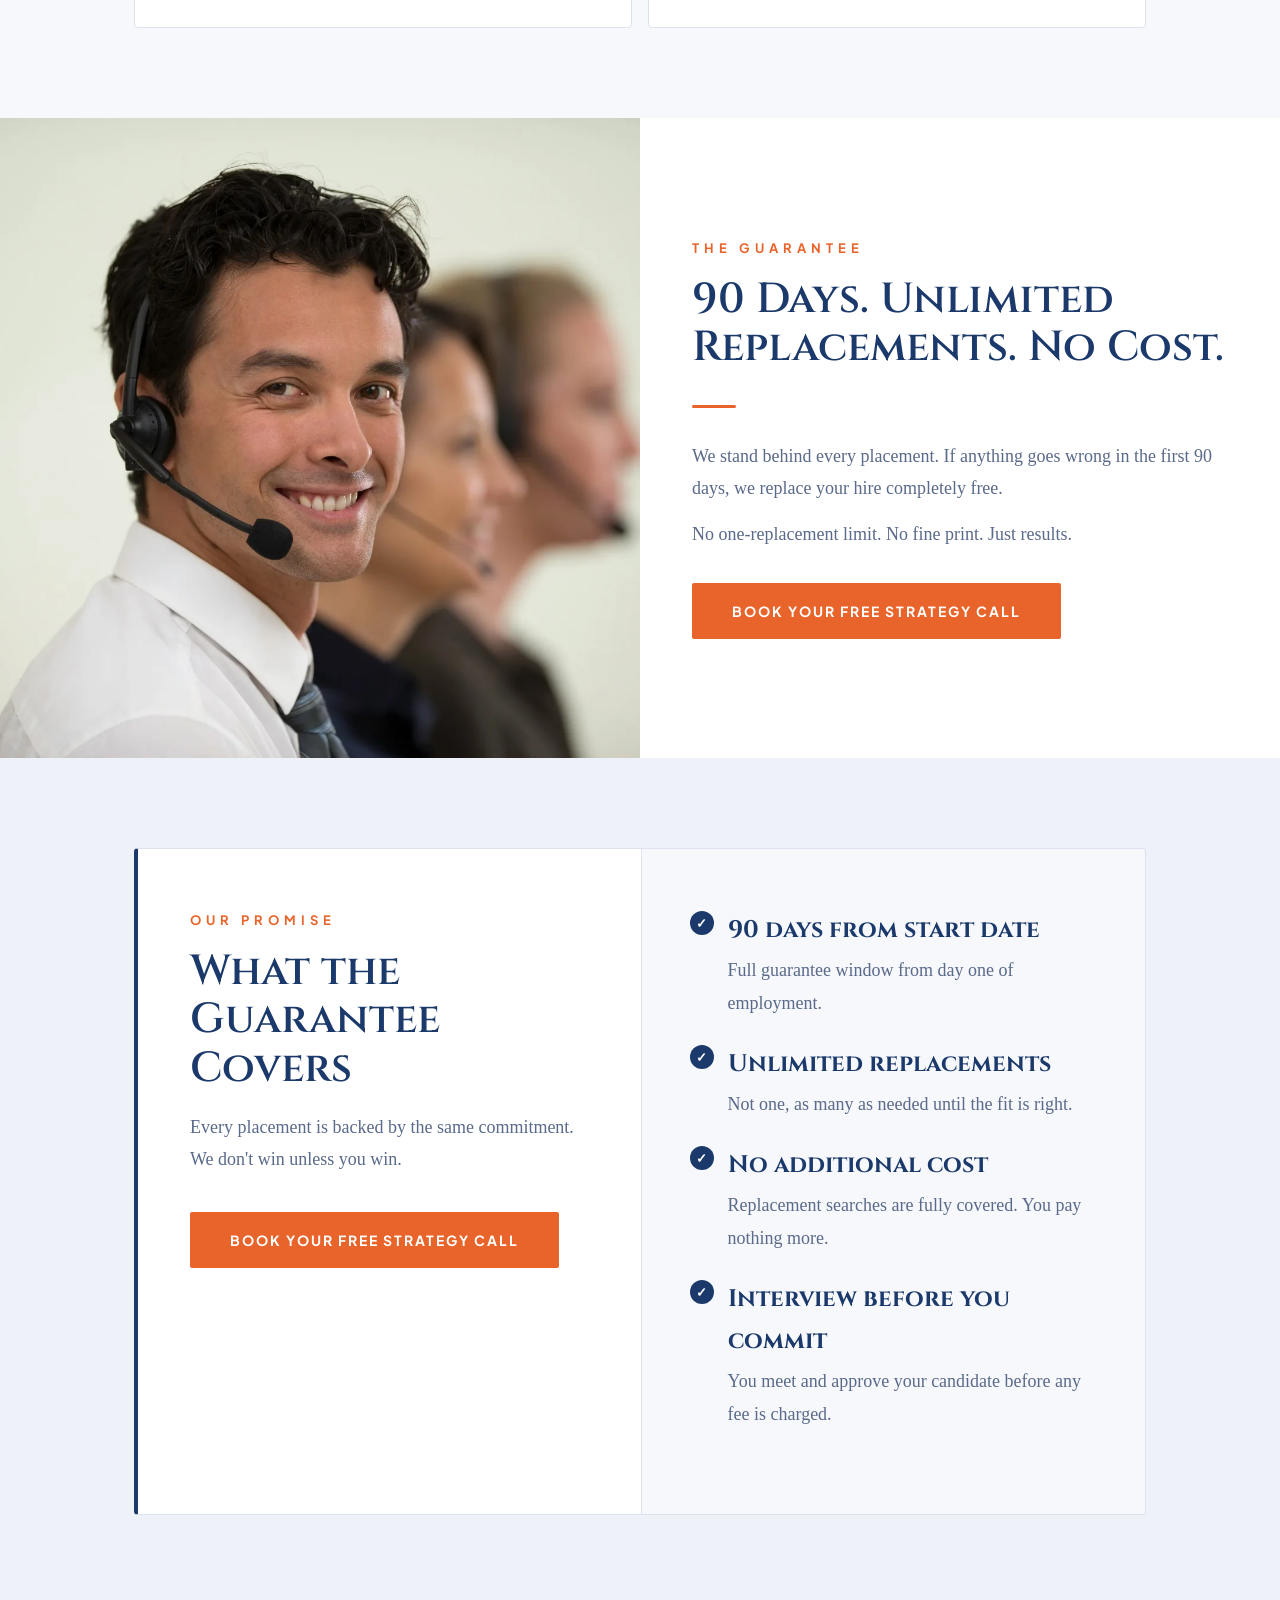
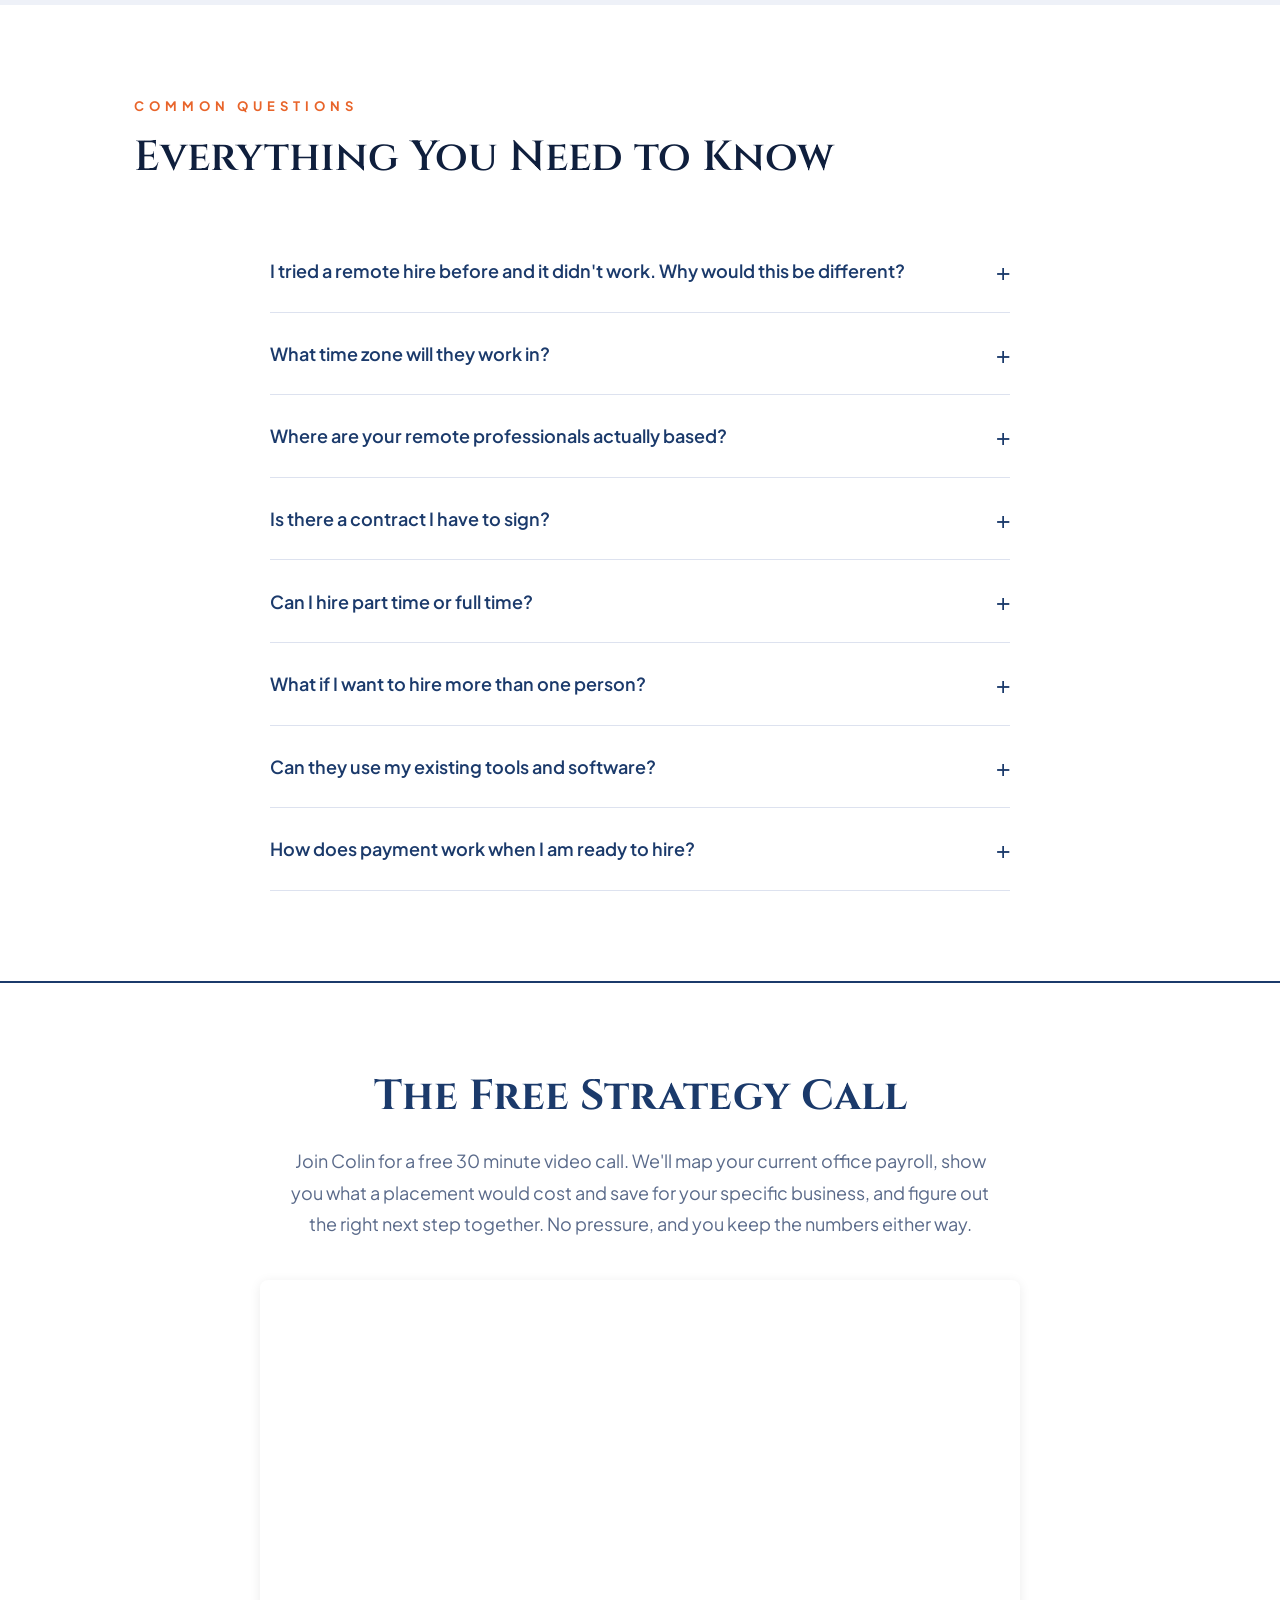
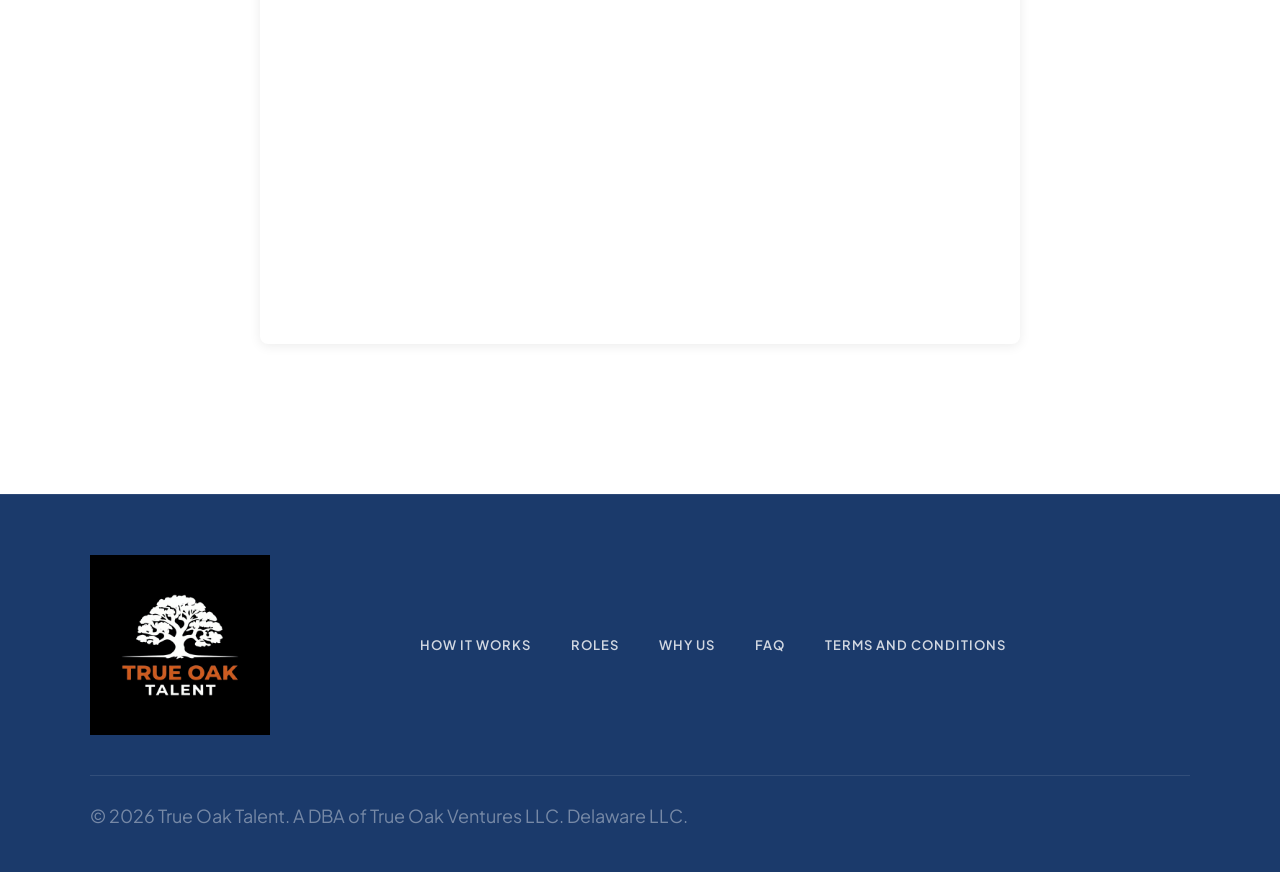
==== commit 08903f88: "Website Typeform plus rule fixes Website Typeform DejVSt8G inline on index, booking and contact-form" ====
--- a/index.html
+++ b/index.html
@@ -54,7 +54,7 @@
       "@type": "Organization",
       "name": "True Oak Talent"
     },
-    "description": "Global talent placement service with 180-day guarantee",
+    "description": "Global talent placement service with a 90-day unlimited replacement guarantee",
     "areaServed": ["US"],
     "priceRange": "$$"
   }
@@ -71,7 +71,7 @@
         "name": "Why choose True Oak Talent?",
         "acceptedAnswer": {
           "@type": "Answer",
-          "text": "True Oak Talent provides vetted remote talent from Latin America, the Philippines, and South Africa with an interview-before-hiring guarantee and 180-day replacement guarantee."
+          "text": "True Oak Talent provides vetted remote talent from Latin America, the Philippines, and South Africa with an interview-before-hiring guarantee and a 90-day unlimited replacement guarantee."
         }
       },
       {
@@ -79,7 +79,7 @@
         "name": "What roles does True Oak Talent fill?",
         "acceptedAnswer": {
           "@type": "Answer",
-          "text": "We specialize in virtual assistants, customer service representatives, bookkeepers, and other remote business support roles."
+          "text": "We place remote support specialists, customer service representatives, operations and admin staff, bookkeepers, and other remote business support roles."
         }
       }
     ]
@@ -120,7 +120,7 @@
     <p class="hero-rate fade-up d2">Remote Professionals from $6 to $12 Per Hour</p>
     <p class="hero-sub fade-up d3">We source, vet, and place world-class English-fluent remote professionals with US business owners. Interview before you hire. You pay them directly. No middleman. No monthly fees.</p>
     <div class="hero-actions fade-up d4">
-      <a href="#contact-form" class="btn btn-primary">Book Your Free Payroll Savings Call</a>
+      <a href="#contact-form" class="btn btn-primary">Book Your Free Strategy Call</a>
       <a href="#how-it-works" class="btn btn-outline-white">See How It Works</a>
     </div>
   </div>
@@ -155,7 +155,7 @@
     <div class="accent-line reveal"></div>
     <p class="reveal">True Oak Talent is a global placement firm. We find, vet, and place the top 1% of remote professionals from Latin America, the Philippines, and South Africa.</p>
     <p class="reveal">Our founder has been hiring international talent for over 20 years across multiple businesses and speaks Spanish fluently. We know this market from the inside.</p>
-    <div style="margin-top:32px;" class="reveal"><a href="#contact-form" class="btn btn-primary">Book Your Payroll Savings Call</a></div>
+    <div style="margin-top:32px;" class="reveal"><a href="#contact-form" class="btn btn-primary">Book Your Free Strategy Call</a></div>
   </div>
 </div>
 
@@ -188,7 +188,7 @@
     <span class="section-label reveal">The Process</span>
     <h2 class="reveal">First Candidates in 7-14 Days</h2>
     <div class="steps-grid">
-      <div class="step reveal"><div class="step-circle">📞</div><h4>The Payroll Savings Call</h4><p>Free 30 minutes. We map your current office payroll, identify the role to fill first, and show you what the savings look like for your business.</p></div>
+      <div class="step reveal"><div class="step-circle">📞</div><h4>The Free Strategy Call</h4><p>Free 30 minutes. We map your current office payroll, identify the role to fill first, and show you what the savings look like for your business.</p></div>
       <div class="step reveal"><div class="step-circle">🔍</div><h4>We Source and Vet</h4><p>Hundreds of applicants filtered through English proficiency checks, live recruiter interviews, and background and reference verification.</p></div>
       <div class="step reveal"><div class="step-circle">📋</div><h4>You Receive a Shortlist of Three</h4><p>Recorded video interview, resume, recruiter notes, and full assessment results for each finalist. No resume dumps.</p></div>
       <div class="step reveal"><div class="step-circle">🤝</div><h4>We Sit In On Your Interviews</h4><p>We join the calls and help you decide. If none of them are right, we go back to work at no cost to you.</p></div>
@@ -205,7 +205,7 @@
     <div class="accent-line reveal"></div>
     <p class="reveal">Highly qualified professionals across Latin America, the Philippines, and South Africa are ready to work US hours for your business right now.</p>
     <p class="reveal">College-educated. Experienced. Vetted. Loyal to you, not to a middleman agency.</p>
-    <div style="margin-top:32px;" class="reveal"><a href="#contact-form" class="btn btn-primary">Book Your Payroll Savings Call</a></div>
+    <div style="margin-top:32px;" class="reveal"><a href="#contact-form" class="btn btn-primary">Book Your Free Strategy Call</a></div>
   </div>
   <div class="split-photo"><img src="images/photo-headset.webp" alt="Professional with headset" loading="lazy"></div>
 </div>
@@ -238,7 +238,7 @@
 
     <div class="testimonial-wrap reveal">
       <div class="video-frame">
-        <iframe src="https://www.youtube.com/embed/1CiVV4dtcCA" title="Dr. Alap Shah testimonial for True Oak Talent" allow="accelerometer; autoplay; clipboard-write; encrypted-media; gyroscope; picture-in-picture; web-share" allowfullscreen loading="lazy"></iframe>
+        <iframe src="https://www.youtube.com/embed/1CiVV4dtcCA" title="Dr. Alap Shah testimonial for True Oak Talent" allow="accelerometer; autoplay; clipboard-write; encrypted-media; gyroscope; picture-in-picture; web-share" referrerpolicy="strict-origin-when-cross-origin" allowfullscreen loading="lazy"></iframe>
       </div>
       <div class="testimonial-quote">
         <p class="quote-text">"True Oak Talent moved quickly, understood exactly what I needed, and found an outstanding candidate with medical experience and excellent communication skills. They saved me countless hours and made the entire process seamless. I highly recommend True Oak Talent and look forward to working with them again as my practice grows."</p>
@@ -297,7 +297,7 @@
     <div class="accent-line reveal"></div>
     <p class="reveal">We stand behind every placement. If anything goes wrong in the first 90 days, we replace your hire completely free.</p>
     <p class="reveal">No one-replacement limit. No fine print. Just results.</p>
-    <div style="margin-top:32px;" class="reveal"><a href="#contact-form" class="btn btn-primary">Book Your Payroll Savings Call</a></div>
+    <div style="margin-top:32px;" class="reveal"><a href="#contact-form" class="btn btn-primary">Book Your Free Strategy Call</a></div>
   </div>
 </div>
 
@@ -309,7 +309,7 @@
         <span class="section-label">Our Promise</span>
         <h2>What the Guarantee Covers</h2>
         <p>Every placement is backed by the same commitment. We don't win unless you win.</p>
-        <a href="#contact-form" class="btn btn-primary">Book Your Payroll Savings Call</a>
+        <a href="#contact-form" class="btn btn-primary">Book Your Free Strategy Call</a>
       </div>
       <div class="guarantee-right">
         <div class="g-item"><div class="g-check">✓</div><div><h4>90 days from start date</h4><p>Full guarantee window from day one of employment.</p></div></div>
@@ -330,9 +330,8 @@
             <div class="faq-item"><button class="faq-q">I tried a remote hire before and it didn't work. Why would this be different? <span class="faq-q-icon">+</span></button><div class="faq-a">Most remote hires fail from weak vetting and no accountability, not from the country they're in. We do multi-stage screening, including English proficiency checks, live recruiter interviews, and background and reference verification. If it still doesn't work, we replace them free within 90 days.</div></div>
 <div class="faq-item"><button class="faq-q">What time zone will they work in? <span class="faq-q-icon">+</span></button><div class="faq-a">All candidates work US business hours across all time zones. Whether you're EST, CST, MST, or PST, we match your schedule from day one.</div></div>
 <div class="faq-item"><button class="faq-q">Where are your remote professionals actually based? <span class="faq-q-icon">+</span></button><div class="faq-a">Most of our placements for phone-facing roles come from Latin America. The time zones line up with your work day, and in a lot of markets a bilingual professional on the phone wins business your office currently can't serve. We also source from the Philippines and South Africa depending on the role.</div></div>
-      <div class="faq-item"><button class="faq-q">What time zone will they work in? <span class="faq-q-icon">+</span></button><div class="faq-a">All candidates work US business hours across all time zones. Whether you're EST, CST, MST, or PST, we match your schedule from day one.</div></div>
       <div class="faq-item"><button class="faq-q">Is there a contract I have to sign? <span class="faq-q-icon">+</span></button><div class="faq-a">Yes, a simple straightforward service agreement covering the placement fee, guarantee terms, and non-circumvention. No long-term commitments.</div></div>
-      <div class="faq-item"><button class="faq-q">Can I hire part time or full time? <span class="faq-q-icon">+</span></button><div class="faq-a">Both. We place candidates in part time and full time roles depending on your needs and budget. We will discuss the right structure on your Payroll Savings Call.</div></div>
+      <div class="faq-item"><button class="faq-q">Can I hire part time or full time? <span class="faq-q-icon">+</span></button><div class="faq-a">Both. We place candidates in part time and full time roles depending on your needs and budget. We will discuss the right structure on your Free Strategy Call.</div></div>
       <div class="faq-item"><button class="faq-q">What if I want to hire more than one person? <span class="faq-q-icon">+</span></button><div class="faq-a">Many of our clients hire multiple people over time. We also offer a loyalty discount on your second and subsequent hires. Ask us about it on your call.</div></div>
       <div class="faq-item"><button class="faq-q">Can they use my existing tools and software? <span class="faq-q-icon">+</span></button><div class="faq-a">Yes. Our candidates are experienced with HubSpot, ServiceTitan, Jobber, Clio, Google Workspace, Slack, Zoom, and more. We match candidates to your specific tech stack.</div></div>
       <div class="faq-item"><button class="faq-q">How does payment work when I am ready to hire? <span class="faq-q-icon">+</span></button><div class="faq-a">A refundable deposit kicks off your search and is credited toward the final fee. The balance is due when you select your candidate. You pay the candidate directly each month via Wise, PayPal, or your preferred method.</div></div>
@@ -343,14 +342,14 @@
 <section id="contact-form" class="form-section" style="background: var(--white); padding: 90px 44px;">
   <div class="container" style="max-width: 1100px; margin: 0 auto;">
     <div style="text-align: center; margin-bottom: 40px;">
-      <h2 style="font-family: 'Cinzel', serif; font-weight: 700; color: #1B3A6B; margin-bottom: 24px; font-size: clamp(24px, 4vw, 42px);">The Payroll Savings Call</h2>
+      <h2 style="font-family: 'Cinzel', serif; font-weight: 700; color: #1B3A6B; margin-bottom: 24px; font-size: clamp(24px, 4vw, 42px);">The Free Strategy Call</h2>
       <p style="font-family: 'Plus Jakarta Sans', sans-serif; color: var(--gray); font-size: clamp(14px, 1.8vw, 18px); max-width: 700px; margin: 0 auto; line-height: 1.75;">Join Colin for a free 30 minute video call. We'll map your current office payroll, show you what a placement would cost and save for your specific business, and figure out the right next step together. No pressure, and you keep the numbers either way.</p>
     </div>
     <div style="max-width: 760px; margin: 0 auto; background: var(--white); border-radius: 8px; padding: 32px 24px; box-shadow: 0 2px 12px rgba(0,0,0,0.08);">
-      <!-- FUNNEL FORM: Typeform xo47GbhL (same form as go.trueoaktalent.com/direct). It hands off to scheduling at its end.
+      <!-- FUNNEL FORM: Typeform DejVSt8G (same form as go.trueoaktalent.com/direct). It hands off to scheduling at its end.
            BORIS: confirm the end-of-form redirect (Calendly / GHL) and the pipeline in the handoff doc. Fallback: the GHL calendar iframe is kept below, hidden. -->
       <div id="booking-calendar" style="width: 100%;">
-        <div data-tf-live="xo47GbhL" data-tf-hidden="fbp=,fbc=,event_id=" data-tf-transitive-search-params data-tf-redirect-target="_top" style="width:100%;height:600px;"></div>
+        <div data-tf-widget="DejVSt8G" data-tf-inline-on-mobile data-tf-opacity="100" data-tf-hidden="fbp=,fbc=,event_id=" data-tf-transitive-search-params data-tf-redirect-target="_top" style="width:100%;height:600px;"></div>
         <script async src="https://embed.typeform.com/next/embed.js"></script>
         <noscript><iframe src="https://api.leadconnectorhq.com/widget/booking/NKIg7LXyZ149CfSM5J7n" style="width: 100%;border:none;overflow: hidden;" scrolling="no" id="NKIg7LXyZ149CfSM5J7n_1779064890360"></iframe></noscript>
       </div>
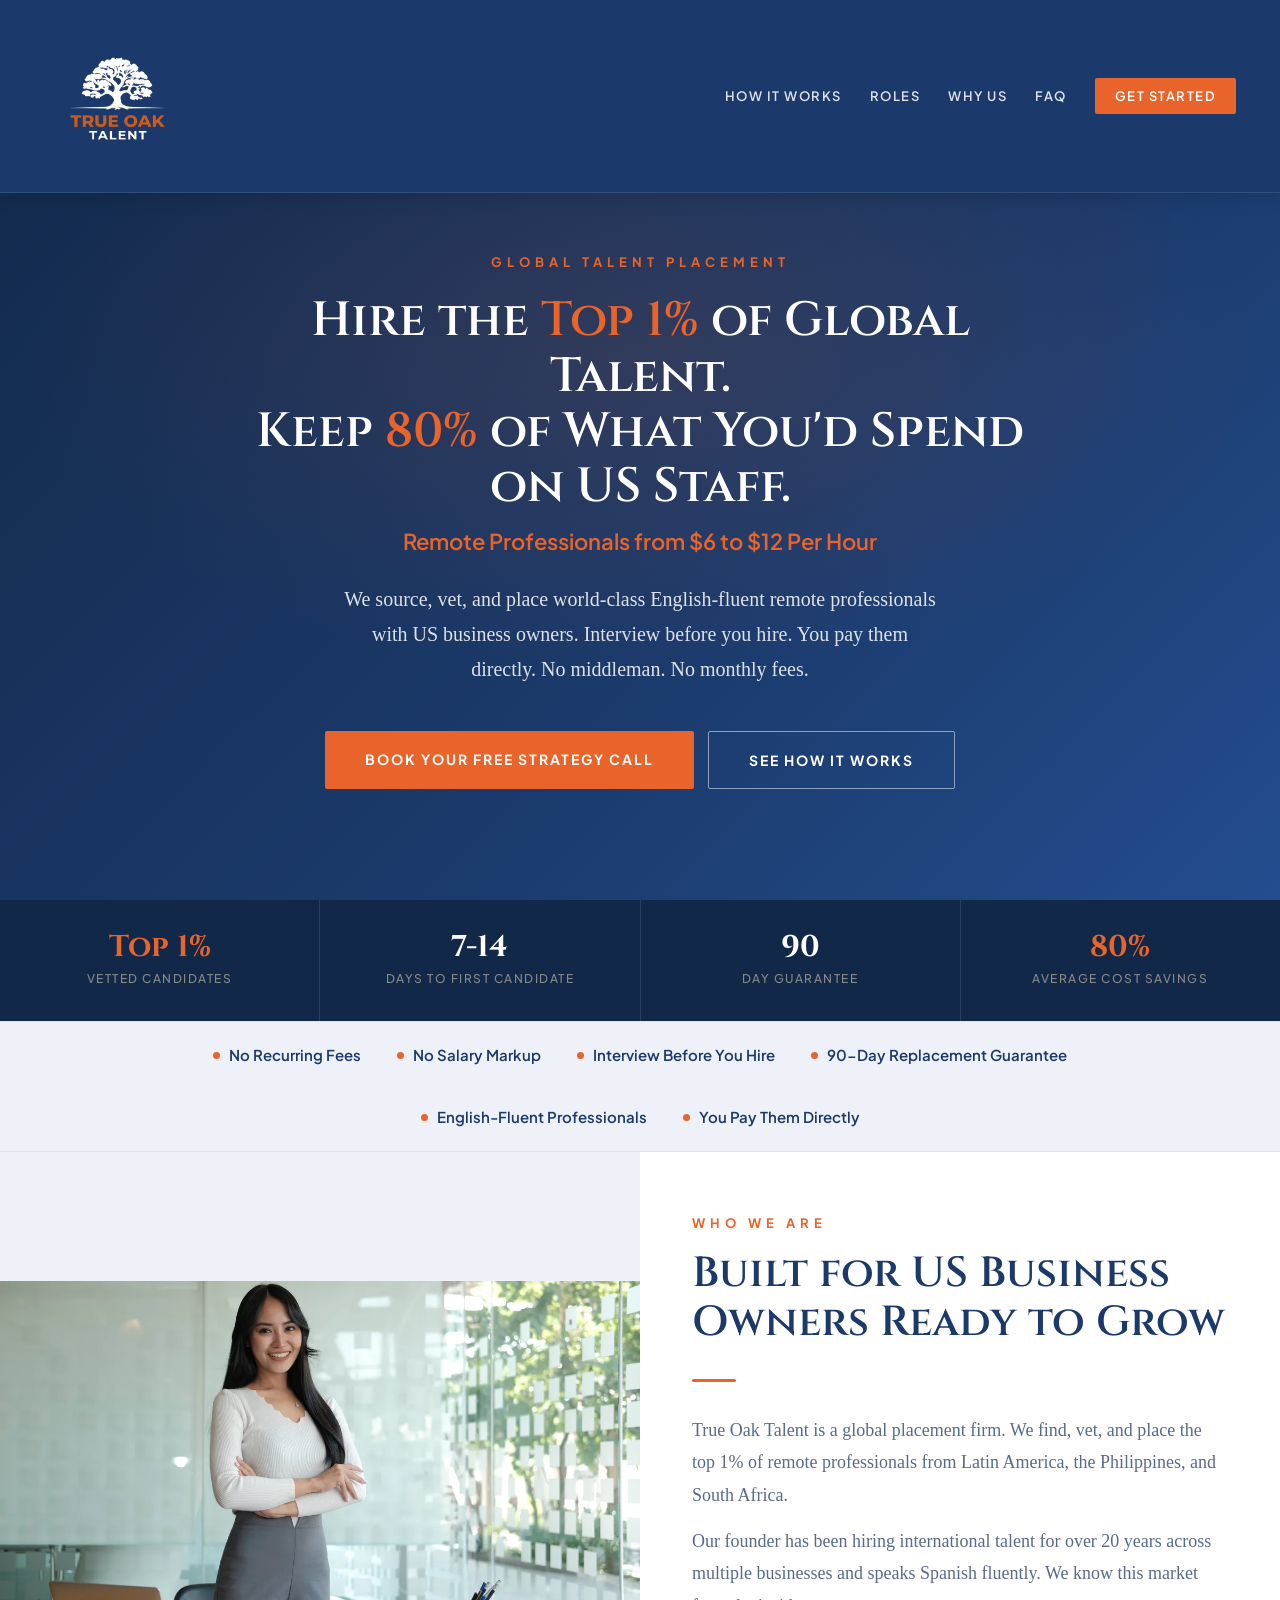
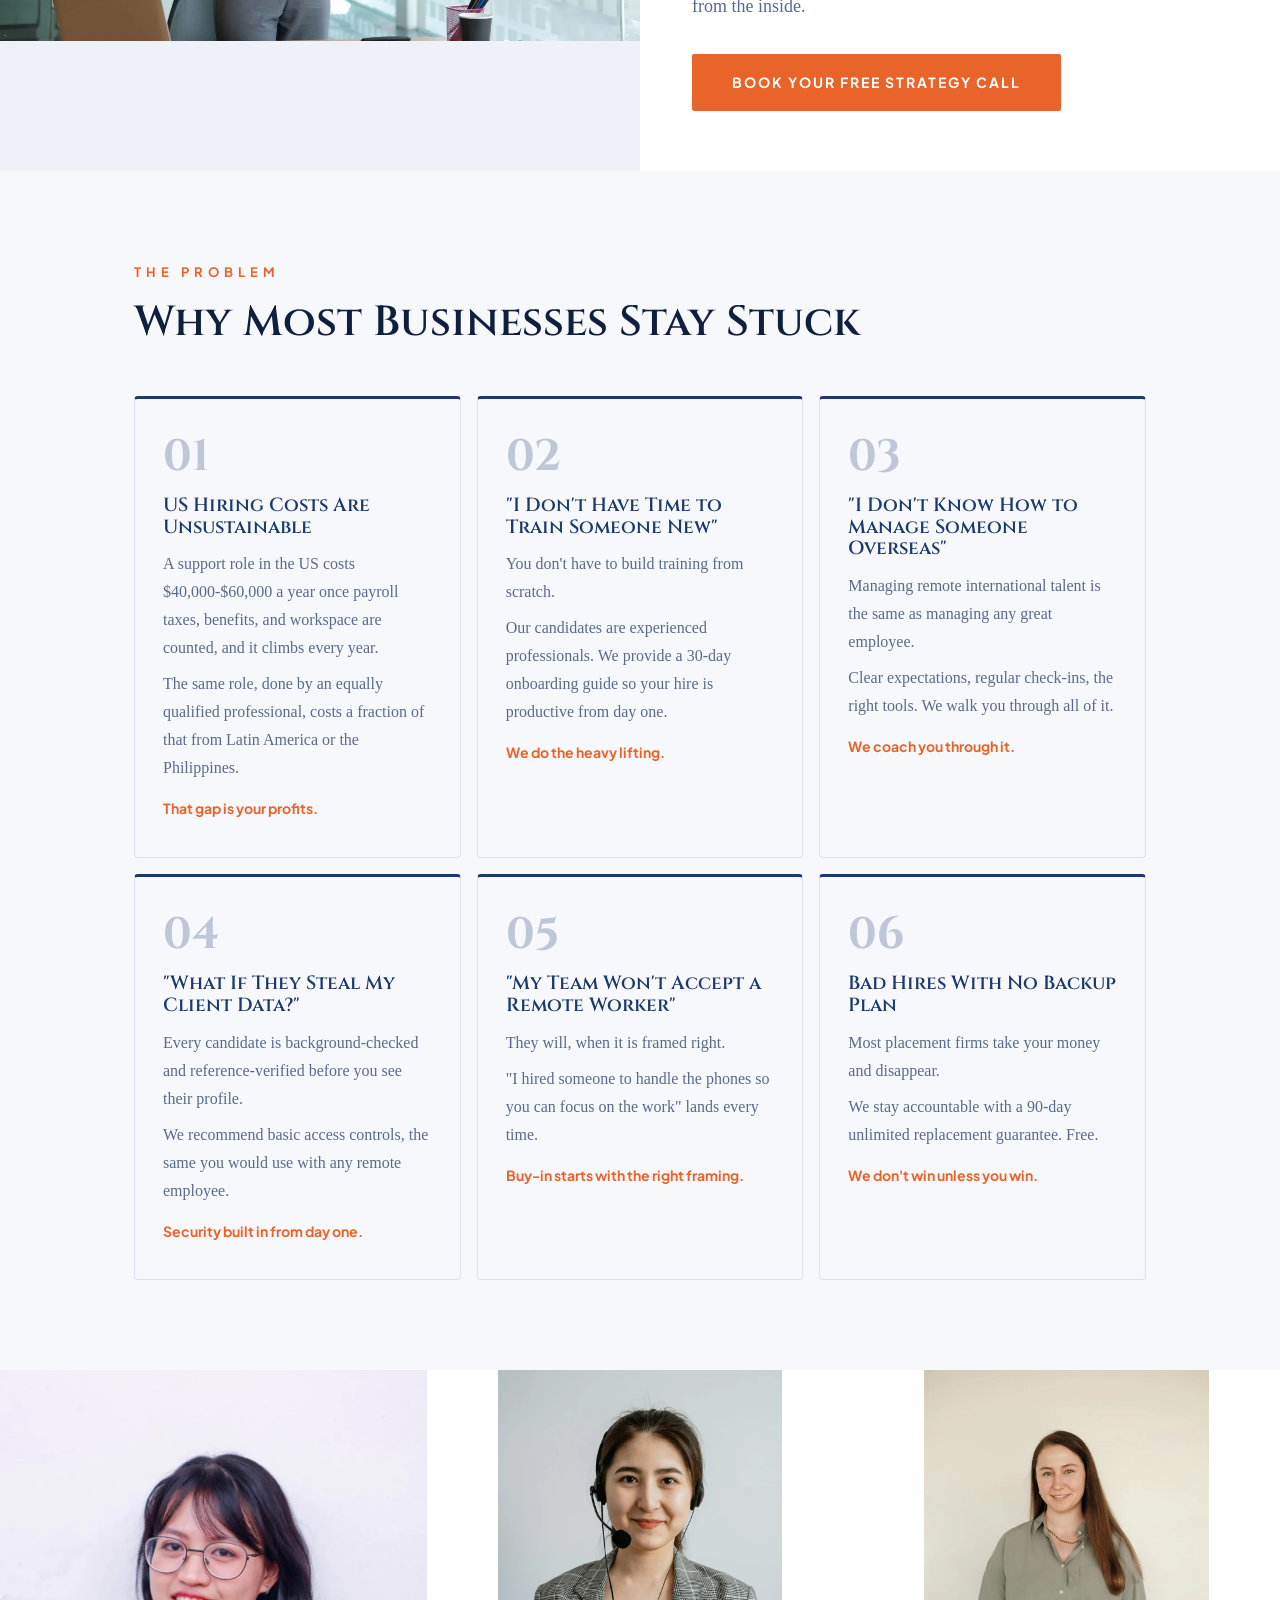
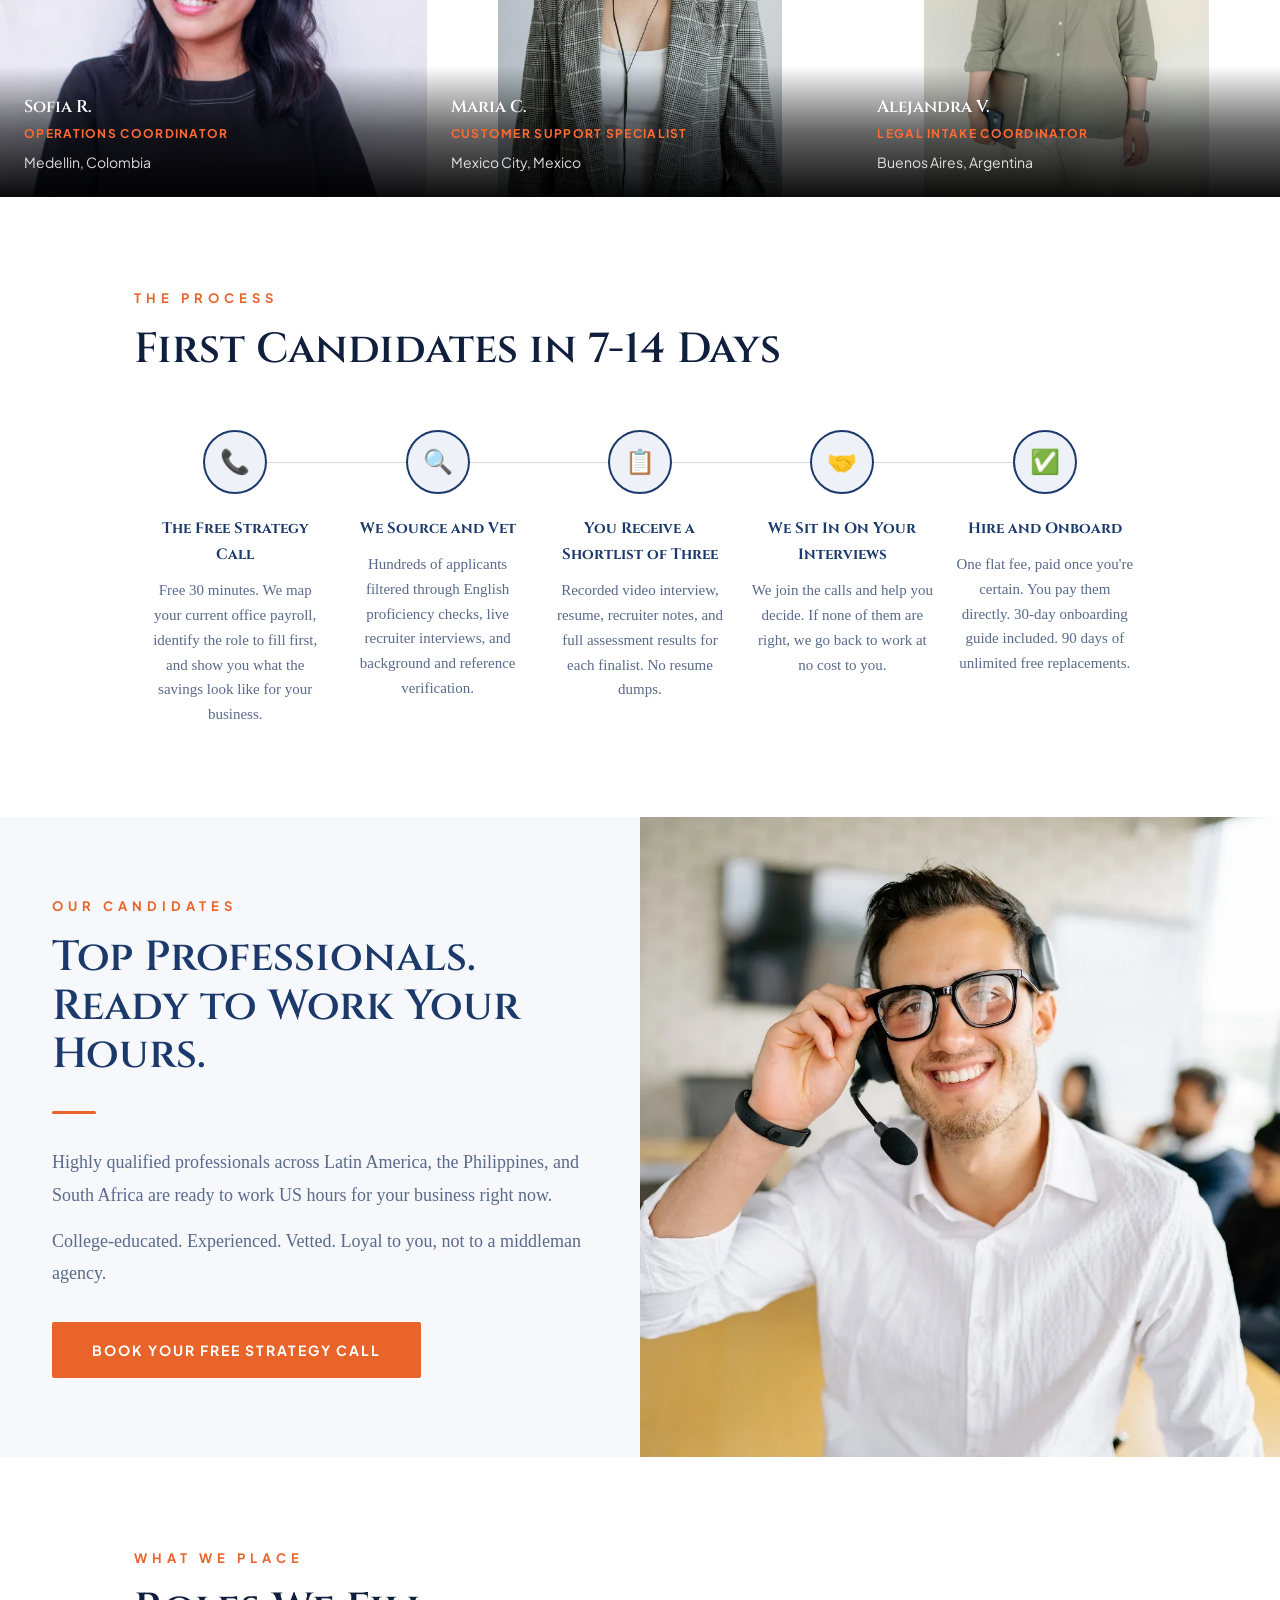
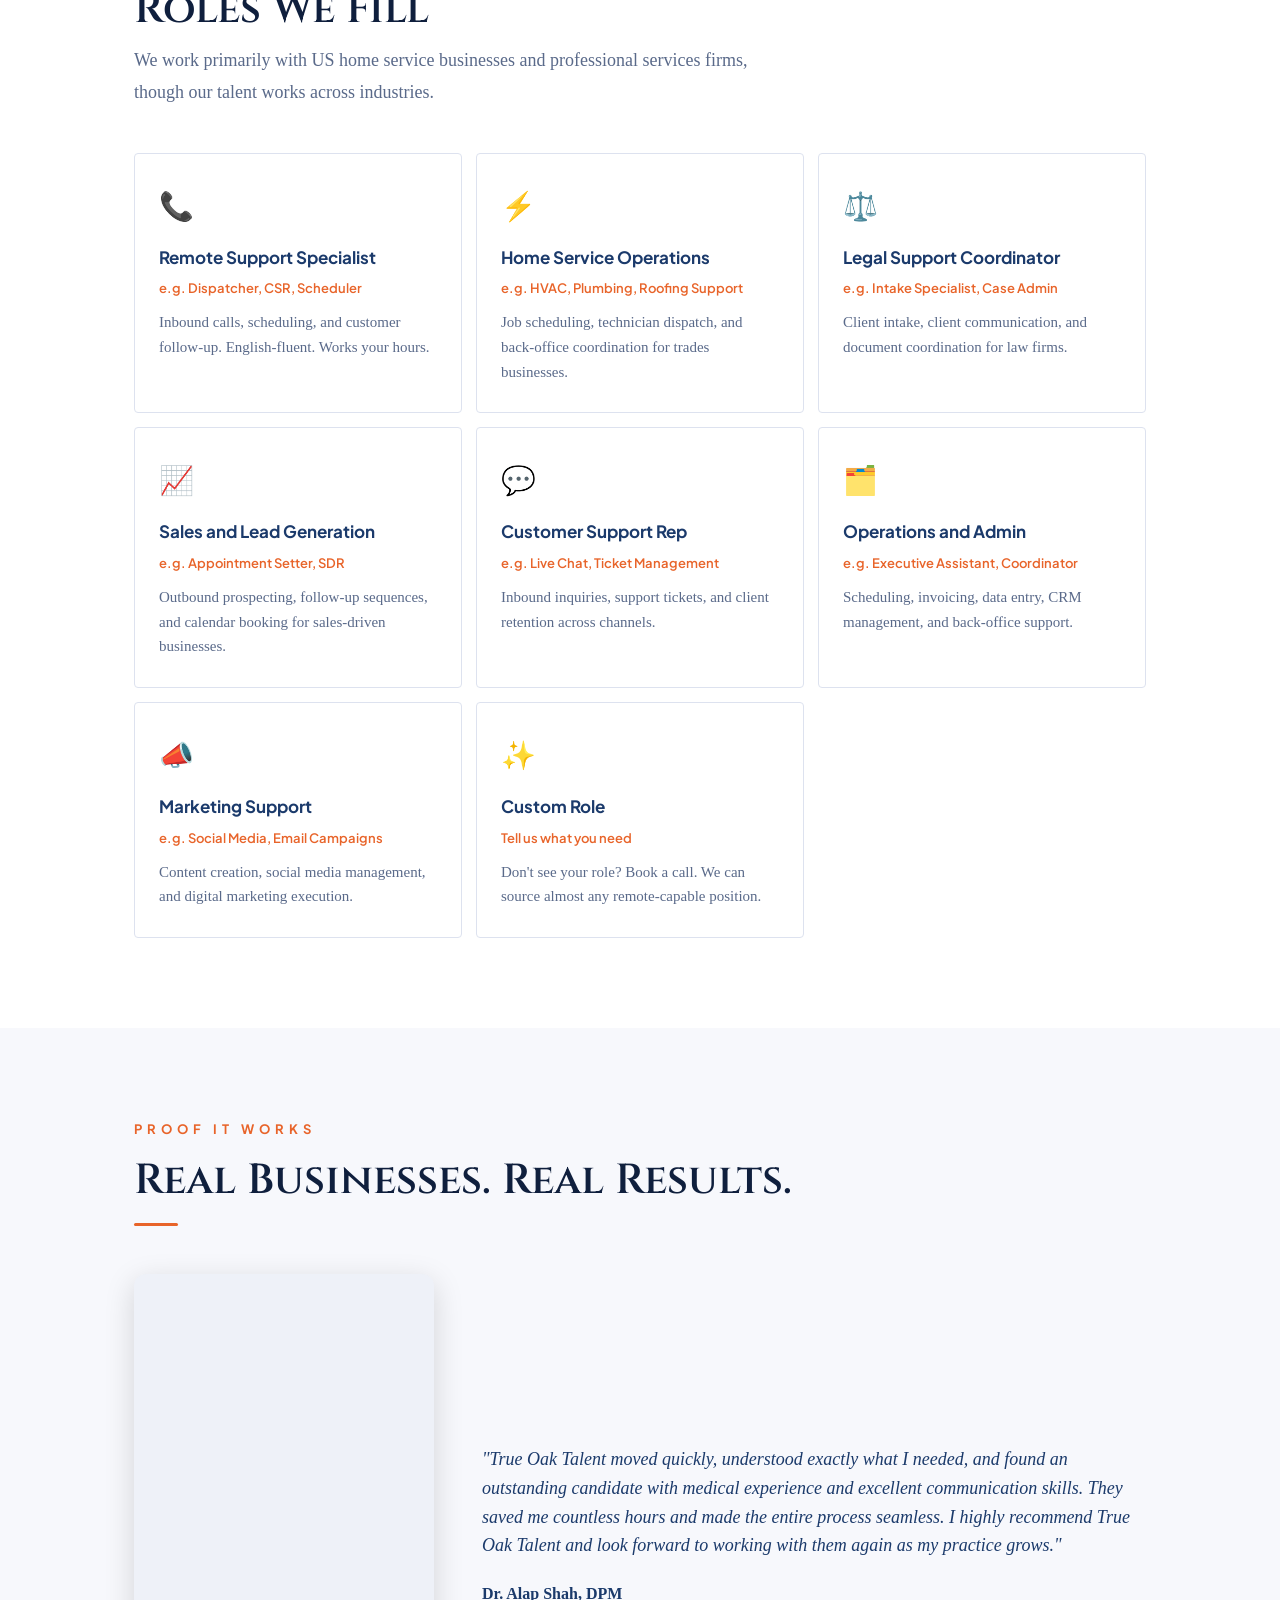
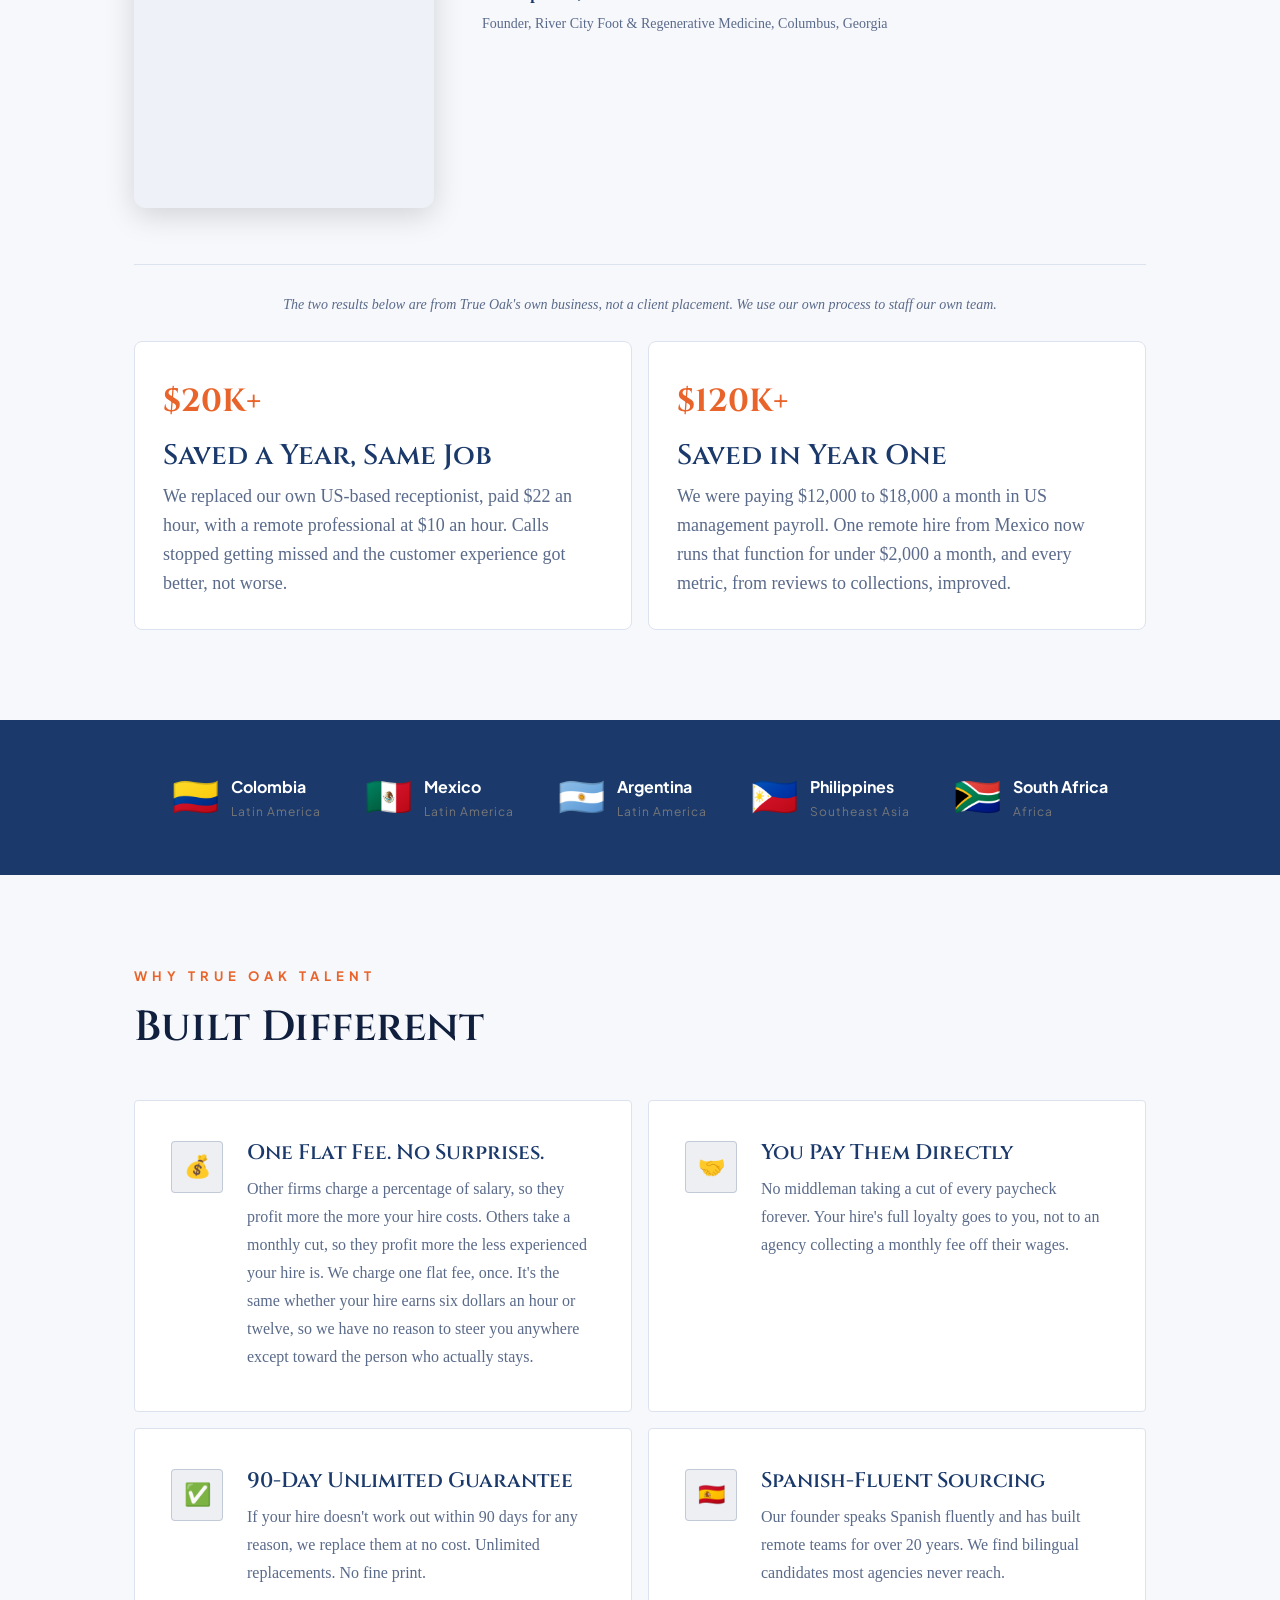
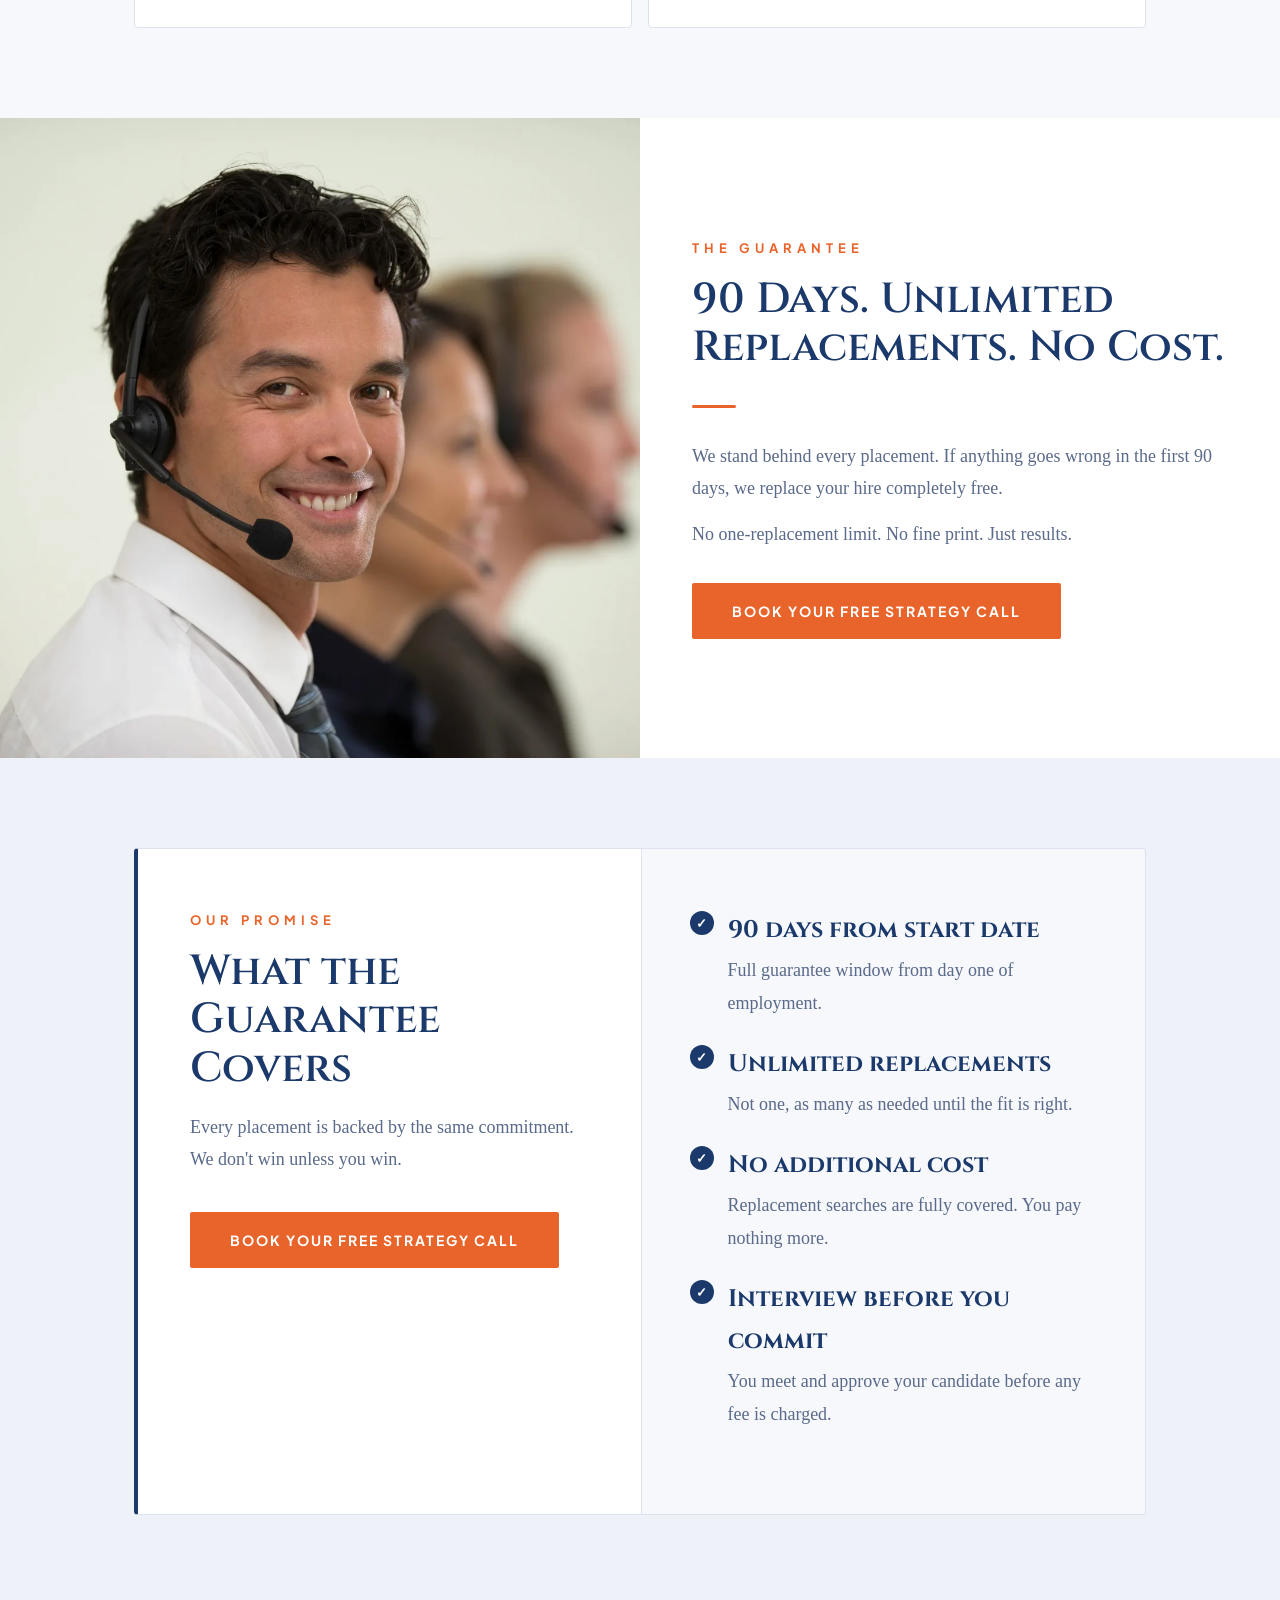
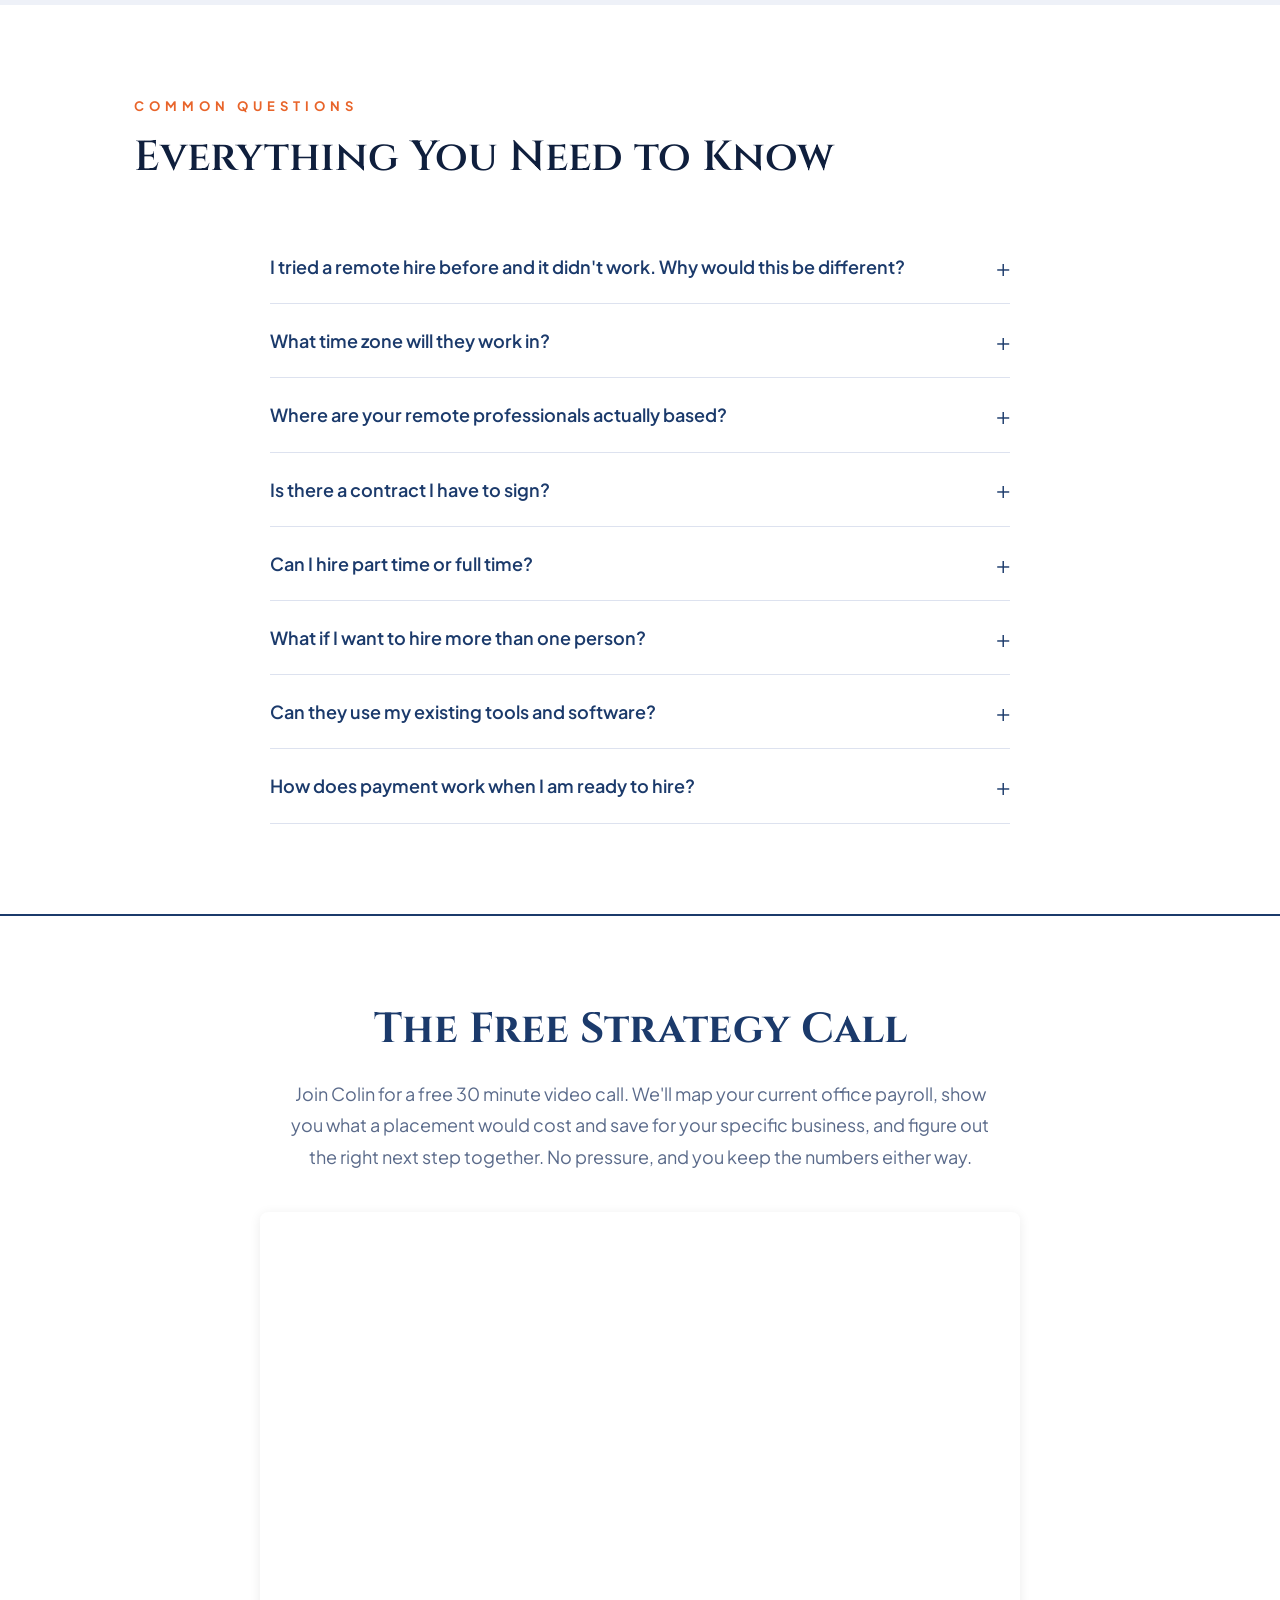
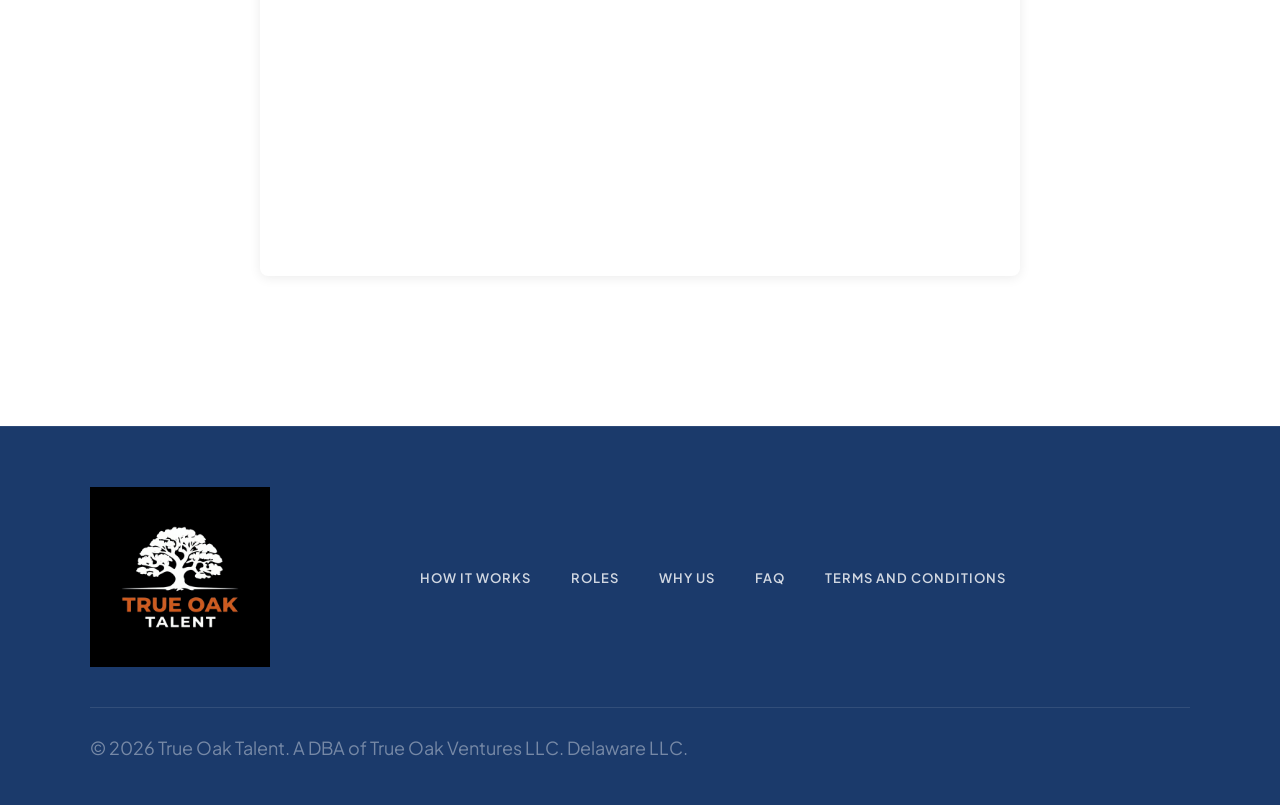
==== commit ebfbffb9: "Update index.html" ====
--- a/index.html
+++ b/index.html
@@ -71,7 +71,7 @@
         "name": "Why choose True Oak Talent?",
         "acceptedAnswer": {
           "@type": "Answer",
-          "text": "True Oak Talent provides vetted remote talent from Latin America, the Philippines, and South Africa with an interview-before-hiring guarantee and a 90-day unlimited replacement guarantee."
+          "text": "True Oak Talent provides vetted remote talent from Latin America, the Philippines, and South Africa with an interview-before-hiring guarantee and 180-day replacement guarantee."
         }
       },
       {
@@ -79,7 +79,7 @@
         "name": "What roles does True Oak Talent fill?",
         "acceptedAnswer": {
           "@type": "Answer",
-          "text": "We place remote support specialists, customer service representatives, operations and admin staff, bookkeepers, and other remote business support roles."
+          "text": "We specialize in virtual assistants, customer service representatives, bookkeepers, and other remote business support roles."
         }
       }
     ]
@@ -238,7 +238,7 @@
 
     <div class="testimonial-wrap reveal">
       <div class="video-frame">
-        <iframe src="https://www.youtube.com/embed/1CiVV4dtcCA" title="Dr. Alap Shah testimonial for True Oak Talent" allow="accelerometer; autoplay; clipboard-write; encrypted-media; gyroscope; picture-in-picture; web-share" referrerpolicy="strict-origin-when-cross-origin" allowfullscreen loading="lazy"></iframe>
+        <iframe src="https://www.youtube.com/embed/1CiVV4dtcCA" title="Dr. Alap Shah testimonial for True Oak Talent" allow="accelerometer; autoplay; clipboard-write; encrypted-media; gyroscope; picture-in-picture; web-share" allowfullscreen loading="lazy"></iframe>
       </div>
       <div class="testimonial-quote">
         <p class="quote-text">"True Oak Talent moved quickly, understood exactly what I needed, and found an outstanding candidate with medical experience and excellent communication skills. They saved me countless hours and made the entire process seamless. I highly recommend True Oak Talent and look forward to working with them again as my practice grows."</p>
@@ -351,7 +351,6 @@
       <div id="booking-calendar" style="width: 100%;">
         <div data-tf-widget="DejVSt8G" data-tf-inline-on-mobile data-tf-opacity="100" data-tf-hidden="fbp=,fbc=,event_id=" data-tf-transitive-search-params data-tf-redirect-target="_top" style="width:100%;height:600px;"></div>
         <script async src="https://embed.typeform.com/next/embed.js"></script>
-        <noscript><iframe src="https://api.leadconnectorhq.com/widget/booking/NKIg7LXyZ149CfSM5J7n" style="width: 100%;border:none;overflow: hidden;" scrolling="no" id="NKIg7LXyZ149CfSM5J7n_1779064890360"></iframe></noscript>
       </div>
     </div>
   </div>
@@ -394,8 +393,11 @@
   data-widget-id="6a139bbeb47a945bd734c150">
 </script>
 
-<!-- GHL Form Embed Script - Deferred -->
-<script defer src="https://link.msgsndr.com/js/form_embed.js"></script>
+<!-- Lead Connector Chat Widget - Deferred -->
+<script defer src="https://widgets.leadconnectorhq.com/loader.js" 
+  data-resources-url="https://widgets.leadconnectorhq.com/chat-widget/loader.js" 
+  data-widget-id="6a139bbeb47a945bd734c150">
+</script>
 
 </body>
 </html>
--- a/css/styles.css
+++ b/css/styles.css
@@ -426,17 +426,22 @@
 
 @media (max-width: 1365px) and (min-width: 769px) {
   html { scroll-padding-top: 170px; }
-  section[id], div[id] { scroll-margin-top: 170px; }
+  section[id], div[id] { scroll-margin-top: 100px; }
 }
 
 @media (max-width: 768px) {
-  html { scroll-padding-top: 170px; }
-  section[id], div[id] { scroll-margin-top: 170px; }
+  html { scroll-padding-top: 130px; }
+  section[id], div[id] { scroll-margin-top: 130px; }
 }
 
 @media (max-width: 480px) {
-  html { scroll-padding-top: 170px; }
-  section[id], div[id] { scroll-margin-top: 170px; }
+  html { scroll-padding-top: 120px; }
+  section[id], div[id] { scroll-margin-top: 120px; }
+}
+.faq-item.open .faq-a {
+  max-height: 600px;
+  padding-top: 12px;
+  padding-bottom: 24px;
 }
 
 @keyframes simpleFadeIn { from { opacity: 0; transform: translateY(20px); } to { opacity: 1; transform: translateY(0); } }
@@ -509,10 +514,14 @@
 .faq-a { 
   max-height: 0; 
   overflow: hidden; 
-  transition: max-height 0.3s ease;
+  transition: max-height 0.4s ease, padding 0.3s ease;
+  padding: 0;
+  display: block !important;
 }
 .faq-item.open .faq-a {
+  max-height: 600px;
   padding-top: 12px;
+  padding-bottom: 24px;
 }
 
 footer {
@@ -697,5 +706,7 @@
   .proof-grid { grid-template-columns: 1fr; }
 }
 
+
 /* Prevent sideways scroll on phones */
 html, body { overflow-x: hidden; }
+.faq-q-icon { display: none; }
